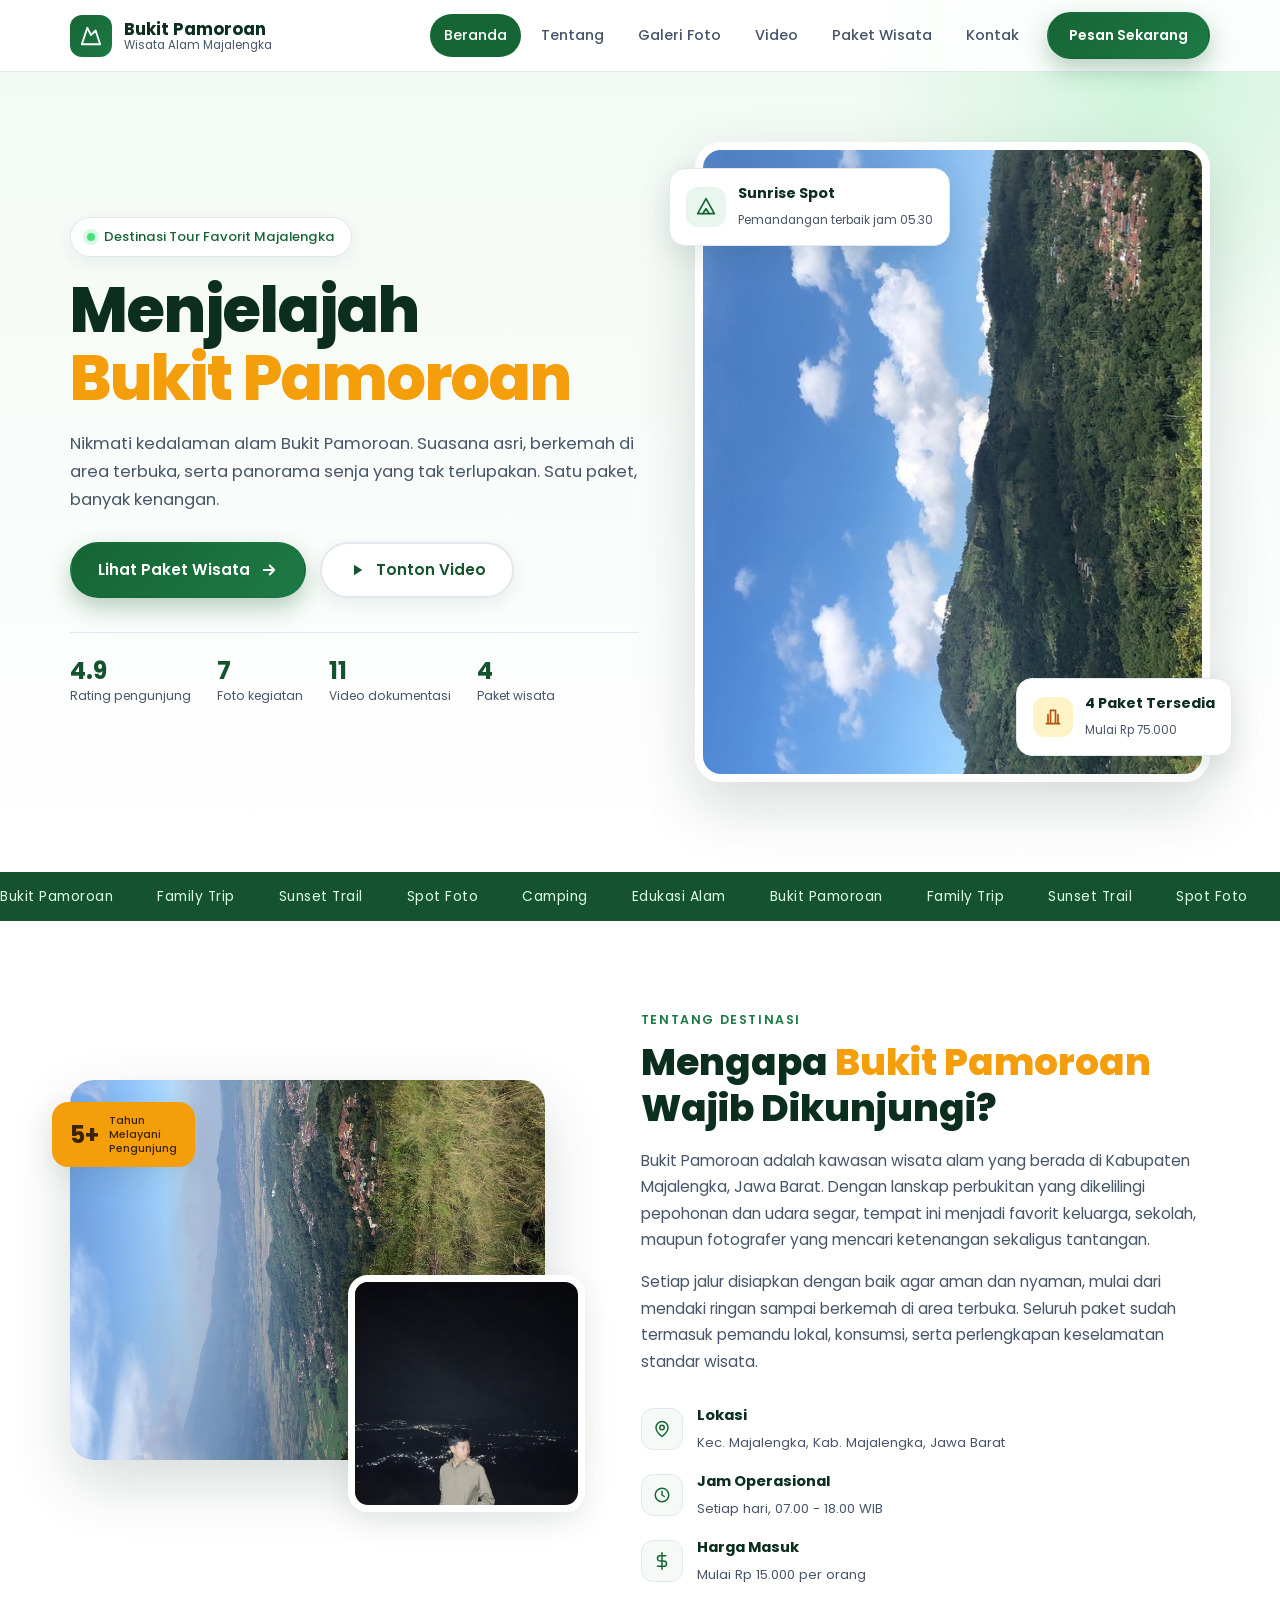
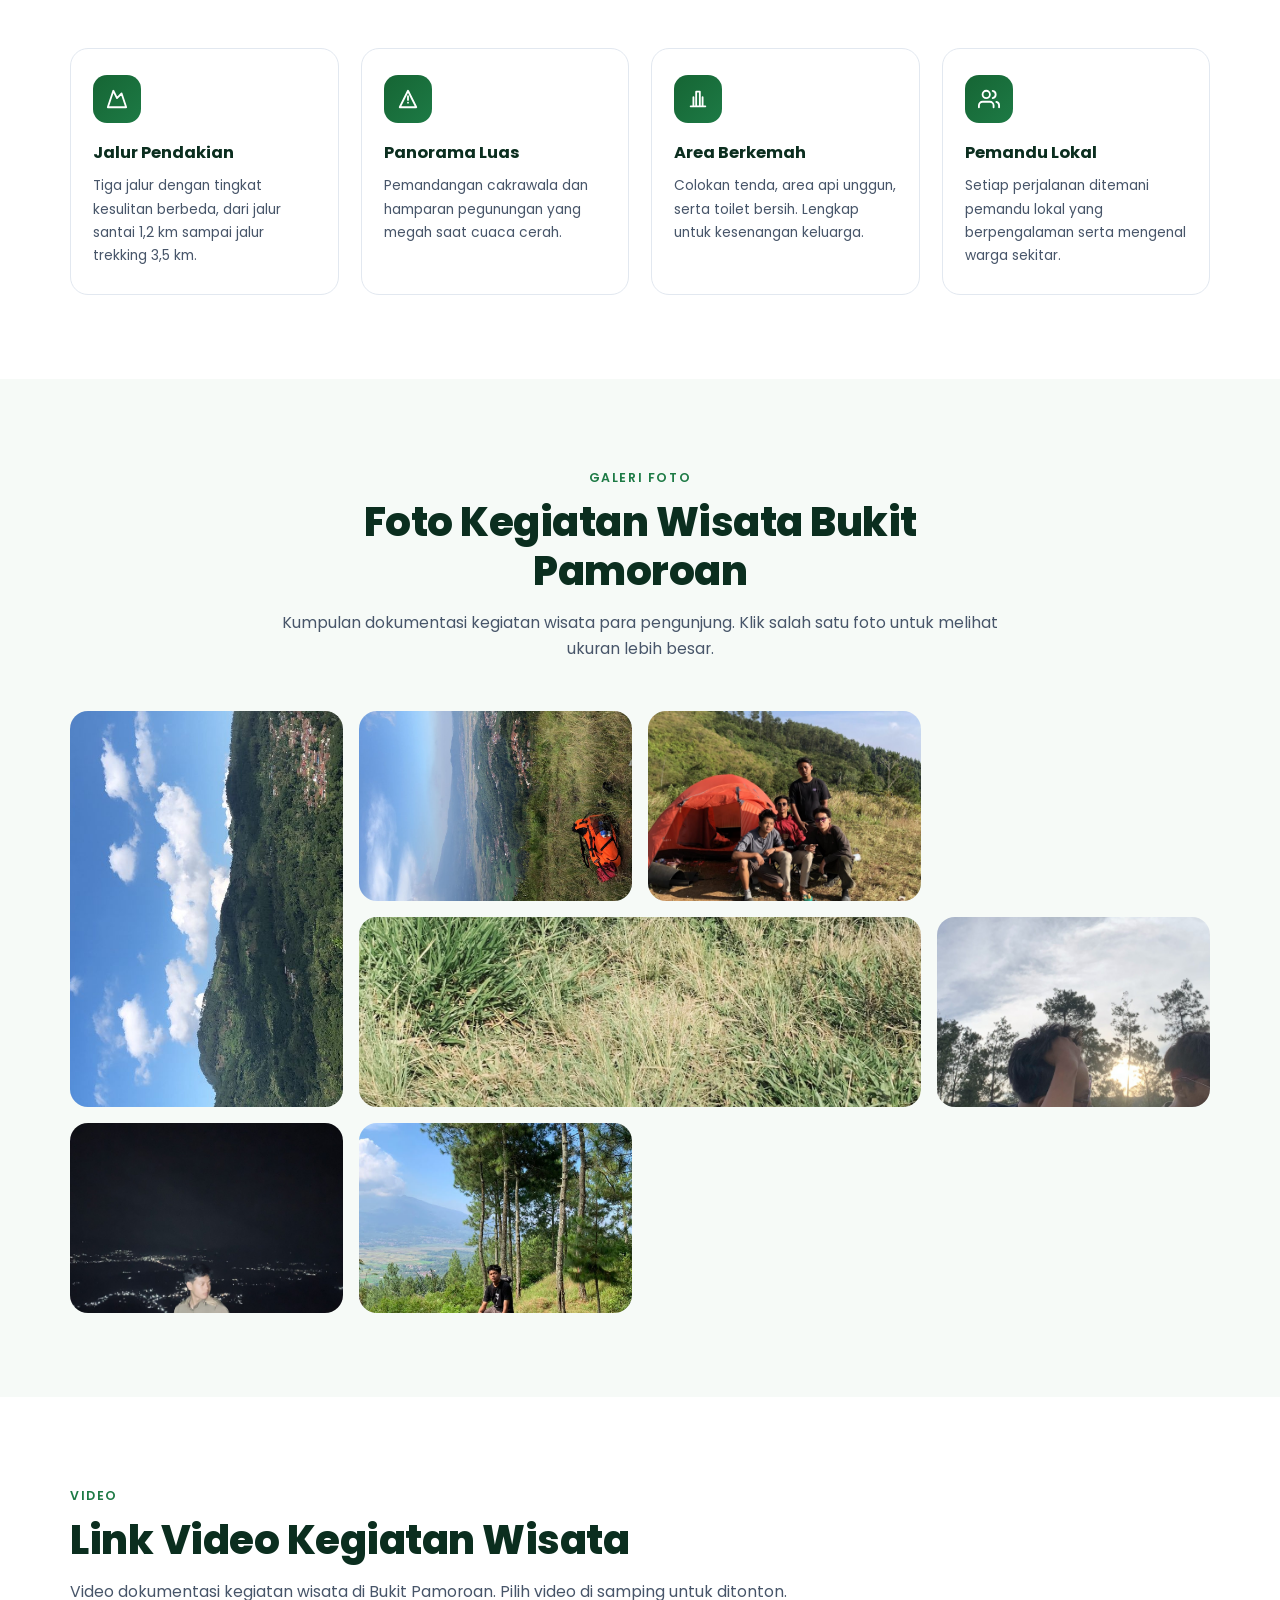
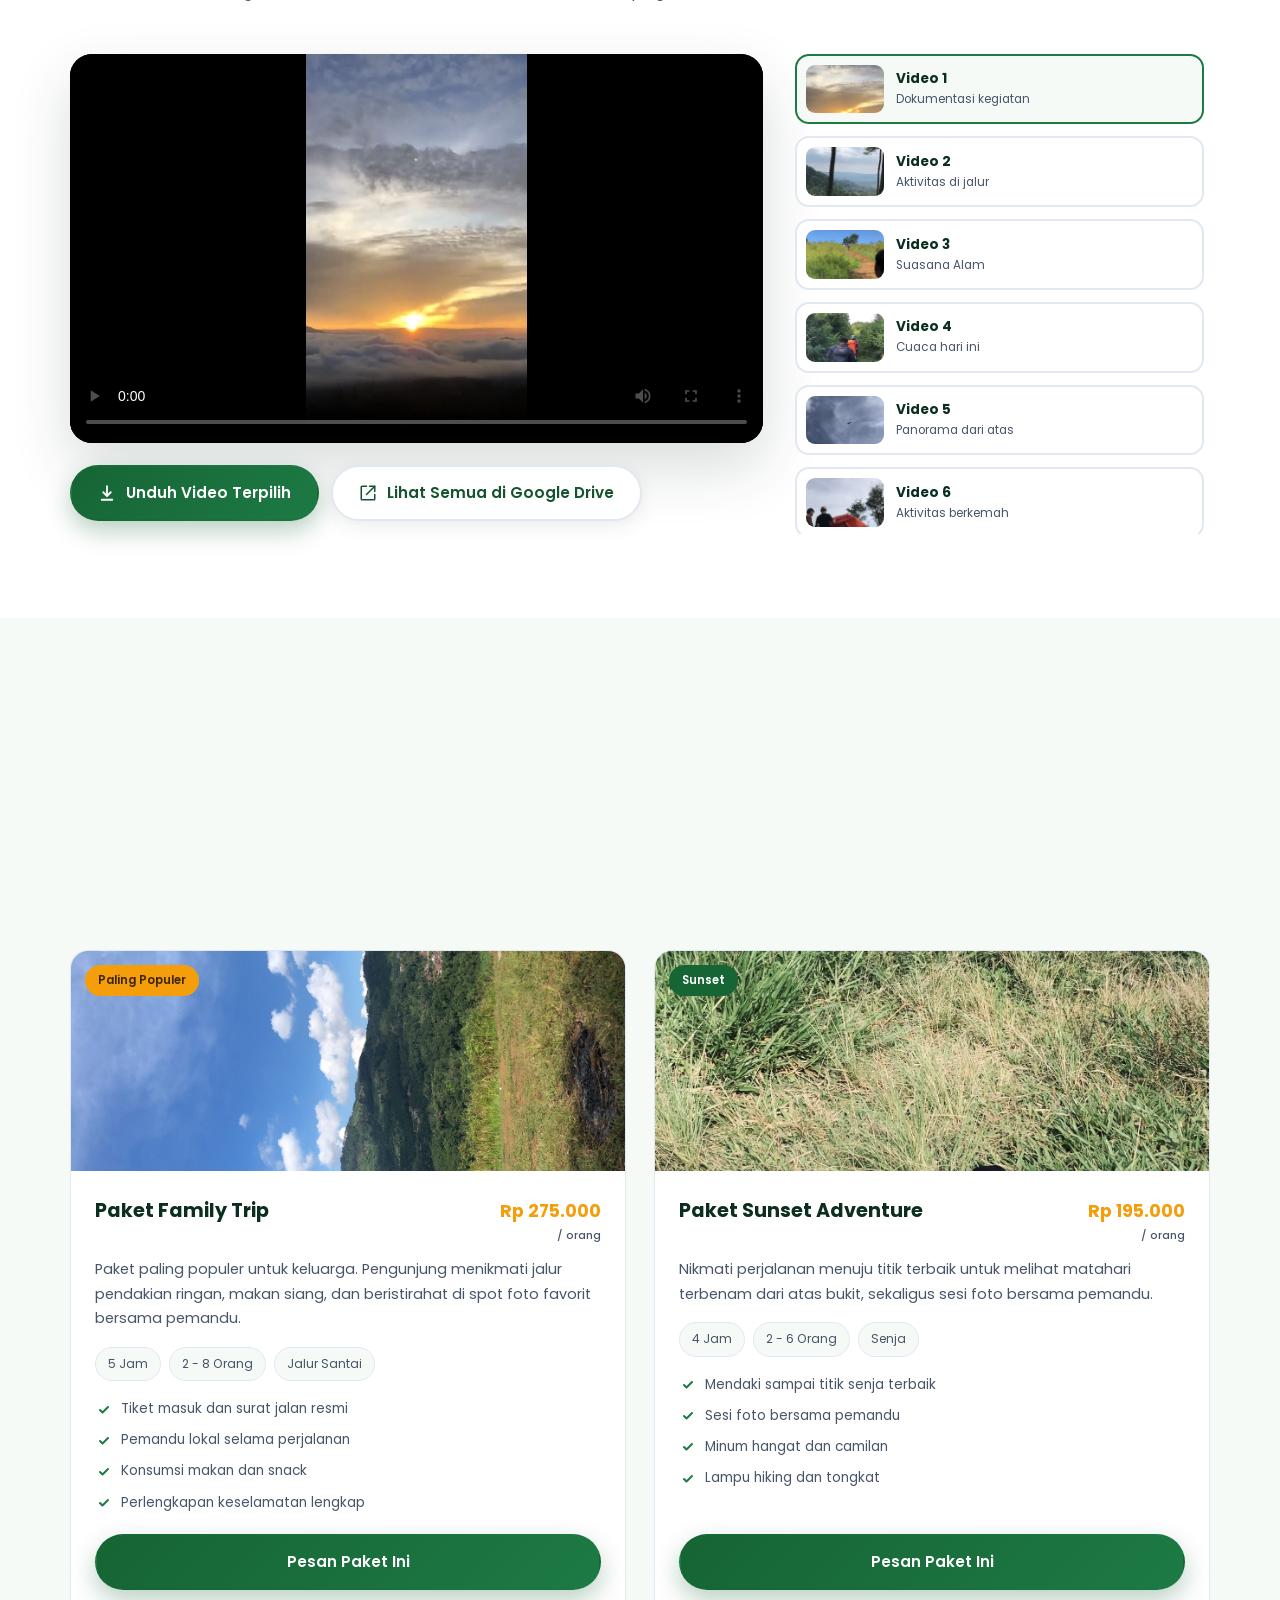
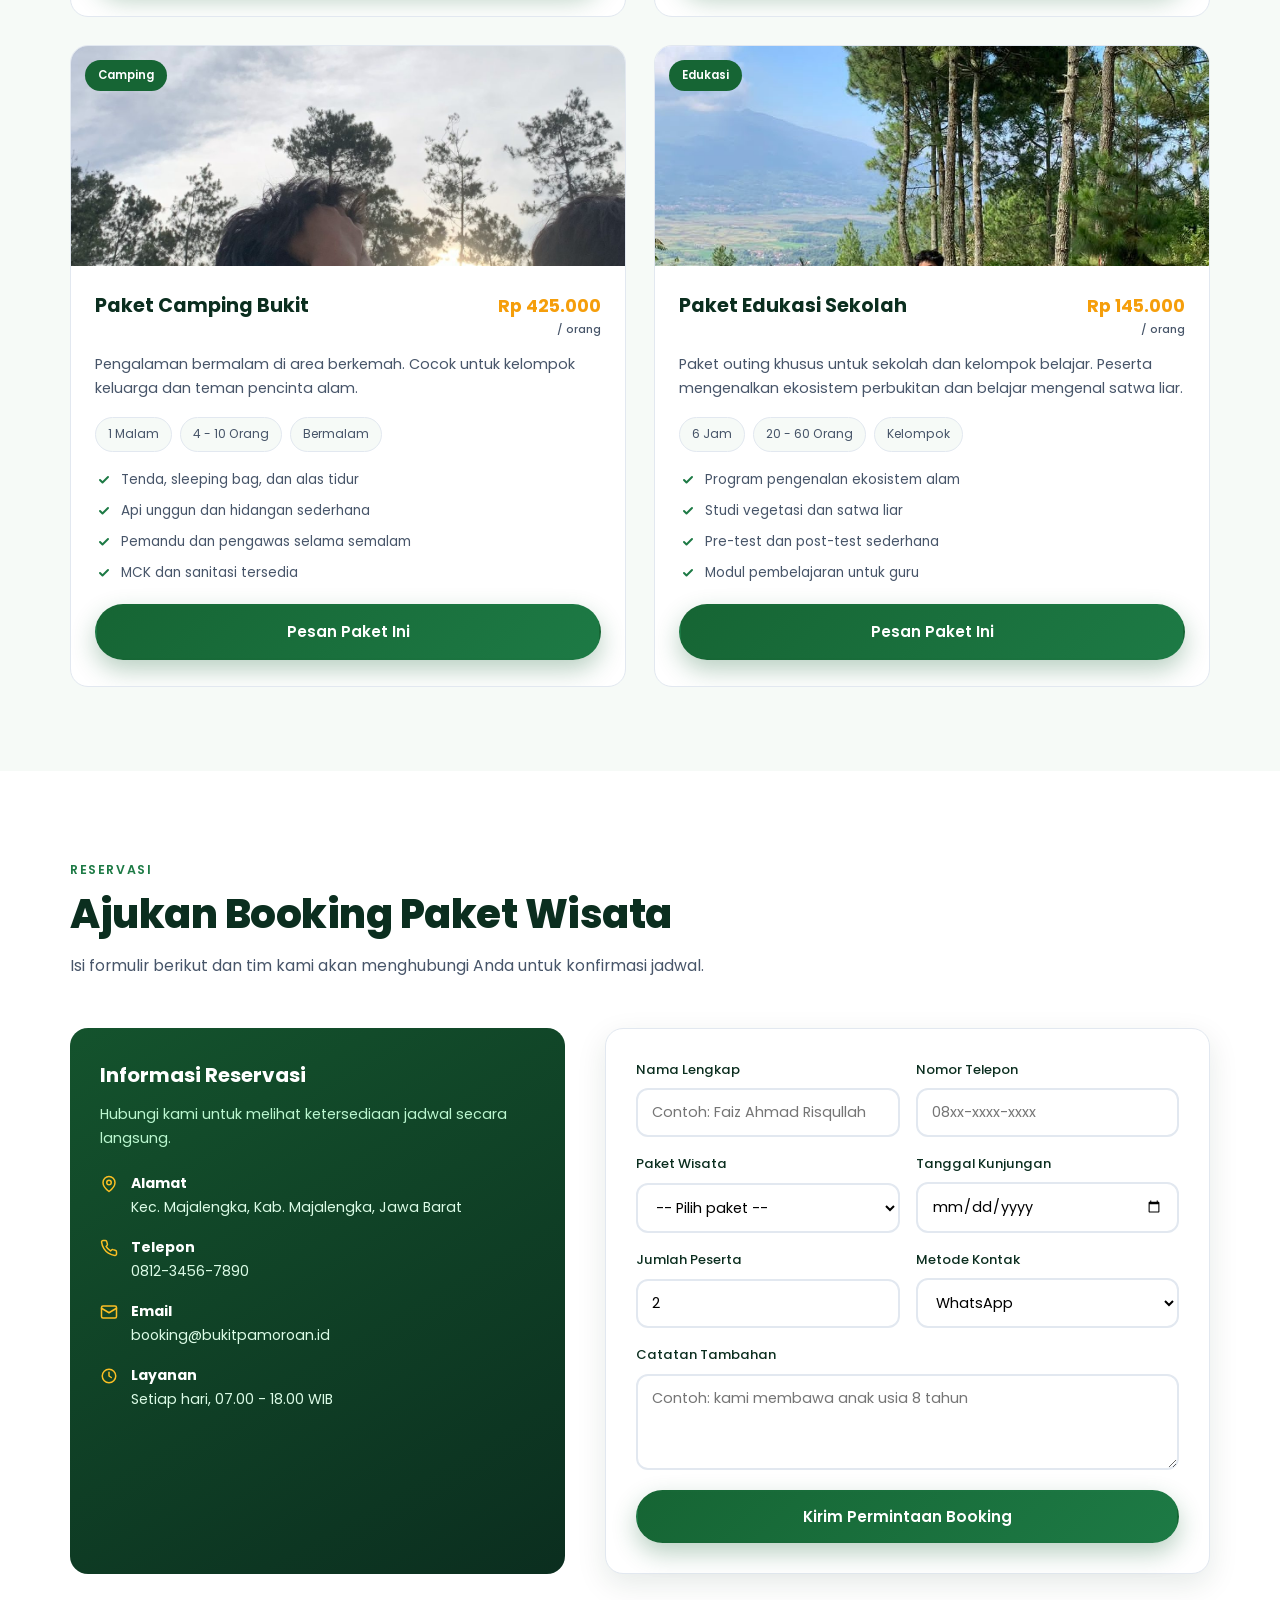
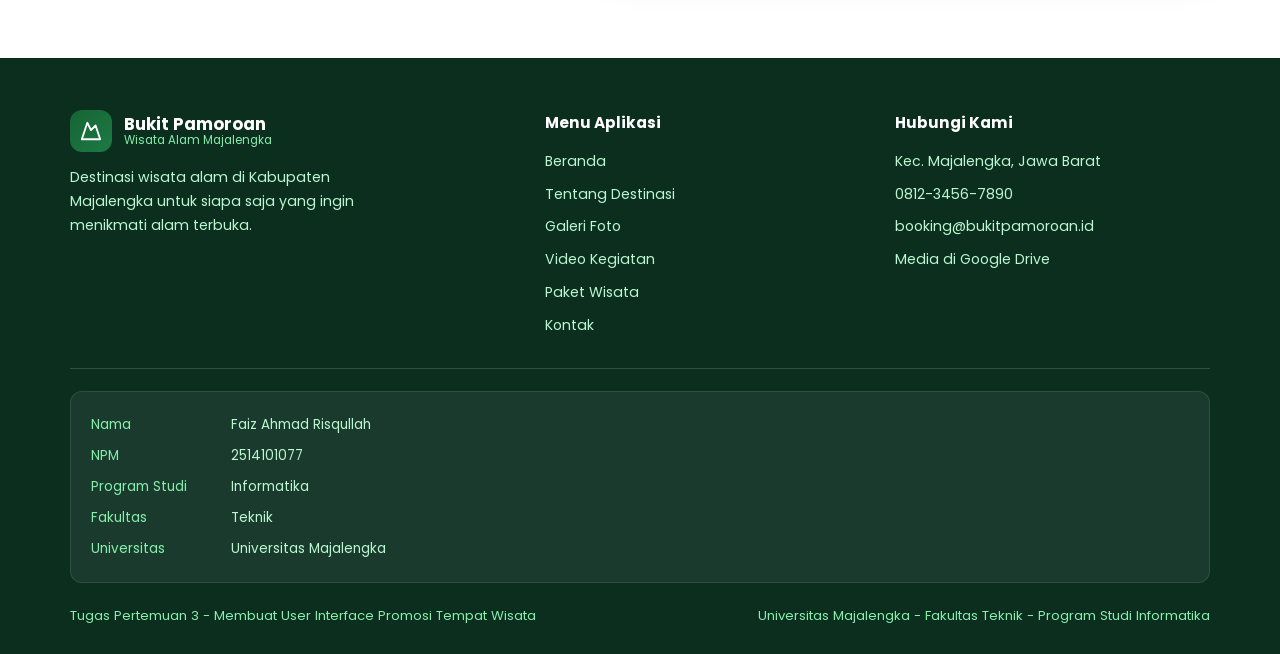
==== tugas pertemuan 3/index.html @ 70e104ed "Tugas Pertemuan 3: Promosi Wisata Bukit Pamoroan (HTML/CSS/JS) - README identitas mahasiswa (Faiz Ah" ====
<!DOCTYPE html>
<html lang="id">
<head>
  <meta charset="UTF-8">
  <meta name="viewport" content="width=device-width, initial-scale=1.0">
  <meta name="description" content="Bukit Pamoroan - destinasi wisata alam di Majalengka. Promo paket wisata, galeri foto kegiatan, dan video dokumentasi.">
  <meta name="author" content="Faiz Ahmad Risqullah - 2514101077">
  <title>Bukit Pamoroan - Promosi Destinasi Wisata Majalengka</title>
  <link rel="preconnect" href="https://fonts.googleapis.com">
  <link rel="preconnect" href="https://fonts.gstatic.com" crossorigin>
  <link href="https://fonts.googleapis.com/css2?family=Poppins:wght@300;400;500;600;700;800&display=swap" rel="stylesheet">
  <link rel="stylesheet" href="style.css">
</head>
<body>

  <!-- ============ MENU APLIKASI / NAVIGASI ============ -->
  <header class="navbar" id="navbar">
    <div class="container nav-inner">
      <a href="#beranda" class="brand">
        <span class="brand-mark" aria-hidden="true">
          <svg viewBox="0 0 24 24" fill="none" stroke="currentColor" stroke-width="2" stroke-linecap="round" stroke-linejoin="round">
            <path d="m8 3 4 8 5-5 5 15H2L8 3z"/>
          </svg>
        </span>
        <span class="brand-text">
          <strong>Bukit Pamoroan</strong>
          <small>Wisata Alam Majalengka</small>
        </span>
      </a>

      <nav class="nav-menu" id="navMenu" aria-label="Menu utama aplikasi">
        <a href="#beranda" class="nav-link active">Beranda</a>
        <a href="#tentang" class="nav-link">Tentang</a>
        <a href="#galeri" class="nav-link">Galeri Foto</a>
        <a href="#video" class="nav-link">Video</a>
        <a href="#paket" class="nav-link">Paket Wisata</a>
        <a href="#kontak" class="nav-link">Kontak</a>
        <a href="#kontak" class="btn btn-primary nav-cta">Pesan Sekarang</a>
      </nav>

      <button class="nav-toggle" id="navToggle" aria-label="Buka menu" aria-expanded="false">
        <span></span><span></span><span></span>
      </button>
    </div>
  </header>

  <!-- ============ HERO / BERANDA ============ -->
  <section class="hero" id="beranda">
    <div class="hero-bg" aria-hidden="true"></div>
    <div class="container hero-inner">
      <div class="hero-text">
        <span class="badge"><span class="dot"></span> Destinasi Tour Favorit Majalengka</span>
        <h1>Menjelajah<br><span class="text-accent">Bukit Pamoroan</span></h1>
        <p class="lead">
          Nikmati kedalaman alam Bukit Pamoroan. Suasana asri, berkemah di area
          terbuka, serta panorama senja yang tak terlupakan. Satu paket, banyak kenangan.
        </p>
        <div class="hero-actions">
          <a href="#paket" class="btn btn-primary">
            Lihat Paket Wisata
            <svg viewBox="0 0 24 24" width="18" height="18" fill="none" stroke="currentColor" stroke-width="2.5" stroke-linecap="round" stroke-linejoin="round"><path d="M5 12h14M13 6l6 6-6 6"/></svg>
          </a>
          <a href="#video" class="btn btn-ghost">
            <svg viewBox="0 0 24 24" width="18" height="18" fill="currentColor"><path d="M8 5v14l11-7z"/></svg>
            Tonton Video
          </a>
        </div>
        <ul class="hero-stats">
          <li><strong>4.9</strong><span>Rating pengunjung</span></li>
          <li><strong>7</strong><span>Foto kegiatan</span></li>
          <li><strong>11</strong><span>Video dokumentasi</span></li>
          <li><strong>4</strong><span>Paket wisata</span></li>
        </ul>
      </div>

      <div class="hero-media">
        <div class="hero-photo">
          <img src="media/foto-1.jpg" alt="Pemandangan Bukit Pamoroan">
        </div>
        <div class="hero-card hero-card-top">
          <span class="icon-pill" aria-hidden="true">
            <svg viewBox="0 0 24 24" width="20" height="20" fill="none" stroke="currentColor" stroke-width="2" stroke-linecap="round" stroke-linejoin="round"><path d="M12 2 2 20h20L12 2z"/><path d="m8 20 4-6 4 6"/></svg>
          </span>
          <div>
            <strong>Sunrise Spot</strong>
            <small>Pemandangan terbaik jam 05.30</small>
          </div>
        </div>
        <div class="hero-card hero-card-bottom">
          <span class="icon-pill amber" aria-hidden="true">
            <svg viewBox="0 0 24 24" width="20" height="20" fill="none" stroke="currentColor" stroke-width="2" stroke-linecap="round" stroke-linejoin="round"><path d="M4 20h16M6 20V9M18 20V9M9 20V4h6v16"/></svg>
          </span>
          <div>
            <strong>4 Paket Tersedia</strong>
            <small>Mulai Rp 75.000</small>
          </div>
        </div>
      </div>
    </div>
  </section>

  <!-- ============ MARQUEE FASILITAS ============ -->
  <div class="marquee-strip" aria-hidden="true">
    <div class="marquee-track">
      <span>Bukit Pamoroan</span><span>Family Trip</span><span>Sunset Trail</span><span>Spot Foto</span><span>Camping</span><span>Edukasi Alam</span>
      <span>Bukit Pamoroan</span><span>Family Trip</span><span>Sunset Trail</span><span>Spot Foto</span><span>Camping</span><span>Edukasi Alam</span>
    </div>
  </div>

  <!-- ============ TENTANG ============ -->
  <section class="section" id="tentang">
    <div class="container">
      <div class="about-grid">
        <div class="about-media reveal">
          <img class="about-main" src="media/foto-2.jpg" alt="Suasana kegiatan wisata di Bukit Pamoroan">
          <img class="about-badge-img" src="media/foto-6.jpg" alt="Detail panorama Bukit Pamoroan">
          <div class="about-stamp">
            <strong>5+</strong>
            <span>Tahun<br>Melayani<br>Pengunjung</span>
          </div>
        </div>

        <div class="about-text reveal">
          <span class="eyebrow">Tentang Destinasi</span>
          <h2>Mengapa <span class="text-accent">Bukit Pamoroan</span> Wajib Dikunjungi?</h2>
          <p>
            Bukit Pamoroan adalah kawasan wisata alam yang berada di Kabupaten
            Majalengka, Jawa Barat. Dengan lanskap perbukitan yang dikelilingi
            pepohonan dan udara segar, tempat ini menjadi favorit keluarga,
            sekolah, maupun fotografer yang mencari ketenangan
            sekaligus tantangan.
          </p>
          <p>
            Setiap jalur disiapkan dengan baik agar aman dan nyaman, mulai dari
            mendaki ringan sampai berkemah di area terbuka. Seluruh paket sudah
            termasuk pemandu lokal, konsumsi, serta perlengkapan keselamatan
            standar wisata.
          </p>

          <ul class="info-list">
            <li>
              <span class="info-icon" aria-hidden="true">
                <svg viewBox="0 0 24 24" width="18" height="18" fill="none" stroke="currentColor" stroke-width="2" stroke-linecap="round" stroke-linejoin="round"><path d="M20 10c0 6-8 12-8 12s-8-6-8-12a8 8 0 0 1 16 0Z"/><circle cx="12" cy="10" r="3"/></svg>
              </span>
              <div><strong>Lokasi</strong><small>Kec. Majalengka, Kab. Majalengka, Jawa Barat</small></div>
            </li>
            <li>
              <span class="info-icon" aria-hidden="true">
                <svg viewBox="0 0 24 24" width="18" height="18" fill="none" stroke="currentColor" stroke-width="2" stroke-linecap="round" stroke-linejoin="round"><circle cx="12" cy="12" r="9"/><path d="M12 7v5l3 2"/></svg>
              </span>
              <div><strong>Jam Operasional</strong><small>Setiap hari, 07.00 - 18.00 WIB</small></div>
            </li>
            <li>
              <span class="info-icon" aria-hidden="true">
                <svg viewBox="0 0 24 24" width="18" height="18" fill="none" stroke="currentColor" stroke-width="2" stroke-linecap="round" stroke-linejoin="round"><path d="M12 1v22M17 5H9.5a3.5 3.5 0 0 0 0 7h5a3.5 3.5 0 0 1 0 7H6"/></svg>
              </span>
              <div><strong>Harga Masuk</strong><small>Mulai Rp 15.000 per orang</small></div>
            </li>
          </ul>
        </div>
      </div>

      <div class="feature-grid">
        <article class="feature-card reveal">
          <span class="feature-icon" aria-hidden="true">
            <svg viewBox="0 0 24 24" width="22" height="22" fill="none" stroke="currentColor" stroke-width="2" stroke-linecap="round" stroke-linejoin="round"><path d="m8 3 4 8 5-5 5 15H2L8 3z"/></svg>
          </span>
          <h3>Jalur Pendakian</h3>
          <p>Tiga jalur dengan tingkat kesulitan berbeda, dari jalur santai 1,2 km sampai jalur trekking 3,5 km.</p>
        </article>
        <article class="feature-card reveal">
          <span class="feature-icon" aria-hidden="true">
            <svg viewBox="0 0 24 24" width="22" height="22" fill="none" stroke="currentColor" stroke-width="2" stroke-linecap="round" stroke-linejoin="round"><path d="M12 3l9 18H3L12 3z"/><path d="M12 9v4M12 16h.01"/></svg>
          </span>
          <h3>Panorama Luas</h3>
          <p>Pemandangan cakrawala dan hamparan pegunungan yang megah saat cuaca cerah.</p>
        </article>
        <article class="feature-card reveal">
          <span class="feature-icon" aria-hidden="true">
            <svg viewBox="0 0 24 24" width="22" height="22" fill="none" stroke="currentColor" stroke-width="2" stroke-linecap="round" stroke-linejoin="round"><path d="M4 20h16M7 20V10M17 20V10M10 20V4h4v16"/></svg>
          </span>
          <h3>Area Berkemah</h3>
          <p>Colokan tenda, area api unggun, serta toilet bersih. Lengkap untuk kesenangan keluarga.</p>
        </article>
        <article class="feature-card reveal">
          <span class="feature-icon" aria-hidden="true">
            <svg viewBox="0 0 24 24" width="22" height="22" fill="none" stroke="currentColor" stroke-width="2" stroke-linecap="round" stroke-linejoin="round"><path d="M17 21v-2a4 4 0 0 0-4-4H5a4 4 0 0 0-4 4v2"/><circle cx="9" cy="7" r="4"/><path d="M23 21v-2a4 4 0 0 0-3-3.87M16 3.13A4 4 0 0 1 16 11"/></svg>
          </span>
          <h3>Pemandu Lokal</h3>
          <p>Setiap perjalanan ditemani pemandu lokal yang berpengalaman serta mengenal warga sekitar.</p>
        </article>
      </div>
    </div>
  </section>

  <!-- ============ GALERI FOTO KEGIATAN WISATA ============ -->
  <section class="section section-alt" id="galeri">
    <div class="container">
      <div class="section-head center reveal">
        <span class="eyebrow">Galeri Foto</span>
        <h2>Foto Kegiatan Wisata Bukit Pamoroan</h2>
        <p>Kumpulan dokumentasi kegiatan wisata para pengunjung. Klik salah satu foto untuk melihat ukuran lebih besar.</p>
      </div>

      <div class="gallery-grid">
        <figure class="gallery-item tall reveal">
          <img src="media/foto-1.jpg" alt="Panorama Bukit Pamoroan" data-caption="Panorama Bukit Pamoroan dari jalur utama">
          <figcaption>Panorama Bukit Pamoroan</figcaption>
        </figure>
        <figure class="gallery-item reveal">
          <img src="media/foto-2.jpg" alt="Suasana kegiatan wisata" data-caption="Suasana kegiatan wisata di area tengah">
          <figcaption>Suasana Kegiatan</figcaption>
        </figure>
        <figure class="gallery-item reveal">
          <img src="media/foto-3.jpg" alt="Dokumentasi pengunjung" data-caption="Dokumentasi aktivitas pengunjung">
          <figcaption>Dokumentasi Pengunjung</figcaption>
        </figure>
        <figure class="gallery-item wide reveal">
          <img src="media/foto-4.jpg" alt="Pemandangan lebar Bukit Pamoroan" data-caption="Pemandangan luas area bukit">
          <figcaption>Pemandangan Luas</figcaption>
        </figure>
        <figure class="gallery-item reveal">
          <img src="media/foto-5.jpg" alt="Aktivitas mendaki" data-caption="Aktivitas mendaki menuju puncak">
          <figcaption>Aktivitas Mendaki</figcaption>
        </figure>
        <figure class="gallery-item reveal">
          <img src="media/foto-6.jpg" alt="Detail suasana alam" data-caption="Detail suasana alam yang asri">
          <figcaption>Suasana Alam</figcaption>
        </figure>
        <figure class="gallery-item reveal">
          <img src="media/foto-7.jpg" alt="Spot foto favorit" data-caption="Salah satu spot foto favorit">
          <figcaption>Spot Foto Favorit</figcaption>
        </figure>
      </div>
    </div>
  </section>

  <!-- ============ VIDEO KEGIATAN WISATA ============ -->
  <section class="section" id="video">
    <div class="container">
      <div class="section-head reveal">
        <span class="eyebrow">Video</span>
        <h2>Link Video Kegiatan Wisata</h2>
        <p>Video dokumentasi kegiatan wisata di Bukit Pamoroan. Pilih video di samping untuk ditonton.</p>
      </div>

      <div class="video-layout">
        <div class="reveal">
          <div class="video-stage">
            <video id="mainVideo" controls preload="metadata" poster="media/video-1-poster.jpg" playsinline>
              <source src="media/video-1.mp4" type="video/mp4">
              Browser Anda tidak mendukung elemen video.
            </video>
          </div>
          <div class="video-actions">
            <a class="btn btn-primary" href="media/video-1.mp4" download>
              <svg viewBox="0 0 24 24" width="18" height="18" fill="none" stroke="currentColor" stroke-width="2.5" stroke-linecap="round" stroke-linejoin="round"><path d="M12 3v12"/><path d="m7 11 5 5 5-5"/><path d="M5 21h14"/></svg>
              Unduh Video Terpilih
            </a>
            <a class="btn btn-ghost" href="https://drive.google.com/drive/folders/13Qx3kg8sOEAPA_JXUP_Ra0YuYjFK_Zze" target="_blank" rel="noopener">
              <svg viewBox="0 0 24 24" width="18" height="18" fill="none" stroke="currentColor" stroke-width="2" stroke-linecap="round" stroke-linejoin="round"><path d="M14 3h7v7"/><path d="M10 14 21 3"/><path d="M21 14v6a1 1 0 0 1-1 1H4a1 1 0 0 1-1-1V4a1 1 0 0 1 1-1h6"/></svg>
              Lihat Semua di Google Drive
            </a>
          </div>
        </div>

        <div class="video-side reveal" id="videoList">
          <button class="video-thumb active" type="button" data-src="media/video-1.mp4" data-poster="media/video-1-poster.jpg">
            <img src="media/video-1-poster.jpg" alt="Thumbnail video 1">
            <span><strong>Video 1</strong><small>Dokumentasi kegiatan</small></span>
          </button>
          <button class="video-thumb" type="button" data-src="media/video-2.mp4" data-poster="media/video-2-poster.jpg">
            <img src="media/video-2-poster.jpg" alt="Thumbnail video 2">
            <span><strong>Video 2</strong><small>Aktivitas di jalur</small></span>
          </button>
          <button class="video-thumb" type="button" data-src="media/video-3.mp4" data-poster="media/video-3-poster.jpg">
            <img src="media/video-3-poster.jpg" alt="Thumbnail video 3">
            <span><strong>Video 3</strong><small>Suasana Alam</small></span>
          </button>
          <button class="video-thumb" type="button" data-src="media/video-4.mp4" data-poster="media/video-4-poster.jpg">
            <img src="media/video-4-poster.jpg" alt="Thumbnail video 4">
            <span><strong>Video 4</strong><small>Cuaca hari ini</small></span>
          </button>
          <button class="video-thumb" type="button" data-src="media/video-5.mp4" data-poster="media/video-5-poster.jpg">
            <img src="media/video-5-poster.jpg" alt="Thumbnail video 5">
            <span><strong>Video 5</strong><small>Panorama dari atas</small></span>
          </button>
          <button class="video-thumb" type="button" data-src="media/video-6.mp4" data-poster="media/video-6-poster.jpg">
            <img src="media/video-6-poster.jpg" alt="Thumbnail video 6">
            <span><strong>Video 6</strong><small>Aktivitas berkemah</small></span>
          </button>
          <button class="video-thumb" type="button" data-src="media/video-7.mp4" data-poster="media/video-7-poster.jpg">
            <img src="media/video-7-poster.jpg" alt="Thumbnail video 7">
            <span><strong>Video 7</strong><small>Menyusuri jalur</small></span>
          </button>
          <button class="video-thumb" type="button" data-src="media/video-8.mp4" data-poster="media/video-8-poster.jpg">
            <img src="media/video-8-poster.jpg" alt="Thumbnail video 8">
            <span><strong>Video 8</strong><small>Istirahat di pos</small></span>
          </button>
          <button class="video-thumb" type="button" data-src="media/video-9.mp4" data-poster="media/video-9-poster.jpg">
            <img src="media/video-9-poster.jpg" alt="Thumbnail video 9">
            <span><strong>Video 9</strong><small>Titik favorit</small></span>
          </button>
          <button class="video-thumb" type="button" data-src="media/video-10.mp4" data-poster="media/video-10-poster.jpg">
            <img src="media/video-10-poster.jpg" alt="Thumbnail video 10">
            <span><strong>Video 10</strong><small>Suasana sore</small></span>
          </button>
          <button class="video-thumb" type="button" data-src="media/video-11.mp4" data-poster="media/video-11-poster.jpg">
            <img src="media/video-11-poster.jpg" alt="Thumbnail video 11">
            <span><strong>Video 11</strong><small>Dokumentasi lengkap</small></span>
          </button>
        </div>
      </div>
    </div>
  </section>

  <!-- ============ DAFTAR PAKET WISATA ============ -->
  <section class="section section-alt" id="paket">
    <div class="container">
      <div class="section-head center reveal">
        <span class="eyebrow">Paket Wisata</span>
        <h2>Daftar Paket Wisata Bukit Pamoroan</h2>
        <p>Pilih paket yang paling sesuai dengan rencana bersama keluarga, teman, atau sekolah Anda.</p>
      </div>

      <div class="paket-grid">
        <!-- Paket 1 -->
        <article class="paket-card reveal">
          <div class="paket-media">
            <img src="media/foto-1.jpg" alt="Bukit Pamoroan untuk paket Family Trip">
            <span class="paket-tag">Paling Populer</span>
          </div>
          <div class="paket-body">
            <div class="paket-head">
              <h3>Paket Family Trip</h3>
              <div class="paket-price">Rp 275.000<small>/ orang</small></div>
            </div>
            <p class="paket-desc">
              Paket paling populer untuk keluarga. Pengunjung menikmati jalur pendakian
              ringan, makan siang, dan beristirahat di spot foto favorit bersama pemandu.
              </p>
            <div class="paket-meta">
              <span>5 Jam</span>
              <span>2 - 8 Orang</span>
              <span>Jalur Santai</span>
            </div>
            <ul class="paket-fitur">
              <li>Tiket masuk dan surat jalan resmi</li>
              <li>Pemandu lokal selama perjalanan</li>
              <li>Konsumsi makan dan snack</li>
              <li>Perlengkapan keselamatan lengkap</li>
            </ul>
            <a class="btn btn-primary" href="#kontak">Pesan Paket Ini</a>
          </div>
        </article>

        <!-- Paket 2 -->
        <article class="paket-card reveal">
          <div class="paket-media">
            <img src="media/foto-4.jpg" alt="Paket Sunset Adventure">
            <span class="paket-tag green">Sunset</span>
          </div>
          <div class="paket-body">
            <div class="paket-head">
              <h3>Paket Sunset Adventure</h3>
              <div class="paket-price">Rp 195.000<small>/ orang</small></div>
            </div>
            <p class="paket-desc">
              Nikmati perjalanan menuju titik terbaik untuk melihat matahari terbenam dari
              atas bukit, sekaligus sesi foto bersama pemandu.
              </p>
            <div class="paket-meta">
              <span>4 Jam</span>
              <span>2 - 6 Orang</span>
              <span>Senja</span>
            </div>
            <ul class="paket-fitur">
              <li>Mendaki sampai titik senja terbaik</li>
              <li>Sesi foto bersama pemandu</li>
              <li>Minum hangat dan camilan</li>
              <li>Lampu hiking dan tongkat</li>
            </ul>
            <a class="btn btn-primary" href="#kontak">Pesan Paket Ini</a>
          </div>
        </article>

        <!-- Paket 3 -->
        <article class="paket-card reveal">
          <div class="paket-media">
            <img src="media/foto-5.jpg" alt="Paket Camping Bukit">
            <span class="paket-tag green">Camping</span>
          </div>
          <div class="paket-body">
            <div class="paket-head">
              <h3>Paket Camping Bukit</h3>
              <div class="paket-price">Rp 425.000<small>/ orang</small></div>
            </div>
            <p class="paket-desc">
              Pengalaman bermalam di area berkemah. Cocok untuk
              kelompok keluarga dan teman pencinta alam.
              </p>
            <div class="paket-meta">
              <span>1 Malam</span>
              <span>4 - 10 Orang</span>
              <span>Bermalam</span>
            </div>
            <ul class="paket-fitur">
              <li>Tenda, sleeping bag, dan alas tidur</li>
              <li>Api unggun dan hidangan sederhana</li>
              <li>Pemandu dan pengawas selama semalam</li>
              <li>MCK dan sanitasi tersedia</li>
            </ul>
            <a class="btn btn-primary" href="#kontak">Pesan Paket Ini</a>
          </div>
        </article>

        <!-- Paket 4 -->
        <article class="paket-card reveal">
          <div class="paket-media">
            <img src="media/foto-7.jpg" alt="Paket Edukasi Sekolah">
            <span class="paket-tag green">Edukasi</span>
          </div>
          <div class="paket-body">
            <div class="paket-head">
              <h3>Paket Edukasi Sekolah</h3>
              <div class="paket-price">Rp 145.000<small>/ orang</small></div>
            </div>
            <p class="paket-desc">
              Paket outing khusus untuk sekolah dan kelompok belajar.
              Peserta mengenalkan ekosistem perbukitan dan belajar mengenal satwa liar.
              </p>
            <div class="paket-meta">
              <span>6 Jam</span>
              <span>20 - 60 Orang</span>
              <span>Kelompok</span>
            </div>
            <ul class="paket-fitur">
              <li>Program pengenalan ekosistem alam</li>
              <li>Studi vegetasi dan satwa liar</li>
              <li>Pre-test dan post-test sederhana</li>
              <li>Modul pembelajaran untuk guru</li>
            </ul>
            <a class="btn btn-primary" href="#kontak">Pesan Paket Ini</a>
          </div>
        </article>
      </div>
    </div>
  </section>

  <!-- ============ KONTAK / PEMESANAN ============ -->
  <section class="section" id="kontak">
    <div class="container">
      <div class="section-head reveal">
        <span class="eyebrow">Reservasi</span>
        <h2>Ajukan Booking Paket Wisata</h2>
        <p>Isi formulir berikut dan tim kami akan menghubungi Anda untuk konfirmasi jadwal.</p>
      </div>

      <div class="kontak-grid">
        <div class="kontak-info reveal">
          <h3>Informasi Reservasi</h3>
          <p>Hubungi kami untuk melihat ketersediaan jadwal secara langsung.</p>
          <ul>
            <li>
              <svg viewBox="0 0 24 24" width="18" height="18" fill="none" stroke="currentColor" stroke-width="2" stroke-linecap="round" stroke-linejoin="round"><path d="M20 10c0 6-8 12-8 12s-8-6-8-12a8 8 0 0 1 16 0Z"/><circle cx="12" cy="10" r="3"/></svg>
              <div><strong>Alamat</strong>Kec. Majalengka, Kab. Majalengka, Jawa Barat</div>
            </li>
            <li>
              <svg viewBox="0 0 24 24" width="18" height="18" fill="none" stroke="currentColor" stroke-width="2" stroke-linecap="round" stroke-linejoin="round"><path d="M22 16.9v3a2 2 0 0 1-2.2 2 19.8 19.8 0 0 1-8.6-3.1 19.5 19.5 0 0 1-6-6A19.8 19.8 0 0 1 2.1 4.2 2 2 0 0 1 4.1 2h3a2 2 0 0 1 2 1.7c.1 1 .4 1.9.7 2.8a2 2 0 0 1-.5 2.1L8.1 9.9a16 16 0 0 0 6 6l1.3-1.3a2 2 0 0 1 2.1-.4c.9.3 1.8.6 2.8.7a2 2 0 0 1 1.7 2Z"/></svg>
              <div><strong>Telepon</strong>0812-3456-7890</div>
            </li>
            <li>
              <svg viewBox="0 0 24 24" width="18" height="18" fill="none" stroke="currentColor" stroke-width="2" stroke-linecap="round" stroke-linejoin="round"><rect x="2" y="4" width="20" height="16" rx="2"/><path d="m22 7-10 6L2 7"/></svg>
              <div><strong>Email</strong>booking@bukitpamoroan.id</div>
            </li>
            <li>
              <svg viewBox="0 0 24 24" width="18" height="18" fill="none" stroke="currentColor" stroke-width="2" stroke-linecap="round" stroke-linejoin="round"><circle cx="12" cy="12" r="9"/><path d="M12 7v5l3 2"/></svg>
              <div><strong>Layanan</strong>Setiap hari, 07.00 - 18.00 WIB</div>
            </li>
          </ul>
        </div>

        <form class="form-card reveal" id="bookingForm" novalidate>
          <div class="form-grid">
            <div class="field">
              <label for="nama">Nama Lengkap</label>
              <input type="text" id="nama" name="nama" placeholder="Contoh: Faiz Ahmad Risqullah" required>
            </div>
            <div class="field">
              <label for="telepon">Nomor Telepon</label>
              <input type="tel" id="telepon" name="telepon" placeholder="08xx-xxxx-xxxx" required>
            </div>
            <div class="field">
              <label for="paketWisata">Paket Wisata</label>
              <select id="paketWisata" name="paket" required>
                <option value="">-- Pilih paket --</option>
                <option>Paket Family Trip - Rp 275.000</option>
                <option>Paket Sunset Adventure - Rp 195.000</option>
                <option>Paket Camping Bukit - Rp 425.000</option>
                <option>Paket Edukasi Sekolah - Rp 145.000</option>
              </select>
            </div>
            <div class="field">
              <label for="tanggal">Tanggal Kunjungan</label>
              <input type="date" id="tanggal" name="tanggal" required>
            </div>
            <div class="field">
              <label for="jumlah">Jumlah Peserta</label>
              <input type="number" id="jumlah" name="jumlah" min="1" max="60" value="2" required>
            </div>
            <div class="field">
              <label for="metodeKontak">Metode Kontak</label>
              <select id="metodeKontak" name="metodeKontak">
                <option>WhatsApp</option>
                <option>Telepon</option>
                <option>Email</option>
              </select>
            </div>
            <div class="field full">
              <label for="pesan">Catatan Tambahan</label>
              <textarea id="pesan" name="pesan" placeholder="Contoh: kami membawa anak usia 8 tahun"></textarea>
            </div>
          </div>

          <div class="form-note" id="formNote" role="status">
            Terima kasih! Permintaan booking Anda sudah kami terima. Tim kami akan menghubungi Anda segera.
          </div>

          <button class="btn btn-primary" type="submit">Kirim Permintaan Booking</button>
        </form>
      </div>
    </div>
  </section>

  <!-- ============ FOOTER ============ -->
  <footer class="footer">
    <div class="container">
      <div class="footer-grid">
        <div>
          <div class="brand">
            <span class="brand-mark" aria-hidden="true">
              <svg viewBox="0 0 24 24" fill="none" stroke="currentColor" stroke-width="2" stroke-linecap="round" stroke-linejoin="round"><path d="m8 3 4 8 5-5 5 15H2L8 3z"/></svg>
            </span>
            <span class="brand-text">
              <strong>Bukit Pamoroan</strong>
              <small>Wisata Alam Majalengka</small>
            </span>
          </div>
          <p style="margin-top:14px; max-width:38ch;">
            Destinasi wisata alam di Kabupaten Majalengka untuk siapa saja
            yang ingin menikmati alam terbuka.
          </p>
        </div>

        <div>
          <h4>Menu Aplikasi</h4>
          <div class="footer-links">
            <a href="#beranda">Beranda</a>
            <a href="#tentang">Tentang Destinasi</a>
            <a href="#galeri">Galeri Foto</a>
            <a href="#video">Video Kegiatan</a>
            <a href="#paket">Paket Wisata</a>
            <a href="#kontak">Kontak</a>
          </div>
        </div>

        <div>
          <h4>Hubungi Kami</h4>
          <div class="footer-links">
            <span>Kec. Majalengka, Jawa Barat</span>
            <span>0812-3456-7890</span>
            <span>booking@bukitpamoroan.id</span>
            <a href="https://drive.google.com/drive/folders/13Qx3kg8sOEAPA_JXUP_Ra0YuYjFK_Zze" target="_blank" rel="noopener">Media di Google Drive</a>
          </div>
        </div>
      </div>

      <div class="footer-identity">
        <table>
          <tr><td>Nama</td><td>Faiz Ahmad Risqullah</td></tr>
          <tr><td>NPM</td><td>2514101077</td></tr>
          <tr><td>Program Studi</td><td>Informatika</td></tr>
          <tr><td>Fakultas</td><td>Teknik</td></tr>
          <tr><td>Universitas</td><td>Universitas Majalengka</td></tr>
        </table>
      </div>

      <div class="footer-bottom">
        <span>Tugas Pertemuan 3 - Membuat User Interface Promosi Tempat Wisata</span>
        <span>Universitas Majalengka - Fakultas Teknik - Program Studi Informatika</span>
      </div>
    </div>
  </footer>

  <!-- ============ LIGHTBOX GALERI ============ -->
  <div class="lightbox" id="lightbox" role="dialog" aria-modal="true" aria-label="Pratinjau foto">
    <button class="lightbox-close" id="lightboxClose" aria-label="Tutup">&times;</button>
    <button class="lightbox-nav prev" id="lightboxPrev" aria-label="Foto sebelumnya">&#10094;</button>
    <button class="lightbox-nav next" id="lightboxNext" aria-label="Foto berikutnya">&#10095;</button>
    <figure>
      <img id="lightboxImg" src="" alt="">
      <figcaption id="lightboxCaption"></figcaption>
    </figure>
  </div>

  <button class="to-top" id="toTop" aria-label="Kembali ke atas">&#8593;</button>

  <script src="script.js"></script>
</body>
</html>
---- tugas pertemuan 3/style.css ----
/* =========================================================
   Bukit Pamoroan - Promosi Wisata (Tugas Pertemuan 3)
   Nama  : Faiz Ahmad Risqullah
   NPM   : 2514101077
   Prodi : Informatika - Fakultas Teknik, Universitas Majalengka
   ========================================================= */

:root {
  --green-900: #0b2e1f;
  --green-800: #14532d;
  --green-700: #166534;
  --green-600: #1d7a45;
  --green-400: #4ade80;
  --amber-500: #f59e0b;
  --amber-400: #fbbf24;
  --ink: #0f172a;
  --ink-soft: #475569;
  --line: #e2e8f0;
  --bg: #ffffff;
  --bg-alt: #f6faf7;
  --radius: 18px;
  --radius-sm: 12px;
  --shadow: 0 10px 30px rgba(11, 46, 31, 0.10);
  --shadow-lg: 0 24px 60px rgba(11, 46, 31, 0.16);
  --container: 1180px;
  --nav-h: 72px;
}

* { margin: 0; padding: 0; box-sizing: border-box; }

html { scroll-behavior: smooth; scroll-padding-top: var(--nav-h); }

body {
  font-family: "Poppins", "Segoe UI", system-ui, -apple-system, Arial, sans-serif;
  color: var(--ink);
  background: var(--bg);
  line-height: 1.7;
  overflow-x: hidden;
  -webkit-font-smoothing: antialiased;
}

img { display: block; max-width: 100%; height: auto; }
a { text-decoration: none; color: inherit; }
ul { list-style: none; }
button { font-family: inherit; }

.container {
  width: 100%;
  max-width: var(--container);
  margin-inline: auto;
  padding-inline: 20px;
}

.section { padding: 84px 0; }
.section-alt { background: var(--bg-alt); }

.text-accent { color: var(--amber-500); }

/* ===================== BUTTON ===================== */
.btn {
  display: inline-flex;
  align-items: center;
  gap: 10px;
  padding: 13px 26px;
  border-radius: 999px;
  font-weight: 600;
  font-size: 0.95rem;
  border: 2px solid transparent;
  cursor: pointer;
  transition: transform 0.2s ease, box-shadow 0.2s ease, background 0.2s ease;
}
.btn:hover { transform: translateY(-2px); }
.btn-primary {
  background: linear-gradient(135deg, var(--green-700), var(--green-600));
  color: #fff;
  box-shadow: 0 10px 24px rgba(22, 101, 52, 0.30);
}
.btn-primary:hover { box-shadow: 0 14px 32px rgba(22, 101, 52, 0.40); }
.btn-ghost {
  background: #fff;
  color: var(--green-800);
  border-color: var(--line);
  box-shadow: 0 6px 18px rgba(11, 46, 31, 0.08);
}
.btn-amber {
  background: linear-gradient(135deg, var(--amber-500), var(--amber-400));
  color: #3b2500;
  box-shadow: 0 10px 24px rgba(245, 158, 11, 0.32);
}

/* ===================== NAVBAR ===================== */
.navbar {
  position: fixed;
  inset: 0 0 auto 0;
  height: var(--nav-h);
  background: rgba(255, 255, 255, 0.88);
  backdrop-filter: blur(14px);
  border-bottom: 1px solid var(--line);
  z-index: 100;
  transition: box-shadow 0.3s ease, background 0.3s ease;
}
.navbar.scrolled { box-shadow: 0 8px 28px rgba(11, 46, 31, 0.10); }

.nav-inner {
  height: 100%;
  display: flex;
  align-items: center;
  justify-content: space-between;
  gap: 20px;
}

.brand { display: flex; align-items: center; gap: 12px; }
.brand-mark {
  width: 42px;
  height: 42px;
  display: grid;
  place-items: center;
  border-radius: 12px;
  background: linear-gradient(135deg, var(--green-700), var(--green-600));
  color: #fff;
  flex-shrink: 0;
}
.brand-mark svg { width: 22px; height: 22px; }
.brand-text { display: flex; flex-direction: column; line-height: 1.2; }
.brand-text strong { font-size: 1.05rem; color: var(--green-900); }
.brand-text small { font-size: 0.72rem; color: var(--ink-soft); }

.nav-menu { display: flex; align-items: center; gap: 6px; }
.nav-link {
  padding: 9px 14px;
  border-radius: 999px;
  font-size: 0.9rem;
  font-weight: 500;
  color: var(--ink-soft);
  transition: color 0.2s ease, background 0.2s ease;
}
.nav-link:hover { color: var(--green-700); background: var(--bg-alt); }
.nav-link.active { color: #fff; background: var(--green-700); }
.nav-cta { margin-left: 8px; padding: 10px 20px; font-size: 0.88rem; }

.nav-toggle {
  display: none;
  width: 44px;
  height: 44px;
  border: 0;
  background: var(--bg-alt);
  border-radius: 12px;
  cursor: pointer;
  padding: 12px 11px;
}
.nav-toggle span {
  display: block;
  height: 2px;
  background: var(--green-800);
  border-radius: 2px;
  transition: transform 0.25s ease, opacity 0.2s ease;
}
.nav-toggle span + span { margin-top: 5px; }
.nav-toggle.open span:nth-child(1) { transform: translateY(7px) rotate(45deg); }
.nav-toggle.open span:nth-child(2) { opacity: 0; }
.nav-toggle.open span:nth-child(3) { transform: translateY(-7px) rotate(-45deg); }

/* ===================== HERO ===================== */
.hero {
  position: relative;
  padding: calc(var(--nav-h) + 70px) 0 90px;
  background: linear-gradient(180deg, #f2f9f4 0%, #ffffff 100%);
  overflow: hidden;
}
.hero-bg {
  position: absolute;
  top: -220px;
  right: -180px;
  width: 620px;
  height: 620px;
  border-radius: 50%;
  background: radial-gradient(circle, rgba(74, 222, 128, 0.22), transparent 68%);
  pointer-events: none;
}
.hero-inner {
  position: relative;
  display: grid;
  grid-template-columns: 1.05fr 0.95fr;
  gap: 56px;
  align-items: center;
}

.badge {
  display: inline-flex;
  align-items: center;
  gap: 9px;
  padding: 8px 16px;
  border-radius: 999px;
  background: #fff;
  border: 1px solid var(--line);
  color: var(--green-700);
  font-size: 0.82rem;
  font-weight: 500;
  box-shadow: 0 6px 18px rgba(11, 46, 31, 0.06);
}
.badge .dot {
  width: 8px;
  height: 8px;
  border-radius: 50%;
  background: var(--green-400);
  box-shadow: 0 0 0 4px rgba(74, 222, 128, 0.22);
}

.hero-text h1 {
  margin: 20px 0 18px;
  font-size: clamp(2.3rem, 5.2vw, 3.9rem);
  line-height: 1.08;
  font-weight: 800;
  color: var(--green-900);
  letter-spacing: -1px;
}
.lead {
  font-size: 1.03rem;
  color: var(--ink-soft);
  max-width: 52ch;
}

.hero-actions { display: flex; flex-wrap: wrap; gap: 14px; margin: 28px 0 34px; }

.hero-stats {
  display: grid;
  grid-template-columns: repeat(4, auto);
  gap: 26px;
  justify-content: start;
  padding-top: 24px;
  border-top: 1px solid var(--line);
}
.hero-stats li { display: flex; flex-direction: column; }
.hero-stats strong { font-size: 1.5rem; color: var(--green-800); line-height: 1.2; }
.hero-stats span { font-size: 0.76rem; color: var(--ink-soft); }

.hero-media { position: relative; }
.hero-photo {
  border-radius: 26px;
  overflow: hidden;
  box-shadow: var(--shadow-lg);
  border: 8px solid #fff;
}
.hero-photo img { width: 100%; aspect-ratio: 4 / 5; object-fit: cover; }

.hero-card {
  position: absolute;
  display: flex;
  align-items: center;
  gap: 12px;
  padding: 12px 16px;
  background: #fff;
  border-radius: 16px;
  box-shadow: var(--shadow);
  border: 1px solid var(--line);
}
.hero-card strong { display: block; font-size: 0.9rem; color: var(--green-900); }
.hero-card small { font-size: 0.74rem; color: var(--ink-soft); }
.hero-card-top { top: 26px; left: -26px; }
.hero-card-bottom { bottom: 26px; right: -22px; }

.icon-pill {
  width: 40px;
  height: 40px;
  display: grid;
  place-items: center;
  border-radius: 12px;
  background: #e8f6ee;
  color: var(--green-700);
  flex-shrink: 0;
}
.icon-pill.amber { background: #fef3c7; color: #b45309; }

/* ===================== MARQUEE ===================== */
.marquee-strip {
  background: var(--green-800);
  color: #dcfce7;
  padding: 13px 0;
  overflow: hidden;
}
.marquee-track {
  display: flex;
  gap: 44px;
  white-space: nowrap;
  width: max-content;
  animation: slide 26s linear infinite;
  font-size: 0.86rem;
  letter-spacing: 0.5px;
}
@keyframes slide {
  from { transform: translateX(0); }
  to { transform: translateX(-50%); }
}

/* ===================== SECTION HEAD ===================== */
.section-head { max-width: 720px; margin-bottom: 48px; }
.section-head.center { margin-inline: auto; text-align: center; }
.eyebrow {
  display: inline-block;
  font-size: 0.78rem;
  font-weight: 600;
  letter-spacing: 1.6px;
  text-transform: uppercase;
  color: var(--green-600);
  margin-bottom: 10px;
}
.section-head h2 {
  font-size: clamp(1.7rem, 3.6vw, 2.5rem);
  line-height: 1.22;
  font-weight: 800;
  color: var(--green-900);
  letter-spacing: -0.5px;
}
.section-head p { margin-top: 14px; color: var(--ink-soft); font-size: 0.98rem; }

/* ===================== ABOUT ===================== */
.about-grid {
  display: grid;
  grid-template-columns: 0.95fr 1.05fr;
  gap: 56px;
  align-items: center;
}
.about-media { position: relative; padding-bottom: 52px; padding-right: 40px; }
.about-main {
  width: 100%;
  aspect-ratio: 4 / 3.2;
  object-fit: cover;
  border-radius: 24px;
  box-shadow: var(--shadow-lg);
}
.about-badge-img {
  position: absolute;
  right: 0;
  bottom: 0;
  width: 46%;
  aspect-ratio: 1 / 1;
  object-fit: cover;
  border-radius: 20px;
  border: 7px solid #fff;
  box-shadow: var(--shadow);
}
.about-stamp {
  position: absolute;
  top: 22px;
  left: -18px;
  display: flex;
  align-items: center;
  gap: 10px;
  padding: 12px 18px;
  background: var(--amber-500);
  color: #3b2500;
  border-radius: 16px;
  box-shadow: var(--shadow);
}
.about-stamp strong { font-size: 1.5rem; line-height: 1; }
.about-stamp span { font-size: 0.68rem; line-height: 1.25; font-weight: 500; }

.about-text h2 { font-size: clamp(1.7rem, 3.4vw, 2.35rem); color: var(--green-900); font-weight: 800; line-height: 1.22; }
.about-text > p { margin-top: 16px; color: var(--ink-soft); font-size: 0.97rem; }

.info-list { display: grid; gap: 14px; margin-top: 28px; }
.info-list li { display: flex; align-items: center; gap: 14px; }
.info-icon {
  width: 42px;
  height: 42px;
  display: grid;
  place-items: center;
  border-radius: 12px;
  background: var(--bg-alt);
  color: var(--green-700);
  border: 1px solid var(--line);
  flex-shrink: 0;
}
.info-list strong { display: block; font-size: 0.92rem; color: var(--green-900); }
.info-list small { font-size: 0.82rem; color: var(--ink-soft); }

.feature-grid {
  display: grid;
  grid-template-columns: repeat(4, 1fr);
  gap: 22px;
  margin-top: 60px;
}
.feature-card {
  padding: 26px 22px;
  background: #fff;
  border: 1px solid var(--line);
  border-radius: var(--radius);
  transition: transform 0.25s ease, box-shadow 0.25s ease, border-color 0.25s ease;
}
.feature-card:hover { transform: translateY(-6px); box-shadow: var(--shadow); border-color: #cfe6d8; }
.feature-icon {
  width: 48px;
  height: 48px;
  display: grid;
  place-items: center;
  border-radius: 14px;
  background: linear-gradient(135deg, var(--green-700), var(--green-600));
  color: #fff;
  margin-bottom: 16px;
}
.feature-card h3 { font-size: 1.02rem; color: var(--green-900); margin-bottom: 8px; }
.feature-card p { font-size: 0.86rem; color: var(--ink-soft); }

/* ===================== GALERI ===================== */
.gallery-grid {
  display: grid;
  grid-template-columns: repeat(4, 1fr);
  grid-auto-rows: 190px;
  gap: 16px;
}
.gallery-item {
  position: relative;
  border-radius: var(--radius);
  overflow: hidden;
  cursor: zoom-in;
  border: 0;
  padding: 0;
  background: #e2e8f0;
  display: block;
}
.gallery-item.tall { grid-row: span 2; }
.gallery-item.wide { grid-column: span 2; }
.gallery-item img {
  width: 100%;
  height: 100%;
  object-fit: cover;
  transition: transform 0.4s ease;
}
.gallery-item:hover img { transform: scale(1.07); }
.gallery-item figcaption {
  position: absolute;
  inset: auto 0 0 0;
  padding: 22px 16px 13px;
  background: linear-gradient(180deg, transparent, rgba(11, 46, 31, 0.85));
  color: #fff;
  font-size: 0.82rem;
  text-align: left;
  opacity: 0;
  transition: opacity 0.28s ease;
}
.gallery-item:hover figcaption { opacity: 1; }

/* ===================== VIDEO ===================== */
.video-layout {
  display: grid;
  grid-template-columns: 1.25fr 0.75fr;
  gap: 32px;
  align-items: start;
}
.video-stage {
  background: #000;
  border-radius: 22px;
  overflow: hidden;
  box-shadow: var(--shadow-lg);
}
.video-stage video { width: 100%; display: block; aspect-ratio: 16 / 9; background: #000; }

.video-side { display: grid; gap: 12px; max-height: 480px; overflow-y: auto; padding-right: 6px; }
.video-side::-webkit-scrollbar { width: 6px; }
.video-side::-webkit-scrollbar-thumb { background: #cbd5e1; border-radius: 6px; }

.video-thumb {
  display: flex;
  align-items: center;
  gap: 12px;
  padding: 9px;
  background: #fff;
  border: 2px solid var(--line);
  border-radius: 14px;
  cursor: pointer;
  text-align: left;
  transition: border-color 0.2s ease, background 0.2s ease, transform 0.2s ease;
}
.video-thumb:hover { transform: translateX(3px); border-color: #bcdcc6; }
.video-thumb.active { border-color: var(--green-600); background: var(--bg-alt); }
.video-thumb img {
  width: 78px;
  aspect-ratio: 16 / 10;
  object-fit: cover;
  border-radius: 9px;
  flex-shrink: 0;
}
.video-thumb strong { display: block; font-size: 0.85rem; color: var(--green-900); }
.video-thumb small { font-size: 0.74rem; color: var(--ink-soft); }

.video-actions { margin-top: 22px; display: flex; flex-wrap: wrap; gap: 12px; }

/* ===================== PAKET ===================== */
.paket-grid {
  display: grid;
  grid-template-columns: repeat(2, 1fr);
  gap: 28px;
}
.paket-card {
  display: flex;
  flex-direction: column;
  background: #fff;
  border: 1px solid var(--line);
  border-radius: var(--radius);
  overflow: hidden;
  transition: transform 0.28s ease, box-shadow 0.28s ease;
}
.paket-card:hover { transform: translateY(-7px); box-shadow: var(--shadow-lg); }

.paket-media { position: relative; height: 220px; overflow: hidden; }
.paket-media img { width: 100%; height: 100%; object-fit: cover; transition: transform 0.45s ease; }
.paket-card:hover .paket-media img { transform: scale(1.06); }

.paket-tag {
  position: absolute;
  top: 14px;
  left: 14px;
  padding: 6px 13px;
  border-radius: 999px;
  font-size: 0.72rem;
  font-weight: 600;
  background: var(--amber-500);
  color: #3b2500;
}
.paket-tag.green { background: var(--green-700); color: #fff; }

.paket-body { padding: 24px 24px 26px; display: flex; flex-direction: column; flex: 1; }
.paket-head { display: flex; align-items: baseline; justify-content: space-between; gap: 14px; }
.paket-head h3 { font-size: 1.2rem; color: var(--green-900); }
.paket-price { font-size: 1.1rem; font-weight: 700; color: var(--amber-500); white-space: nowrap; }
.paket-price small { display: block; font-size: 0.68rem; font-weight: 500; color: var(--ink-soft); text-align: right; }

.paket-desc { margin: 12px 0 16px; font-size: 0.9rem; color: var(--ink-soft); }

.paket-meta {
  display: flex;
  flex-wrap: wrap;
  gap: 8px;
  margin-bottom: 16px;
}
.paket-meta span {
  display: inline-flex;
  align-items: center;
  gap: 6px;
  padding: 6px 12px;
  background: var(--bg-alt);
  border: 1px solid var(--line);
  border-radius: 999px;
  font-size: 0.76rem;
  color: var(--ink-soft);
}

.paket-fitur { display: grid; gap: 8px; margin-bottom: 20px; }
.paket-fitur li {
  display: flex;
  align-items: flex-start;
  gap: 9px;
  font-size: 0.85rem;
  color: var(--ink-soft);
}
.paket-fitur li::before {
  content: "";
  width: 17px;
  height: 17px;
  flex-shrink: 0;
  margin-top: 4px;
  border-radius: 50%;
  background: var(--green-600);
  -webkit-mask: url("data:image/svg+xml;charset=utf-8,%3Csvg xmlns='http://www.w3.org/2000/svg' viewBox='0 0 24 24' fill='none' stroke='black' stroke-width='4' stroke-linecap='round' stroke-linejoin='round'%3E%3Cpath d='M20 6 9 17l-5-5'/%3E%3C/svg%3E") center/12px no-repeat;
  mask: url("data:image/svg+xml;charset=utf-8,%3Csvg xmlns='http://www.w3.org/2000/svg' viewBox='0 0 24 24' fill='none' stroke='black' stroke-width='4' stroke-linecap='round' stroke-linejoin='round'%3E%3Cpath d='M20 6 9 17l-5-5'/%3E%3C/svg%3E") center/12px no-repeat;
}

.paket-body .btn { margin-top: auto; justify-content: center; }

/* ===================== KONTAK ===================== */
.kontak-grid {
  display: grid;
  grid-template-columns: 0.9fr 1.1fr;
  gap: 40px;
}
.kontak-info {
  padding: 30px;
  background: linear-gradient(150deg, var(--green-800), var(--green-900));
  color: #dcfce7;
  border-radius: var(--radius);
}
.kontak-info h3 { font-size: 1.25rem; color: #fff; margin-bottom: 10px; }
.kontak-info > p { font-size: 0.9rem; color: #bbf7d0; margin-bottom: 22px; }
.kontak-info li { display: flex; gap: 13px; align-items: flex-start; margin-bottom: 16px; font-size: 0.88rem; }
.kontak-info li svg { flex-shrink: 0; margin-top: 3px; color: var(--amber-400); }
.kontak-info strong { display: block; color: #fff; }

.form-card {
  padding: 30px;
  background: #fff;
  border: 1px solid var(--line);
  border-radius: var(--radius);
  box-shadow: var(--shadow);
}
.form-grid { display: grid; grid-template-columns: 1fr 1fr; gap: 16px; }
.field { display: grid; gap: 7px; }
.field.full { grid-column: 1 / -1; }
.field label { font-size: 0.82rem; font-weight: 500; color: var(--green-900); }
.field input, .field select, .field textarea {
  width: 100%;
  padding: 12px 14px;
  border: 2px solid var(--line);
  border-radius: var(--radius-sm);
  font-family: inherit;
  font-size: 0.9rem;
  background: #fff;
  transition: border-color 0.2s ease;
}
.field textarea { resize: vertical; min-height: 96px; }
.field input:focus, .field select:focus, .field textarea:focus {
  outline: none;
  border-color: var(--green-600);
}
.form-note {
  margin-top: 16px;
  padding: 12px 16px;
  border-radius: var(--radius-sm);
  background: #ecfdf5;
  border: 1px solid #a7f3d0;
  color: #065f46;
  font-size: 0.85rem;
  display: none;
}
.form-note.show { display: block; }
.form-card .btn { margin-top: 20px; width: 100%; justify-content: center; }

/* ===================== FOOTER ===================== */
.footer { background: var(--green-900); color: #bbf7d0; padding: 52px 0 26px; }
.footer-grid {
  display: grid;
  grid-template-columns: 1.4fr 1fr 1fr;
  gap: 34px;
  padding-bottom: 30px;
  border-bottom: 1px solid rgba(187, 247, 208, 0.18);
}
.footer .brand-text strong { color: #fff; }
.footer .brand-text small { color: #86efac; }
.footer h4 { font-size: 0.95rem; color: #fff; margin-bottom: 14px; }
.footer p { font-size: 0.88rem; }
.footer-links { display: grid; gap: 9px; font-size: 0.88rem; }
.footer-links a:hover { color: #fff; text-decoration: underline; }

.footer-identity {
  margin-top: 22px;
  padding: 18px 20px;
  background: rgba(255, 255, 255, 0.06);
  border-radius: var(--radius-sm);
  border: 1px solid rgba(255, 255, 255, 0.10);
}
.footer-identity table { width: 100%; font-size: 0.84rem; border-collapse: collapse; }
.footer-identity td { padding: 4px 0; }
.footer-identity td:first-child { color: #86efac; width: 140px; }

.footer-bottom {
  padding-top: 22px;
  display: flex;
  flex-wrap: wrap;
  gap: 12px;
  justify-content: space-between;
  font-size: 0.82rem;
  color: #86efac;
}

/* ===================== LIGHTBOX ===================== */
.lightbox {
  position: fixed;
  inset: 0;
  background: rgba(2, 20, 12, 0.92);
  display: none;
  place-items: center;
  z-index: 200;
  padding: 24px;
}
.lightbox.show { display: grid; }
.lightbox figure { max-width: min(1000px, 92vw); text-align: center; }
.lightbox img {
  max-width: 100%;
  max-height: 76vh;
  border-radius: 14px;
  box-shadow: 0 20px 60px rgba(0, 0, 0, 0.5);
}
.lightbox figcaption { color: #dcfce7; margin-top: 14px; font-size: 0.9rem; }

.lightbox-close {
  position: absolute;
  top: 22px;
  right: 22px;
  width: 46px;
  height: 46px;
  border: 0;
  border-radius: 50%;
  background: rgba(255, 255, 255, 0.14);
  color: #fff;
  font-size: 1.6rem;
  cursor: pointer;
  transition: background 0.2s ease;
}
.lightbox-close:hover { background: rgba(255, 255, 255, 0.26); }

.lightbox-nav {
  position: absolute;
  top: 50%;
  transform: translateY(-50%);
  width: 48px;
  height: 48px;
  border: 0;
  border-radius: 50%;
  background: rgba(255, 255, 255, 0.14);
  color: #fff;
  font-size: 1.5rem;
  cursor: pointer;
}
.lightbox-nav:hover { background: rgba(255, 255, 255, 0.26); }
.lightbox-nav.prev { left: 20px; }
.lightbox-nav.next { right: 20px; }

/* ===================== TO TOP ===================== */
.to-top {
  position: fixed;
  right: 22px;
  bottom: 22px;
  width: 48px;
  height: 48px;
  border: 0;
  border-radius: 50%;
  background: var(--green-700);
  color: #fff;
  font-size: 1.2rem;
  cursor: pointer;
  box-shadow: var(--shadow);
  opacity: 0;
  visibility: hidden;
  transform: translateY(12px);
  transition: opacity 0.25s ease, transform 0.25s ease, visibility 0.25s;
  z-index: 90;
}
.to-top.show { opacity: 1; visibility: visible; transform: translateY(0); }

/* ===================== REVEAL ===================== */
.reveal { opacity: 0; transform: translateY(26px); transition: opacity 0.6s ease, transform 0.6s ease; }
.reveal.visible { opacity: 1; transform: translateY(0); }

/* ===================== RESPONSIF ===================== */
@media (max-width: 1024px) {
  .hero-inner { grid-template-columns: 1fr; gap: 46px; }
  .hero-media { max-width: 520px; }
  .about-grid { grid-template-columns: 1fr; gap: 40px; }
  .about-media { max-width: 560px; }
  .feature-grid { grid-template-columns: repeat(2, 1fr); }
  .video-layout { grid-template-columns: 1fr; }
  .video-side { max-height: 300px; }
  .kontak-grid { grid-template-columns: 1fr; }
  .footer-grid { grid-template-columns: 1fr 1fr; }
}

@media (max-width: 860px) {
  .nav-toggle { display: block; }
  .nav-menu {
    position: fixed;
    top: var(--nav-h);
    left: 0;
    right: 0;
    flex-direction: column;
    align-items: stretch;
    gap: 4px;
    padding: 16px 20px 24px;
    background: #fff;
    border-bottom: 1px solid var(--line);
    box-shadow: var(--shadow);
    transform: translateY(-140%);
    opacity: 0;
    visibility: hidden;
    transition: transform 0.3s ease, opacity 0.3s ease, visibility 0.3s;
  }
  .nav-menu.open { transform: translateY(0); opacity: 1; visibility: visible; }
  .nav-link { padding: 12px 14px; border-radius: var(--radius-sm); }
  .nav-cta { margin: 8px 0 0; justify-content: center; }

  .paket-grid { grid-template-columns: 1fr; }
  .gallery-grid { grid-template-columns: repeat(2, 1fr); grid-auto-rows: 165px; }
  .gallery-item.wide { grid-column: span 2; }
  .hero-card-top { left: -10px; }
  .hero-card-bottom { right: -6px; }
}

@media (max-width: 560px) {
  .section { padding: 60px 0; }
  .hero { padding: calc(var(--nav-h) + 44px) 0 64px; }
  .hero-stats { grid-template-columns: repeat(2, 1fr); gap: 18px; }
  .hero-actions .btn { width: 100%; justify-content: center; }
  .feature-grid { grid-template-columns: 1fr; }
  .form-grid { grid-template-columns: 1fr; }
  .footer-grid { grid-template-columns: 1fr; }
  .footer-identity td:first-child { width: 110px; }
  .about-media { padding-right: 0; padding-bottom: 44px; }
  .about-stamp { left: 10px; }
  .lightbox-nav { width: 40px; height: 40px; }
  .lightbox-nav.prev { left: 6px; }
  .lightbox-nav.next { right: 6px; }
}

/* ===================== AKSESIBILITAS ===================== */
:focus-visible { outline: 3px solid var(--amber-500); outline-offset: 2px; }

@media (prefers-reduced-motion: reduce) {
  html { scroll-behavior: auto; }
  .marquee-track { animation: none; }
  .reveal { opacity: 1; transform: none; transition: none; }
  .btn:hover, .feature-card:hover, .paket-card:hover { transform: none; }
}
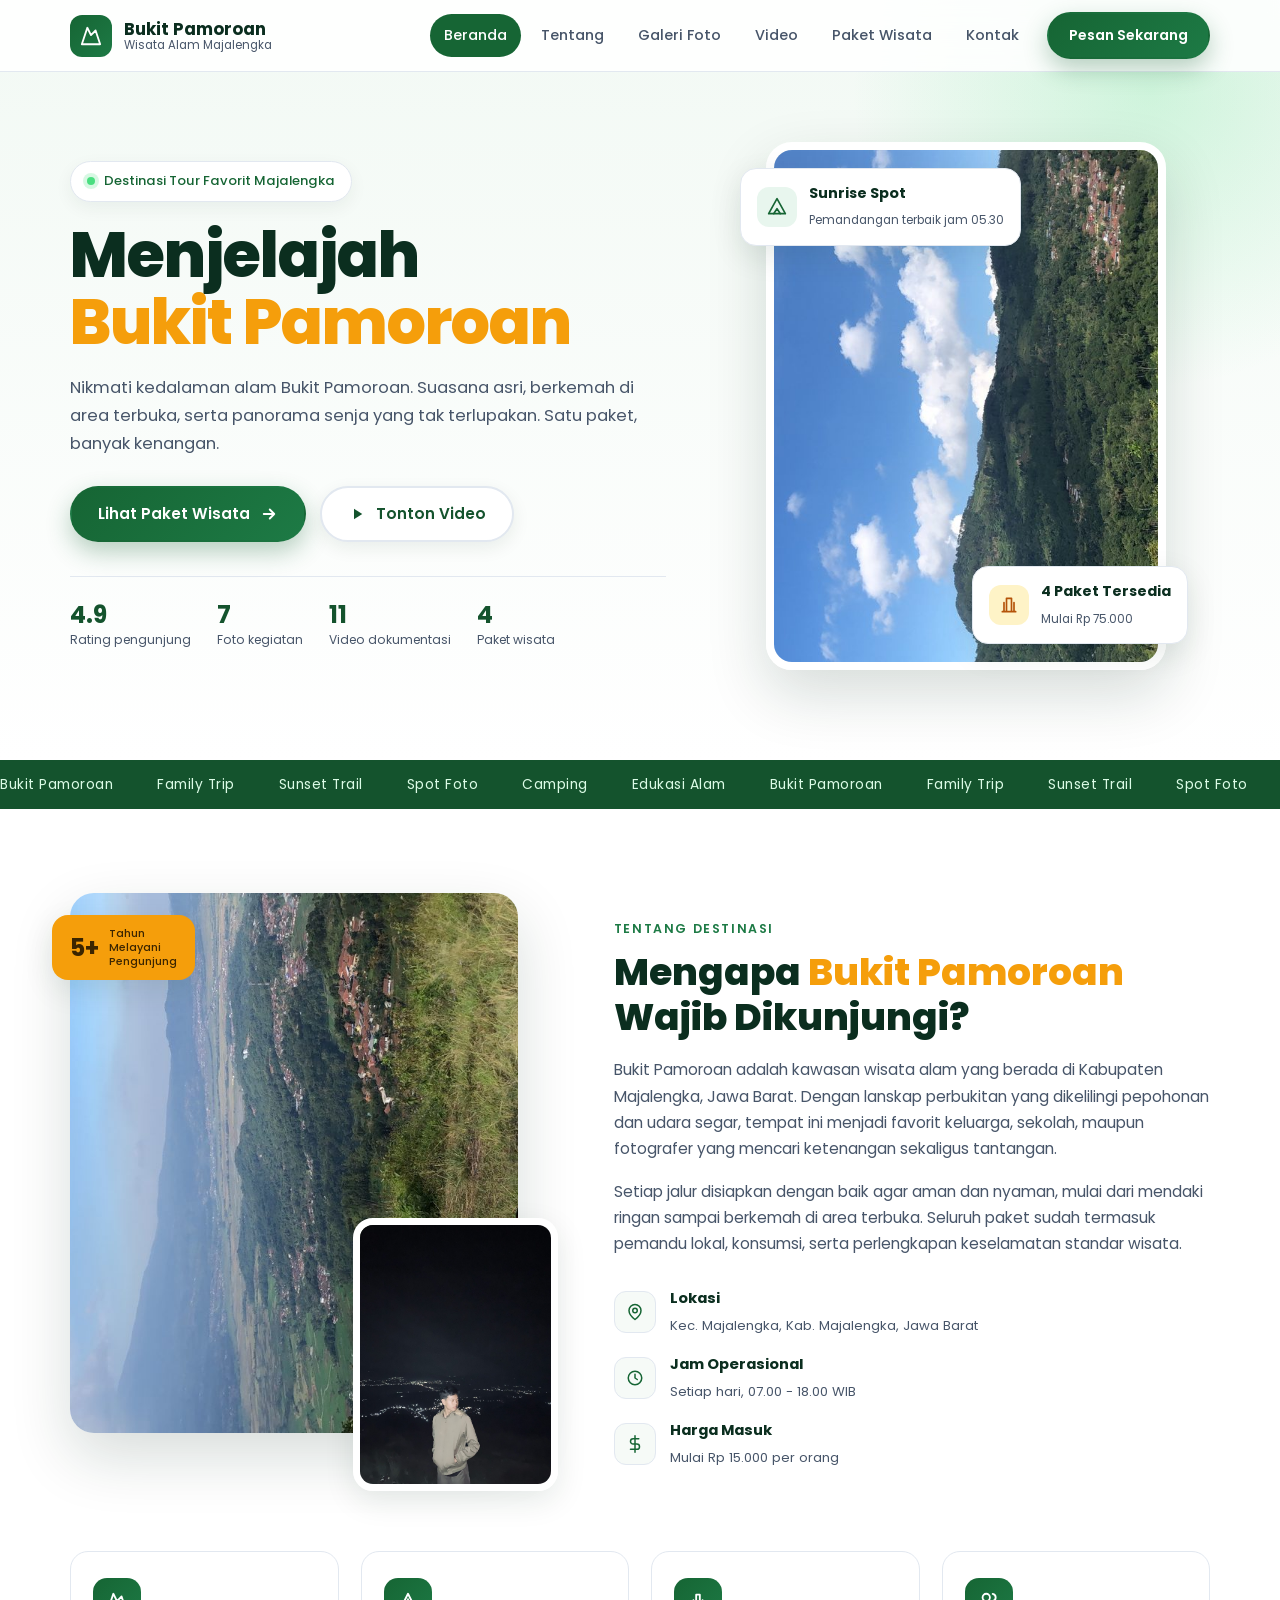
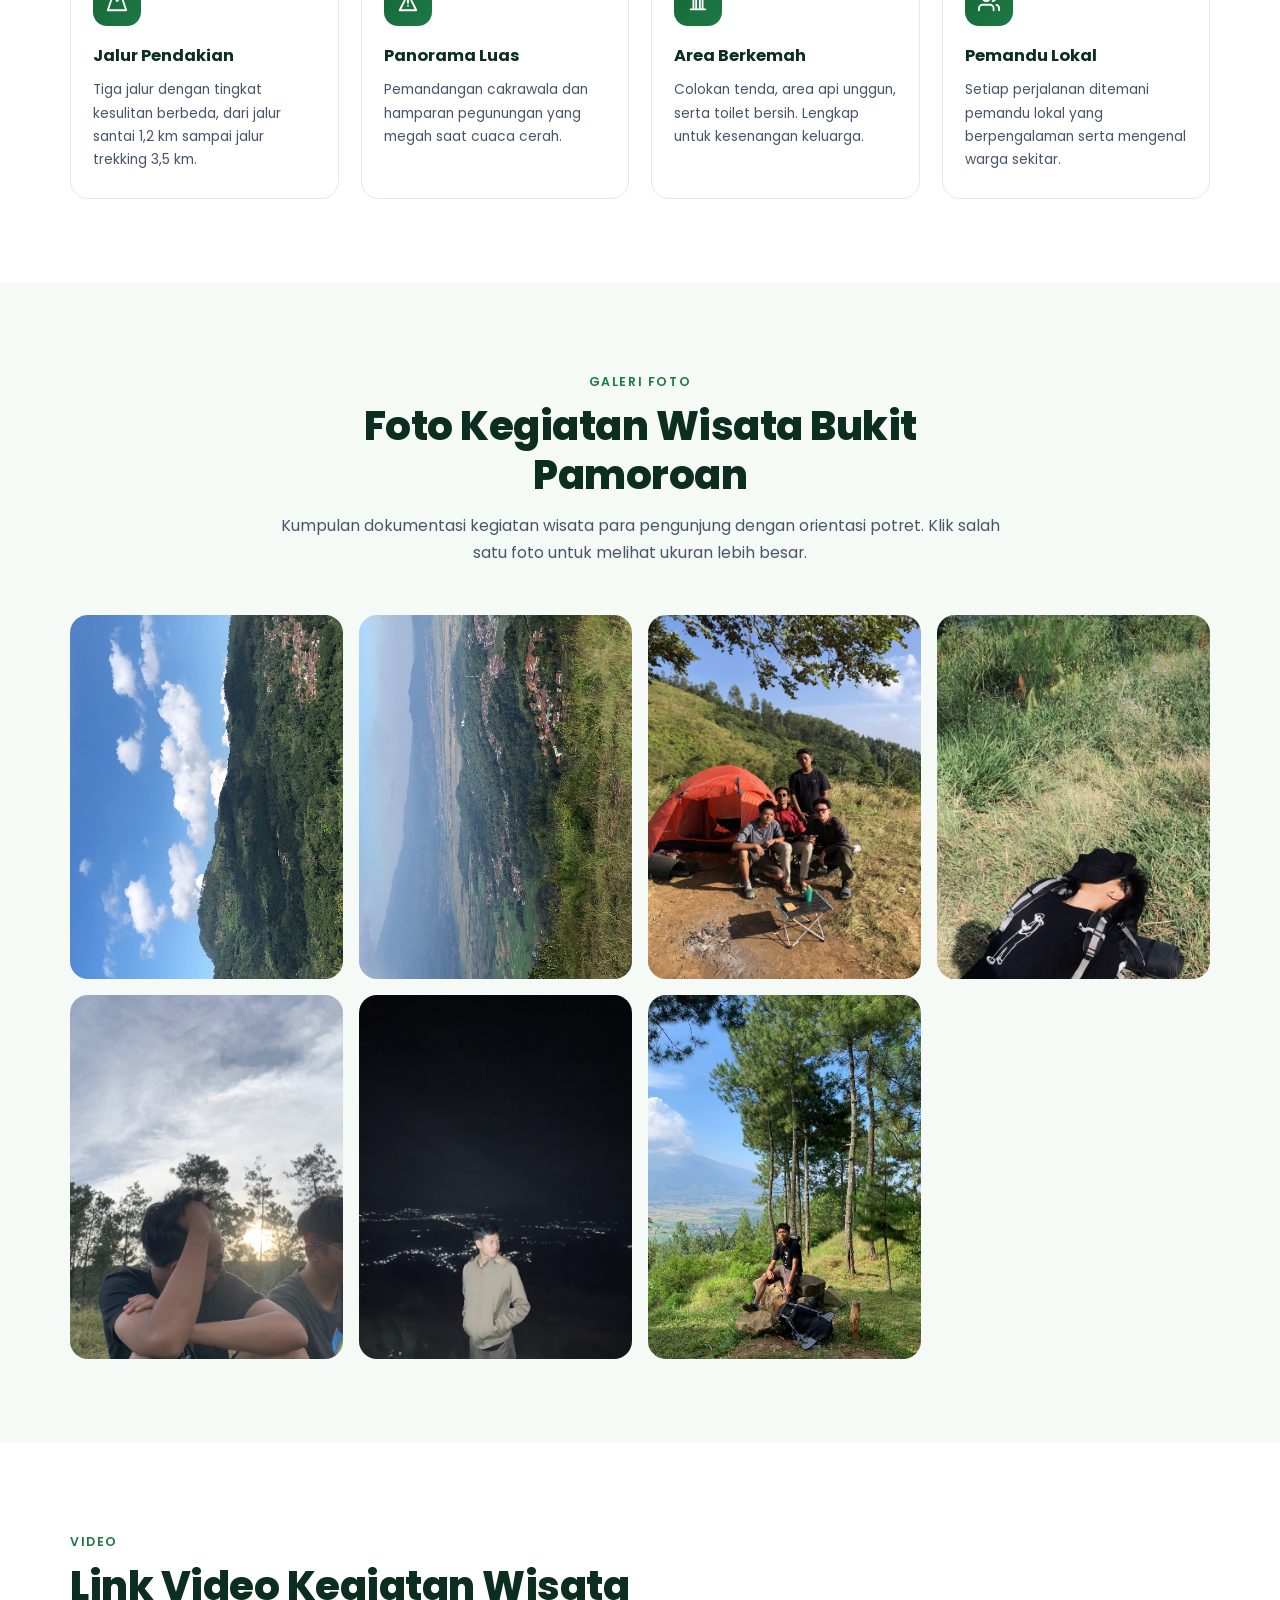
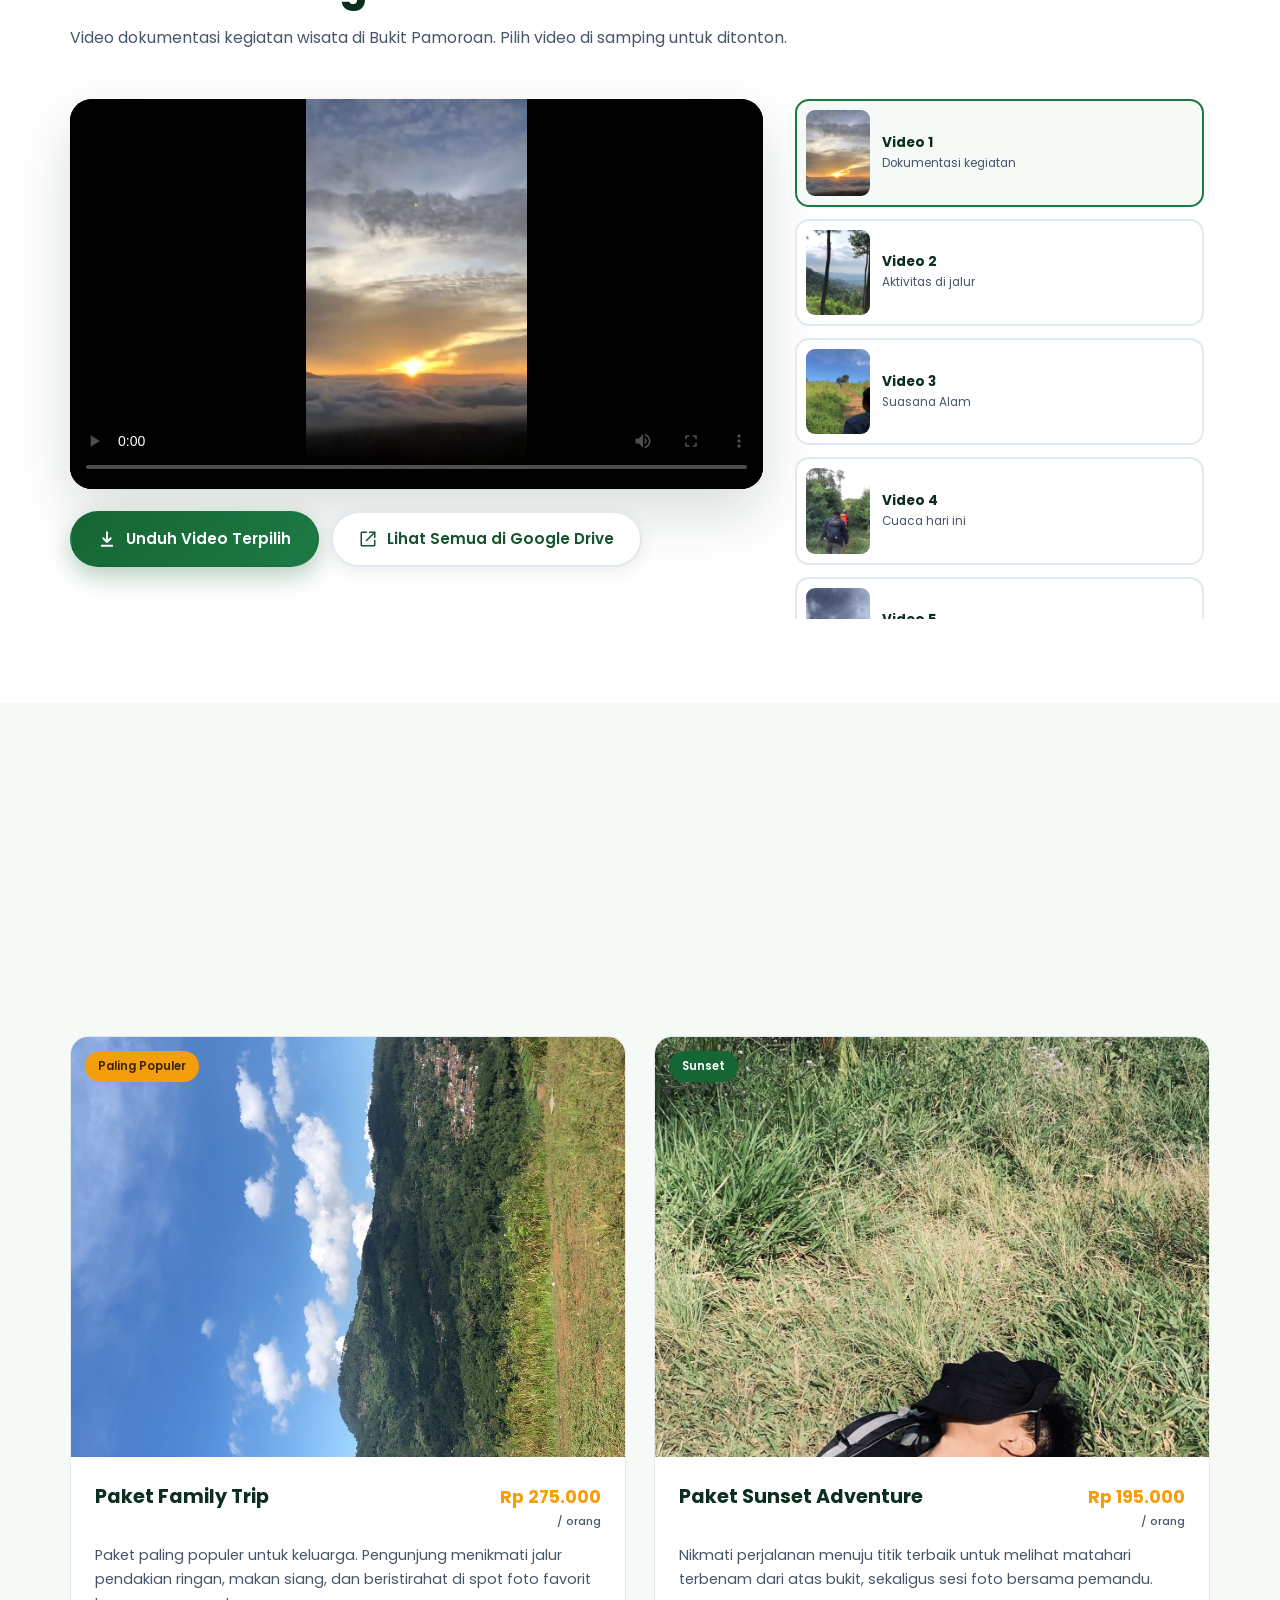
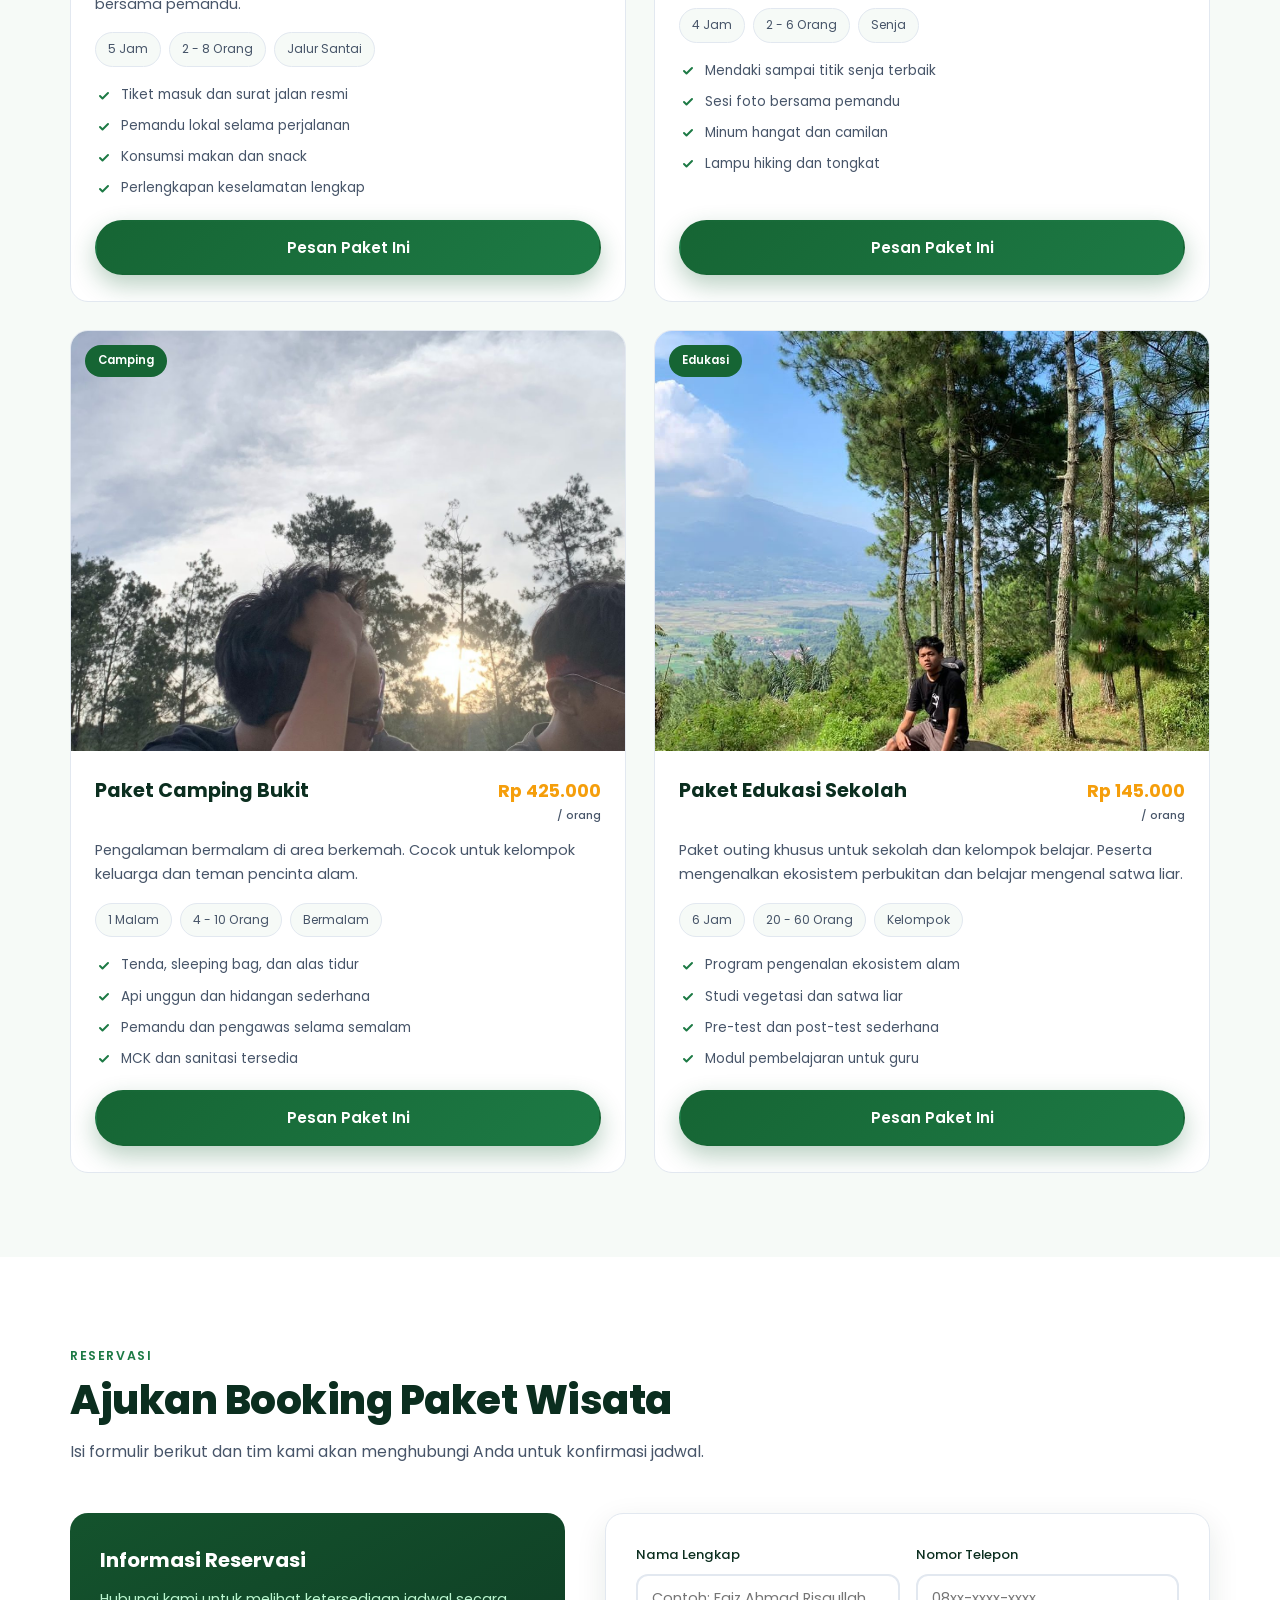
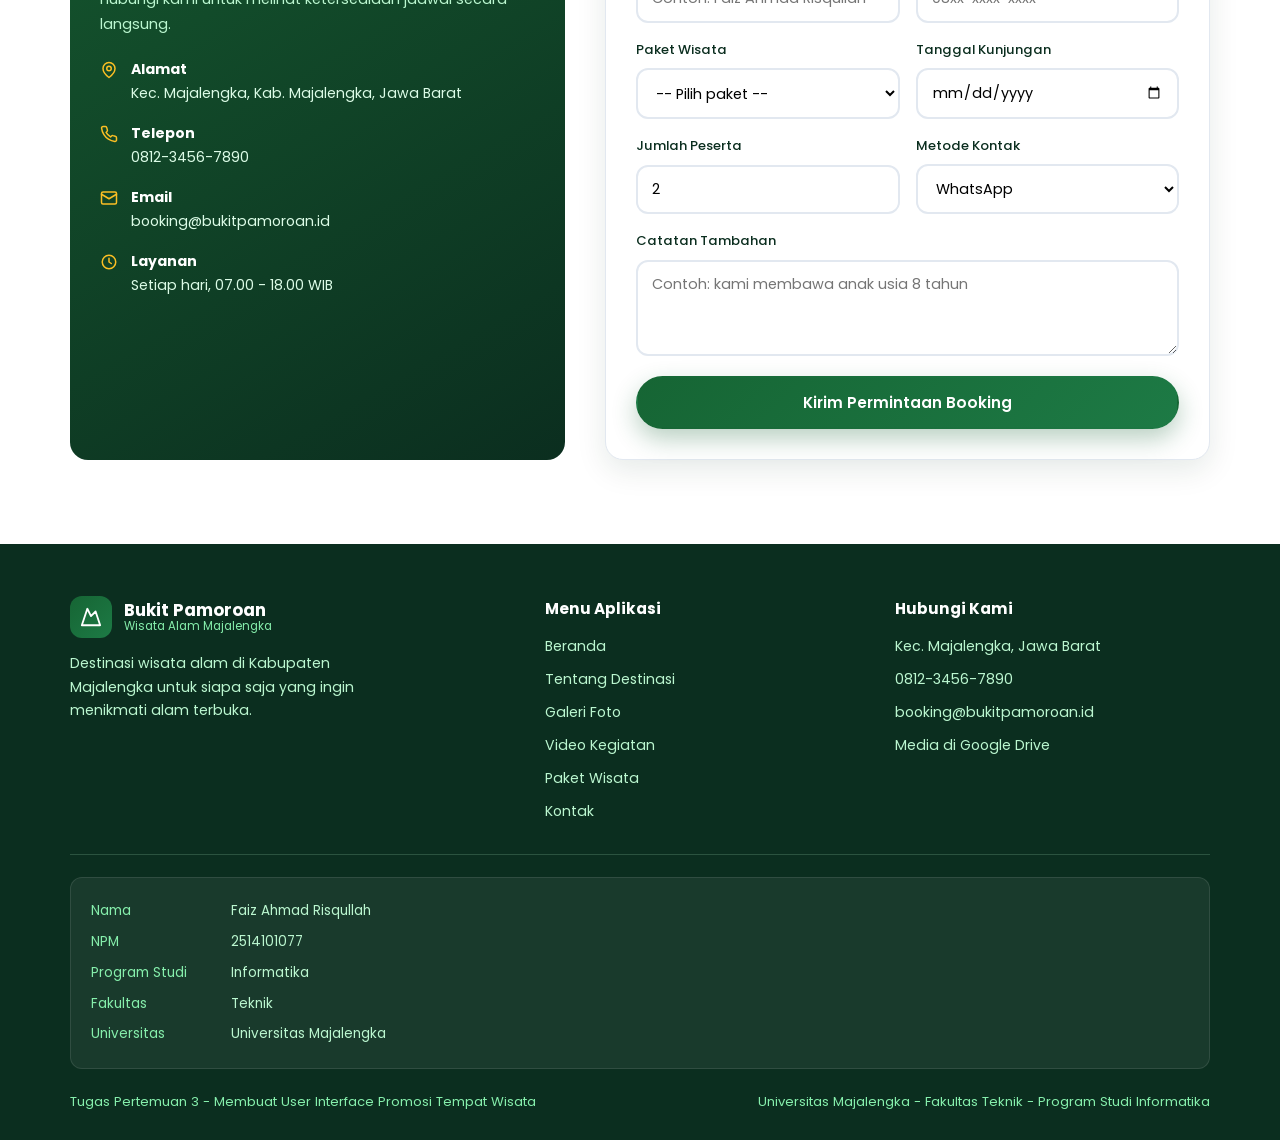
==== commit 2219018f: "Gabungkan CSS/JS ke satu index.html dan seluruh foto orientasi potret - CSS dan JavaScript dipindahk" ====
--- a/tugas pertemuan 3/index.html
+++ b/tugas pertemuan 3/index.html
@@ -9,7 +9,825 @@
   <link rel="preconnect" href="https://fonts.googleapis.com">
   <link rel="preconnect" href="https://fonts.gstatic.com" crossorigin>
   <link href="https://fonts.googleapis.com/css2?family=Poppins:wght@300;400;500;600;700;800&display=swap" rel="stylesheet">
-  <link rel="stylesheet" href="style.css">
+
+  <!-- =========================================================
+       CSS internal (satu file HTML)
+       Bukit Pamoroan - Promosi Wisata (Tugas Pertemuan 3)
+       Nama  : Faiz Ahmad Risqullah
+       NPM   : 2514101077
+       Prodi : Informatika - Fakultas Teknik, Universitas Majalengka
+       Catatan: semua foto ditampilkan dengan orientasi POTRET
+                (aspect-ratio 3:4 + object-fit: cover)
+       ========================================================= -->
+  <style>
+    :root {
+      --green-900: #0b2e1f;
+      --green-800: #14532d;
+      --green-700: #166534;
+      --green-600: #1d7a45;
+      --green-400: #4ade80;
+      --amber-500: #f59e0b;
+      --amber-400: #fbbf24;
+      --ink: #0f172a;
+      --ink-soft: #475569;
+      --line: #e2e8f0;
+      --bg: #ffffff;
+      --bg-alt: #f6faf7;
+      --radius: 18px;
+      --radius-sm: 12px;
+      --shadow: 0 10px 30px rgba(11, 46, 31, 0.10);
+      --shadow-lg: 0 24px 60px rgba(11, 46, 31, 0.16);
+      --container: 1180px;
+      --nav-h: 72px;
+      /* rasio potret untuk semua foto */
+      --potret: 3 / 4;
+    }
+
+    * { margin: 0; padding: 0; box-sizing: border-box; }
+
+    html { scroll-behavior: smooth; scroll-padding-top: var(--nav-h); }
+
+    body {
+      font-family: "Poppins", "Segoe UI", system-ui, -apple-system, Arial, sans-serif;
+      color: var(--ink);
+      background: var(--bg);
+      line-height: 1.7;
+      overflow-x: hidden;
+      -webkit-font-smoothing: antialiased;
+    }
+
+    img { display: block; max-width: 100%; height: auto; }
+    a { text-decoration: none; color: inherit; }
+    ul { list-style: none; }
+    button { font-family: inherit; }
+
+    .container {
+      width: 100%;
+      max-width: var(--container);
+      margin-inline: auto;
+      padding-inline: 20px;
+    }
+
+    .section { padding: 84px 0; }
+    .section-alt { background: var(--bg-alt); }
+
+    .text-accent { color: var(--amber-500); }
+
+    /* ===================== BUTTON ===================== */
+    .btn {
+      display: inline-flex;
+      align-items: center;
+      gap: 10px;
+      padding: 13px 26px;
+      border-radius: 999px;
+      font-weight: 600;
+      font-size: 0.95rem;
+      border: 2px solid transparent;
+      cursor: pointer;
+      transition: transform 0.2s ease, box-shadow 0.2s ease, background 0.2s ease;
+    }
+    .btn:hover { transform: translateY(-2px); }
+    .btn-primary {
+      background: linear-gradient(135deg, var(--green-700), var(--green-600));
+      color: #fff;
+      box-shadow: 0 10px 24px rgba(22, 101, 52, 0.30);
+    }
+    .btn-primary:hover { box-shadow: 0 14px 32px rgba(22, 101, 52, 0.40); }
+    .btn-ghost {
+      background: #fff;
+      color: var(--green-800);
+      border-color: var(--line);
+      box-shadow: 0 6px 18px rgba(11, 46, 31, 0.08);
+    }
+
+    /* ===================== NAVBAR ===================== */
+    .navbar {
+      position: fixed;
+      inset: 0 0 auto 0;
+      height: var(--nav-h);
+      background: rgba(255, 255, 255, 0.88);
+      backdrop-filter: blur(14px);
+      border-bottom: 1px solid var(--line);
+      z-index: 100;
+      transition: box-shadow 0.3s ease, background 0.3s ease;
+    }
+    .navbar.scrolled { box-shadow: 0 8px 28px rgba(11, 46, 31, 0.10); }
+
+    .nav-inner {
+      height: 100%;
+      display: flex;
+      align-items: center;
+      justify-content: space-between;
+      gap: 20px;
+    }
+
+    .brand { display: flex; align-items: center; gap: 12px; }
+    .brand-mark {
+      width: 42px;
+      height: 42px;
+      display: grid;
+      place-items: center;
+      border-radius: 12px;
+      background: linear-gradient(135deg, var(--green-700), var(--green-600));
+      color: #fff;
+      flex-shrink: 0;
+    }
+    .brand-mark svg { width: 22px; height: 22px; }
+    .brand-text { display: flex; flex-direction: column; line-height: 1.2; }
+    .brand-text strong { font-size: 1.05rem; color: var(--green-900); }
+    .brand-text small { font-size: 0.72rem; color: var(--ink-soft); }
+
+    .nav-menu { display: flex; align-items: center; gap: 6px; }
+    .nav-link {
+      padding: 9px 14px;
+      border-radius: 999px;
+      font-size: 0.9rem;
+      font-weight: 500;
+      color: var(--ink-soft);
+      transition: color 0.2s ease, background 0.2s ease;
+    }
+    .nav-link:hover { color: var(--green-700); background: var(--bg-alt); }
+    .nav-link.active { color: #fff; background: var(--green-700); }
+    .nav-cta { margin-left: 8px; padding: 10px 20px; font-size: 0.88rem; }
+
+    .nav-toggle {
+      display: none;
+      width: 44px;
+      height: 44px;
+      border: 0;
+      background: var(--bg-alt);
+      border-radius: 12px;
+      cursor: pointer;
+      padding: 12px 11px;
+    }
+    .nav-toggle span {
+      display: block;
+      height: 2px;
+      background: var(--green-800);
+      border-radius: 2px;
+      transition: transform 0.25s ease, opacity 0.2s ease;
+    }
+    .nav-toggle span + span { margin-top: 5px; }
+    .nav-toggle.open span:nth-child(1) { transform: translateY(7px) rotate(45deg); }
+    .nav-toggle.open span:nth-child(2) { opacity: 0; }
+    .nav-toggle.open span:nth-child(3) { transform: translateY(-7px) rotate(-45deg); }
+
+    /* ===================== HERO / BERANDA ===================== */
+    .hero {
+      position: relative;
+      padding: calc(var(--nav-h) + 70px) 0 90px;
+      background: linear-gradient(180deg, #f2f9f4 0%, #ffffff 100%);
+      overflow: hidden;
+    }
+    .hero-bg {
+      position: absolute;
+      top: -220px;
+      right: -180px;
+      width: 620px;
+      height: 620px;
+      border-radius: 50%;
+      background: radial-gradient(circle, rgba(74, 222, 128, 0.22), transparent 68%);
+      pointer-events: none;
+    }
+    .hero-inner {
+      position: relative;
+      display: grid;
+      grid-template-columns: 1.1fr 0.9fr;
+      gap: 56px;
+      align-items: center;
+    }
+
+    .badge {
+      display: inline-flex;
+      align-items: center;
+      gap: 9px;
+      padding: 8px 16px;
+      border-radius: 999px;
+      background: #fff;
+      border: 1px solid var(--line);
+      color: var(--green-700);
+      font-size: 0.82rem;
+      font-weight: 500;
+      box-shadow: 0 6px 18px rgba(11, 46, 31, 0.06);
+    }
+    .badge .dot {
+      width: 8px;
+      height: 8px;
+      border-radius: 50%;
+      background: var(--green-400);
+      box-shadow: 0 0 0 4px rgba(74, 222, 128, 0.22);
+    }
+
+    .hero-text h1 {
+      margin: 20px 0 18px;
+      font-size: clamp(2.3rem, 5.2vw, 3.9rem);
+      line-height: 1.08;
+      font-weight: 800;
+      color: var(--green-900);
+      letter-spacing: -1px;
+    }
+    .lead {
+      font-size: 1.03rem;
+      color: var(--ink-soft);
+      max-width: 52ch;
+    }
+
+    .hero-actions { display: flex; flex-wrap: wrap; gap: 14px; margin: 28px 0 34px; }
+
+    .hero-stats {
+      display: grid;
+      grid-template-columns: repeat(4, auto);
+      gap: 26px;
+      justify-content: start;
+      padding-top: 24px;
+      border-top: 1px solid var(--line);
+    }
+    .hero-stats li { display: flex; flex-direction: column; }
+    .hero-stats strong { font-size: 1.5rem; color: var(--green-800); line-height: 1.2; }
+    .hero-stats span { font-size: 0.76rem; color: var(--ink-soft); }
+
+    /* foto hero orientasi potret */
+    .hero-media { position: relative; width: 100%; max-width: 400px; margin-inline: auto; }
+    .hero-photo {
+      border-radius: 26px;
+      overflow: hidden;
+      box-shadow: var(--shadow-lg);
+      border: 8px solid #fff;
+    }
+    .hero-photo img { width: 100%; aspect-ratio: var(--potret); object-fit: cover; }
+
+    .hero-card {
+      position: absolute;
+      display: flex;
+      align-items: center;
+      gap: 12px;
+      padding: 12px 16px;
+      background: #fff;
+      border-radius: 16px;
+      box-shadow: var(--shadow);
+      border: 1px solid var(--line);
+    }
+    .hero-card strong { display: block; font-size: 0.9rem; color: var(--green-900); }
+    .hero-card small { font-size: 0.74rem; color: var(--ink-soft); }
+    .hero-card-top { top: 26px; left: -26px; }
+    .hero-card-bottom { bottom: 26px; right: -22px; }
+
+    .icon-pill {
+      width: 40px;
+      height: 40px;
+      display: grid;
+      place-items: center;
+      border-radius: 12px;
+      background: #e8f6ee;
+      color: var(--green-700);
+      flex-shrink: 0;
+    }
+    .icon-pill.amber { background: #fef3c7; color: #b45309; }
+
+    /* ===================== MARQUEE ===================== */
+    .marquee-strip {
+      background: var(--green-800);
+      color: #dcfce7;
+      padding: 13px 0;
+      overflow: hidden;
+    }
+    .marquee-track {
+      display: flex;
+      gap: 44px;
+      white-space: nowrap;
+      width: max-content;
+      animation: slide 26s linear infinite;
+      font-size: 0.86rem;
+      letter-spacing: 0.5px;
+    }
+    @keyframes slide {
+      from { transform: translateX(0); }
+      to { transform: translateX(-50%); }
+    }
+
+    /* ===================== SECTION HEAD ===================== */
+    .section-head { max-width: 720px; margin-bottom: 48px; }
+    .section-head.center { margin-inline: auto; text-align: center; }
+    .eyebrow {
+      display: inline-block;
+      font-size: 0.78rem;
+      font-weight: 600;
+      letter-spacing: 1.6px;
+      text-transform: uppercase;
+      color: var(--green-600);
+      margin-bottom: 10px;
+    }
+    .section-head h2 {
+      font-size: clamp(1.7rem, 3.6vw, 2.5rem);
+      line-height: 1.22;
+      font-weight: 800;
+      color: var(--green-900);
+      letter-spacing: -0.5px;
+    }
+    .section-head p { margin-top: 14px; color: var(--ink-soft); font-size: 0.98rem; }
+
+    /* ===================== TENTANG ===================== */
+    .about-grid {
+      display: grid;
+      grid-template-columns: 0.9fr 1.1fr;
+      gap: 56px;
+      align-items: center;
+    }
+    .about-media { position: relative; padding-bottom: 58px; padding-right: 40px; }
+    .about-main {
+      width: 100%;
+      aspect-ratio: var(--potret);
+      max-height: 540px;
+      object-fit: cover;
+      border-radius: 24px;
+      box-shadow: var(--shadow-lg);
+    }
+    .about-badge-img {
+      position: absolute;
+      right: 0;
+      bottom: 0;
+      width: 42%;
+      aspect-ratio: var(--potret);
+      object-fit: cover;
+      border-radius: 20px;
+      border: 7px solid #fff;
+      box-shadow: var(--shadow);
+    }
+    .about-stamp {
+      position: absolute;
+      top: 22px;
+      left: -18px;
+      display: flex;
+      align-items: center;
+      gap: 10px;
+      padding: 12px 18px;
+      background: var(--amber-500);
+      color: #3b2500;
+      border-radius: 16px;
+      box-shadow: var(--shadow);
+    }
+    .about-stamp strong { font-size: 1.5rem; line-height: 1; }
+    .about-stamp span { font-size: 0.68rem; line-height: 1.25; font-weight: 500; }
+
+    .about-text h2 { font-size: clamp(1.7rem, 3.4vw, 2.35rem); color: var(--green-900); font-weight: 800; line-height: 1.22; }
+    .about-text > p { margin-top: 16px; color: var(--ink-soft); font-size: 0.97rem; }
+
+    .info-list { display: grid; gap: 14px; margin-top: 28px; }
+    .info-list li { display: flex; align-items: center; gap: 14px; }
+    .info-icon {
+      width: 42px;
+      height: 42px;
+      display: grid;
+      place-items: center;
+      border-radius: 12px;
+      background: var(--bg-alt);
+      color: var(--green-700);
+      border: 1px solid var(--line);
+      flex-shrink: 0;
+    }
+    .info-list strong { display: block; font-size: 0.92rem; color: var(--green-900); }
+    .info-list small { font-size: 0.82rem; color: var(--ink-soft); }
+
+    .feature-grid {
+      display: grid;
+      grid-template-columns: repeat(4, 1fr);
+      gap: 22px;
+      margin-top: 60px;
+    }
+    .feature-card {
+      padding: 26px 22px;
+      background: #fff;
+      border: 1px solid var(--line);
+      border-radius: var(--radius);
+      transition: transform 0.25s ease, box-shadow 0.25s ease, border-color 0.25s ease;
+    }
+    .feature-card:hover { transform: translateY(-6px); box-shadow: var(--shadow); border-color: #cfe6d8; }
+    .feature-icon {
+      width: 48px;
+      height: 48px;
+      display: grid;
+      place-items: center;
+      border-radius: 14px;
+      background: linear-gradient(135deg, var(--green-700), var(--green-600));
+      color: #fff;
+      margin-bottom: 16px;
+    }
+    .feature-card h3 { font-size: 1.02rem; color: var(--green-900); margin-bottom: 8px; }
+    .feature-card p { font-size: 0.86rem; color: var(--ink-soft); }
+
+    /* ===================== GALERI (SEMUA FOTO POTRET) ===================== */
+    .gallery-grid {
+      display: grid;
+      grid-template-columns: repeat(auto-fit, minmax(230px, 1fr));
+      gap: 16px;
+    }
+    .gallery-item {
+      position: relative;
+      aspect-ratio: var(--potret);
+      border-radius: var(--radius);
+      overflow: hidden;
+      cursor: zoom-in;
+      border: 0;
+      padding: 0;
+      background: #e2e8f0;
+      display: block;
+    }
+    .gallery-item img {
+      width: 100%;
+      height: 100%;
+      aspect-ratio: var(--potret);
+      object-fit: cover;
+      transition: transform 0.4s ease;
+    }
+    .gallery-item:hover img { transform: scale(1.07); }
+    .gallery-item figcaption {
+      position: absolute;
+      inset: auto 0 0 0;
+      padding: 22px 16px 13px;
+      background: linear-gradient(180deg, transparent, rgba(11, 46, 31, 0.85));
+      color: #fff;
+      font-size: 0.82rem;
+      text-align: left;
+      opacity: 0;
+      transition: opacity 0.28s ease;
+    }
+    .gallery-item:hover figcaption, .gallery-item:focus-visible figcaption { opacity: 1; }
+
+    /* ===================== VIDEO ===================== */
+    .video-layout {
+      display: grid;
+      grid-template-columns: 1.25fr 0.75fr;
+      gap: 32px;
+      align-items: start;
+    }
+    .video-stage {
+      background: #000;
+      border-radius: 22px;
+      overflow: hidden;
+      box-shadow: var(--shadow-lg);
+    }
+    .video-stage video { width: 100%; display: block; aspect-ratio: 16 / 9; background: #000; }
+
+    .video-side { display: grid; gap: 12px; max-height: 520px; overflow-y: auto; padding-right: 6px; }
+    .video-side::-webkit-scrollbar { width: 6px; }
+    .video-side::-webkit-scrollbar-thumb { background: #cbd5e1; border-radius: 6px; }
+
+    .video-thumb {
+      display: flex;
+      align-items: center;
+      gap: 12px;
+      padding: 9px;
+      background: #fff;
+      border: 2px solid var(--line);
+      border-radius: 14px;
+      cursor: pointer;
+      text-align: left;
+      transition: border-color 0.2s ease, background 0.2s ease, transform 0.2s ease;
+    }
+    .video-thumb:hover { transform: translateX(3px); border-color: #bcdcc6; }
+    .video-thumb.active { border-color: var(--green-600); background: var(--bg-alt); }
+    /* thumbnail potret */
+    .video-thumb img {
+      width: 64px;
+      aspect-ratio: var(--potret);
+      object-fit: cover;
+      border-radius: 9px;
+      flex-shrink: 0;
+    }
+    .video-thumb strong { display: block; font-size: 0.85rem; color: var(--green-900); }
+    .video-thumb small { font-size: 0.74rem; color: var(--ink-soft); }
+
+    .video-actions { margin-top: 22px; display: flex; flex-wrap: wrap; gap: 12px; }
+
+    /* ===================== PAKET ===================== */
+    .paket-grid {
+      display: grid;
+      grid-template-columns: repeat(2, 1fr);
+      gap: 28px;
+    }
+    .paket-card {
+      display: flex;
+      flex-direction: column;
+      background: #fff;
+      border: 1px solid var(--line);
+      border-radius: var(--radius);
+      overflow: hidden;
+      transition: transform 0.28s ease, box-shadow 0.28s ease;
+    }
+    .paket-card:hover { transform: translateY(-7px); box-shadow: var(--shadow-lg); }
+
+    /* foto paket orientasi potret */
+    .paket-media { position: relative; aspect-ratio: var(--potret); max-height: 420px; overflow: hidden; }
+    .paket-media img { width: 100%; height: 100%; object-fit: cover; transition: transform 0.45s ease; }
+    .paket-card:hover .paket-media img { transform: scale(1.06); }
+
+    .paket-tag {
+      position: absolute;
+      top: 14px;
+      left: 14px;
+      padding: 6px 13px;
+      border-radius: 999px;
+      font-size: 0.72rem;
+      font-weight: 600;
+      background: var(--amber-500);
+      color: #3b2500;
+    }
+    .paket-tag.green { background: var(--green-700); color: #fff; }
+
+    .paket-body { padding: 24px 24px 26px; display: flex; flex-direction: column; flex: 1; }
+    .paket-head { display: flex; align-items: baseline; justify-content: space-between; gap: 14px; }
+    .paket-head h3 { font-size: 1.2rem; color: var(--green-900); }
+    .paket-price { font-size: 1.1rem; font-weight: 700; color: var(--amber-500); white-space: nowrap; }
+    .paket-price small { display: block; font-size: 0.68rem; font-weight: 500; color: var(--ink-soft); text-align: right; }
+
+    .paket-desc { margin: 12px 0 16px; font-size: 0.9rem; color: var(--ink-soft); }
+
+    .paket-meta {
+      display: flex;
+      flex-wrap: wrap;
+      gap: 8px;
+      margin-bottom: 16px;
+    }
+    .paket-meta span {
+      display: inline-flex;
+      align-items: center;
+      gap: 6px;
+      padding: 6px 12px;
+      background: var(--bg-alt);
+      border: 1px solid var(--line);
+      border-radius: 999px;
+      font-size: 0.76rem;
+      color: var(--ink-soft);
+    }
+
+    .paket-fitur { display: grid; gap: 8px; margin-bottom: 20px; }
+    .paket-fitur li {
+      display: flex;
+      align-items: flex-start;
+      gap: 9px;
+      font-size: 0.85rem;
+      color: var(--ink-soft);
+    }
+    .paket-fitur li::before {
+      content: "";
+      width: 17px;
+      height: 17px;
+      flex-shrink: 0;
+      margin-top: 4px;
+      border-radius: 50%;
+      background: var(--green-600);
+      -webkit-mask: url("data:image/svg+xml;charset=utf-8,%3Csvg xmlns='http://www.w3.org/2000/svg' viewBox='0 0 24 24' fill='none' stroke='black' stroke-width='4' stroke-linecap='round' stroke-linejoin='round'%3E%3Cpath d='M20 6 9 17l-5-5'/%3E%3C/svg%3E") center/12px no-repeat;
+      mask: url("data:image/svg+xml;charset=utf-8,%3Csvg xmlns='http://www.w3.org/2000/svg' viewBox='0 0 24 24' fill='none' stroke='black' stroke-width='4' stroke-linecap='round' stroke-linejoin='round'%3E%3Cpath d='M20 6 9 17l-5-5'/%3E%3C/svg%3E") center/12px no-repeat;
+    }
+
+    .paket-body .btn { margin-top: auto; justify-content: center; }
+
+    /* ===================== KONTAK ===================== */
+    .kontak-grid {
+      display: grid;
+      grid-template-columns: 0.9fr 1.1fr;
+      gap: 40px;
+    }
+    .kontak-info {
+      padding: 30px;
+      background: linear-gradient(150deg, var(--green-800), var(--green-900));
+      color: #dcfce7;
+      border-radius: var(--radius);
+    }
+    .kontak-info h3 { font-size: 1.25rem; color: #fff; margin-bottom: 10px; }
+    .kontak-info > p { font-size: 0.9rem; color: #bbf7d0; margin-bottom: 22px; }
+    .kontak-info li { display: flex; gap: 13px; align-items: flex-start; margin-bottom: 16px; font-size: 0.88rem; }
+    .kontak-info li svg { flex-shrink: 0; margin-top: 3px; color: var(--amber-400); }
+    .kontak-info strong { display: block; color: #fff; }
+
+    .form-card {
+      padding: 30px;
+      background: #fff;
+      border: 1px solid var(--line);
+      border-radius: var(--radius);
+      box-shadow: var(--shadow);
+    }
+    .form-grid { display: grid; grid-template-columns: 1fr 1fr; gap: 16px; }
+    .field { display: grid; gap: 7px; }
+    .field.full { grid-column: 1 / -1; }
+    .field label { font-size: 0.82rem; font-weight: 500; color: var(--green-900); }
+    .field input, .field select, .field textarea {
+      width: 100%;
+      padding: 12px 14px;
+      border: 2px solid var(--line);
+      border-radius: var(--radius-sm);
+      font-family: inherit;
+      font-size: 0.9rem;
+      background: #fff;
+      transition: border-color 0.2s ease;
+    }
+    .field textarea { resize: vertical; min-height: 96px; }
+    .field input:focus, .field select:focus, .field textarea:focus {
+      outline: none;
+      border-color: var(--green-600);
+    }
+    .form-note {
+      margin-top: 16px;
+      padding: 12px 16px;
+      border-radius: var(--radius-sm);
+      background: #ecfdf5;
+      border: 1px solid #a7f3d0;
+      color: #065f46;
+      font-size: 0.85rem;
+      display: none;
+    }
+    .form-note.show { display: block; }
+    .form-card .btn { margin-top: 20px; width: 100%; justify-content: center; }
+
+    /* ===================== FOOTER ===================== */
+    .footer { background: var(--green-900); color: #bbf7d0; padding: 52px 0 26px; }
+    .footer-grid {
+      display: grid;
+      grid-template-columns: 1.4fr 1fr 1fr;
+      gap: 34px;
+      padding-bottom: 30px;
+      border-bottom: 1px solid rgba(187, 247, 208, 0.18);
+    }
+    .footer .brand-text strong { color: #fff; }
+    .footer .brand-text small { color: #86efac; }
+    .footer h4 { font-size: 0.95rem; color: #fff; margin-bottom: 14px; }
+    .footer p { font-size: 0.88rem; }
+    .footer-links { display: grid; gap: 9px; font-size: 0.88rem; }
+    .footer-links a:hover { color: #fff; text-decoration: underline; }
+
+    .footer-identity {
+      margin-top: 22px;
+      padding: 18px 20px;
+      background: rgba(255, 255, 255, 0.06);
+      border-radius: var(--radius-sm);
+      border: 1px solid rgba(255, 255, 255, 0.10);
+    }
+    .footer-identity table { width: 100%; font-size: 0.84rem; border-collapse: collapse; }
+    .footer-identity td { padding: 4px 0; }
+    .footer-identity td:first-child { color: #86efac; width: 140px; }
+
+    .footer-bottom {
+      padding-top: 22px;
+      display: flex;
+      flex-wrap: wrap;
+      gap: 12px;
+      justify-content: space-between;
+      font-size: 0.82rem;
+      color: #86efac;
+    }
+
+    /* ===================== LIGHTBOX ===================== */
+    .lightbox {
+      position: fixed;
+      inset: 0;
+      background: rgba(2, 20, 12, 0.92);
+      display: none;
+      place-items: center;
+      z-index: 200;
+      padding: 24px;
+    }
+    .lightbox.show { display: grid; }
+    .lightbox figure { max-width: min(1000px, 92vw); text-align: center; }
+    /* pratinjau foto tetap potret */
+    .lightbox img {
+      max-width: 100%;
+      max-height: 76vh;
+      aspect-ratio: var(--potret);
+      object-fit: contain;
+      border-radius: 14px;
+      box-shadow: 0 20px 60px rgba(0, 0, 0, 0.5);
+      background: rgba(255, 255, 255, 0.06);
+    }
+    .lightbox figcaption { color: #dcfce7; margin-top: 14px; font-size: 0.9rem; }
+
+    .lightbox-close {
+      position: absolute;
+      top: 22px;
+      right: 22px;
+      width: 46px;
+      height: 46px;
+      border: 0;
+      border-radius: 50%;
+      background: rgba(255, 255, 255, 0.14);
+      color: #fff;
+      font-size: 1.6rem;
+      cursor: pointer;
+      transition: background 0.2s ease;
+    }
+    .lightbox-close:hover { background: rgba(255, 255, 255, 0.26); }
+
+    .lightbox-nav {
+      position: absolute;
+      top: 50%;
+      transform: translateY(-50%);
+      width: 48px;
+      height: 48px;
+      border: 0;
+      border-radius: 50%;
+      background: rgba(255, 255, 255, 0.14);
+      color: #fff;
+      font-size: 1.5rem;
+      cursor: pointer;
+    }
+    .lightbox-nav:hover { background: rgba(255, 255, 255, 0.26); }
+    .lightbox-nav.prev { left: 20px; }
+    .lightbox-nav.next { right: 20px; }
+
+    /* ===================== TO TOP ===================== */
+    .to-top {
+      position: fixed;
+      right: 22px;
+      bottom: 22px;
+      width: 48px;
+      height: 48px;
+      border: 0;
+      border-radius: 50%;
+      background: var(--green-700);
+      color: #fff;
+      font-size: 1.2rem;
+      cursor: pointer;
+      box-shadow: var(--shadow);
+      opacity: 0;
+      visibility: hidden;
+      transform: translateY(12px);
+      transition: opacity 0.25s ease, transform 0.25s ease, visibility 0.25s;
+      z-index: 90;
+    }
+    .to-top.show { opacity: 1; visibility: visible; transform: translateY(0); }
+
+    /* ===================== REVEAL ===================== */
+    .reveal { opacity: 0; transform: translateY(26px); transition: opacity 0.6s ease, transform 0.6s ease; }
+    .reveal.visible { opacity: 1; transform: translateY(0); }
+
+    /* ===================== RESPONSIF ===================== */
+    @media (max-width: 1024px) {
+      .hero-inner { grid-template-columns: 1fr; gap: 46px; }
+      .hero-media { max-width: 380px; }
+      .about-grid { grid-template-columns: 1fr; gap: 40px; }
+      .about-media { max-width: 460px; }
+      .feature-grid { grid-template-columns: repeat(2, 1fr); }
+      .video-layout { grid-template-columns: 1fr; }
+      .video-side { max-height: 320px; }
+      .kontak-grid { grid-template-columns: 1fr; }
+      .footer-grid { grid-template-columns: 1fr 1fr; }
+    }
+
+    @media (max-width: 860px) {
+      .nav-toggle { display: block; }
+      .nav-menu {
+        position: fixed;
+        top: var(--nav-h);
+        left: 0;
+        right: 0;
+        flex-direction: column;
+        align-items: stretch;
+        gap: 4px;
+        padding: 16px 20px 24px;
+        background: #fff;
+        border-bottom: 1px solid var(--line);
+        box-shadow: var(--shadow);
+        transform: translateY(-140%);
+        opacity: 0;
+        visibility: hidden;
+        transition: transform 0.3s ease, opacity 0.3s ease, visibility 0.3s;
+      }
+      .nav-menu.open { transform: translateY(0); opacity: 1; visibility: visible; }
+      .nav-link { padding: 12px 14px; border-radius: var(--radius-sm); }
+      .nav-cta { margin: 8px 0 0; justify-content: center; }
+
+      .paket-grid { grid-template-columns: 1fr; }
+      .gallery-grid { grid-template-columns: repeat(3, 1fr); }
+      .hero-card-top { left: -10px; }
+      .hero-card-bottom { right: -6px; }
+    }
+
+    @media (max-width: 560px) {
+      .section { padding: 60px 0; }
+      .hero { padding: calc(var(--nav-h) + 44px) 0 64px; }
+      .hero-stats { grid-template-columns: repeat(2, 1fr); gap: 18px; }
+      .hero-actions .btn { width: 100%; justify-content: center; }
+      .feature-grid { grid-template-columns: 1fr; }
+      .gallery-grid { grid-template-columns: repeat(2, 1fr); }
+      .form-grid { grid-template-columns: 1fr; }
+      .footer-grid { grid-template-columns: 1fr; }
+      .footer-identity td:first-child { width: 110px; }
+      .about-media { padding-right: 0; padding-bottom: 48px; }
+      .about-stamp { left: 10px; }
+      .lightbox-nav { width: 40px; height: 40px; }
+      .lightbox-nav.prev { left: 6px; }
+      .lightbox-nav.next { right: 6px; }
+    }
+
+    /* ===================== AKSESIBILITAS ===================== */
+    :focus-visible { outline: 3px solid var(--amber-500); outline-offset: 2px; }
+
+    @media (prefers-reduced-motion: reduce) {
+      html { scroll-behavior: auto; }
+      .marquee-track { animation: none; }
+      .reveal { opacity: 1; transform: none; transition: none; }
+      .btn:hover, .feature-card:hover, .paket-card:hover { transform: none; }
+    }
+  </style>
 </head>
 <body>
 
@@ -193,17 +1011,17 @@
     </div>
   </section>
 
-  <!-- ============ GALERI FOTO KEGIATAN WISATA ============ -->
+  <!-- ============ GALERI FOTO KEGIATAN WISATA (SEMUA POTRET) ============ -->
   <section class="section section-alt" id="galeri">
     <div class="container">
       <div class="section-head center reveal">
         <span class="eyebrow">Galeri Foto</span>
         <h2>Foto Kegiatan Wisata Bukit Pamoroan</h2>
-        <p>Kumpulan dokumentasi kegiatan wisata para pengunjung. Klik salah satu foto untuk melihat ukuran lebih besar.</p>
+        <p>Kumpulan dokumentasi kegiatan wisata para pengunjung dengan orientasi potret. Klik salah satu foto untuk melihat ukuran lebih besar.</p>
       </div>
 
       <div class="gallery-grid">
-        <figure class="gallery-item tall reveal">
+        <figure class="gallery-item reveal">
           <img src="media/foto-1.jpg" alt="Panorama Bukit Pamoroan" data-caption="Panorama Bukit Pamoroan dari jalur utama">
           <figcaption>Panorama Bukit Pamoroan</figcaption>
         </figure>
@@ -215,8 +1033,8 @@
           <img src="media/foto-3.jpg" alt="Dokumentasi pengunjung" data-caption="Dokumentasi aktivitas pengunjung">
           <figcaption>Dokumentasi Pengunjung</figcaption>
         </figure>
-        <figure class="gallery-item wide reveal">
-          <img src="media/foto-4.jpg" alt="Pemandangan lebar Bukit Pamoroan" data-caption="Pemandangan luas area bukit">
+        <figure class="gallery-item reveal">
+          <img src="media/foto-4.jpg" alt="Pemandangan Bukit Pamoroan" data-caption="Pemandangan luas area bukit">
           <figcaption>Pemandangan Luas</figcaption>
         </figure>
         <figure class="gallery-item reveal">
@@ -338,7 +1156,7 @@
             <p class="paket-desc">
               Paket paling populer untuk keluarga. Pengunjung menikmati jalur pendakian
               ringan, makan siang, dan beristirahat di spot foto favorit bersama pemandu.
-              </p>
+            </p>
             <div class="paket-meta">
               <span>5 Jam</span>
               <span>2 - 8 Orang</span>
@@ -368,7 +1186,7 @@
             <p class="paket-desc">
               Nikmati perjalanan menuju titik terbaik untuk melihat matahari terbenam dari
               atas bukit, sekaligus sesi foto bersama pemandu.
-              </p>
+            </p>
             <div class="paket-meta">
               <span>4 Jam</span>
               <span>2 - 6 Orang</span>
@@ -398,7 +1216,7 @@
             <p class="paket-desc">
               Pengalaman bermalam di area berkemah. Cocok untuk
               kelompok keluarga dan teman pencinta alam.
-              </p>
+            </p>
             <div class="paket-meta">
               <span>1 Malam</span>
               <span>4 - 10 Orang</span>
@@ -428,7 +1246,7 @@
             <p class="paket-desc">
               Paket outing khusus untuk sekolah dan kelompok belajar.
               Peserta mengenalkan ekosistem perbukitan dan belajar mengenal satwa liar.
-              </p>
+            </p>
             <div class="paket-meta">
               <span>6 Jam</span>
               <span>20 - 60 Orang</span>
@@ -605,6 +1423,213 @@
 
   <button class="to-top" id="toTop" aria-label="Kembali ke atas">&#8593;</button>
 
-  <script src="script.js"></script>
+  <!-- =========================================================
+       JavaScript internal (satu file HTML)
+       Bukit Pamoroan - Tugas Pertemuan 3
+       ========================================================= -->
+  <script>
+    (function () {
+      "use strict";
+
+      /* ---------- 1. NAVBAR: solid saat di-scroll ---------- */
+      var navbar = document.getElementById("navbar");
+      var toTop = document.getElementById("toTop");
+
+      function onScroll() {
+        var y = window.scrollY || document.documentElement.scrollTop;
+        if (navbar) navbar.classList.toggle("scrolled", y > 20);
+        if (toTop) toTop.classList.toggle("show", y > 500);
+      }
+      window.addEventListener("scroll", onScroll, { passive: true });
+      onScroll();
+
+      /* ---------- 2. MENU MOBILE ---------- */
+      var navToggle = document.getElementById("navToggle");
+      var navMenu = document.getElementById("navMenu");
+
+      if (navToggle && navMenu) {
+        navToggle.addEventListener("click", function () {
+          var open = navMenu.classList.toggle("open");
+          navToggle.classList.toggle("open", open);
+          navToggle.setAttribute("aria-expanded", open ? "true" : "false");
+        });
+
+        // tutup menu setelah link diklik
+        navMenu.addEventListener("click", function (e) {
+          if (e.target.closest("a")) {
+            navMenu.classList.remove("open");
+            navToggle.classList.remove("open");
+            navToggle.setAttribute("aria-expanded", "false");
+          }
+        });
+
+        // tutup menu saat klik di luar
+        document.addEventListener("click", function (e) {
+          if (!navMenu.contains(e.target) && !navToggle.contains(e.target)) {
+            navMenu.classList.remove("open");
+            navToggle.classList.remove("open");
+          }
+        });
+      }
+
+      /* ---------- 3. SCROLL SPY: tandai menu aktif ---------- */
+      var sections = Array.prototype.slice.call(document.querySelectorAll("section[id]"));
+      var navLinks = Array.prototype.slice.call(document.querySelectorAll(".nav-link"));
+
+      function spy() {
+        var pos = (window.scrollY || document.documentElement.scrollTop) + 120;
+        var current = sections.length ? sections[0].id : "";
+
+        sections.forEach(function (sec) {
+          if (sec.offsetTop <= pos) current = sec.id;
+        });
+
+        navLinks.forEach(function (link) {
+          link.classList.toggle("active", link.getAttribute("href") === "#" + current);
+        });
+      }
+      window.addEventListener("scroll", spy, { passive: true });
+      window.addEventListener("load", spy);
+      spy();
+
+      /* ---------- 4. LIGHTBOX GALERI ---------- */
+      var galleryImgs = Array.prototype.slice.call(document.querySelectorAll(".gallery-item img"));
+      var lb = document.getElementById("lightbox");
+      var lbImg = document.getElementById("lightboxImg");
+      var lbCap = document.getElementById("lightboxCaption");
+      var lbClose = document.getElementById("lightboxClose");
+      var lbPrev = document.getElementById("lightboxPrev");
+      var lbNext = document.getElementById("lightboxNext");
+      var lbIndex = 0;
+
+      function openLightbox(i) {
+        if (!lb || !galleryImgs.length) return;
+        lbIndex = (i + galleryImgs.length) % galleryImgs.length;
+        var img = galleryImgs[lbIndex];
+        lbImg.src = img.getAttribute("src");
+        lbImg.alt = img.getAttribute("alt") || "";
+        lbCap.textContent = img.getAttribute("data-caption") || img.getAttribute("alt") || "";
+        lb.classList.add("show");
+        document.body.style.overflow = "hidden";
+      }
+
+      function closeLightbox() {
+        if (!lb) return;
+        lb.classList.remove("show");
+        document.body.style.overflow = "";
+      }
+
+      galleryImgs.forEach(function (img, i) {
+        var card = img.closest(".gallery-item");
+        if (!card) return;
+        card.style.cursor = "zoom-in";
+        card.addEventListener("click", function () { openLightbox(i); });
+        card.setAttribute("tabindex", "0");
+        card.addEventListener("keydown", function (e) {
+          if (e.key === "Enter" || e.key === " ") {
+            e.preventDefault();
+            openLightbox(i);
+          }
+        });
+      });
+
+      if (lbClose) lbClose.addEventListener("click", closeLightbox);
+      if (lbPrev) lbPrev.addEventListener("click", function () { openLightbox(lbIndex - 1); });
+      if (lbNext) lbNext.addEventListener("click", function () { openLightbox(lbIndex + 1); });
+
+      if (lb) {
+        lb.addEventListener("click", function (e) {
+          if (e.target === lb) closeLightbox();
+        });
+      }
+
+      document.addEventListener("keydown", function (e) {
+        if (!lb || !lb.classList.contains("show")) return;
+        if (e.key === "Escape") closeLightbox();
+        if (e.key === "ArrowLeft") openLightbox(lbIndex - 1);
+        if (e.key === "ArrowRight") openLightbox(lbIndex + 1);
+      });
+
+      /* ---------- 5. PEMILIH VIDEO ---------- */
+      var mainVideo = document.getElementById("mainVideo");
+      var thumbs = Array.prototype.slice.call(document.querySelectorAll(".video-thumb"));
+      var downloadBtn = document.querySelector('a[download][href*="media/video"]');
+
+      thumbs.forEach(function (btn) {
+        btn.addEventListener("click", function () {
+          var src = btn.getAttribute("data-src");
+          var poster = btn.getAttribute("data-poster");
+          if (!src || !mainVideo) return;
+
+          mainVideo.pause();
+          mainVideo.setAttribute("poster", poster);
+          mainVideo.innerHTML = '<source src="' + src + '" type="video/mp4">';
+          mainVideo.load();
+
+          thumbs.forEach(function (b) { b.classList.remove("active"); });
+          btn.classList.add("active");
+
+          if (downloadBtn) downloadBtn.setAttribute("href", src);
+        });
+      });
+
+      /* ---------- 6. REVEAL ON SCROLL ---------- */
+      var revealEls = Array.prototype.slice.call(document.querySelectorAll(".reveal"));
+
+      if ("IntersectionObserver" in window) {
+        var io = new IntersectionObserver(function (entries) {
+          entries.forEach(function (entry) {
+            if (entry.isIntersecting) {
+              entry.target.classList.add("visible");
+              io.unobserve(entry.target);
+            }
+          });
+        }, { threshold: 0.12, rootMargin: "0px 0px -40px 0px" });
+
+        revealEls.forEach(function (el) { io.observe(el); });
+      } else {
+        revealEls.forEach(function (el) { el.classList.add("visible"); });
+      }
+
+      /* ---------- 7. FORM BOOKING ---------- */
+      var form = document.getElementById("bookingForm");
+      var note = document.getElementById("formNote");
+      var dateInput = document.getElementById("tanggal");
+
+      // batas minimum tanggal = hari ini
+      if (dateInput) {
+        var today = new Date();
+        var iso = today.getFullYear() + "-" +
+          String(today.getMonth() + 1).padStart(2, "0") + "-" +
+          String(today.getDate()).padStart(2, "0");
+        dateInput.setAttribute("min", iso);
+      }
+
+      if (form && note) {
+        form.addEventListener("submit", function (e) {
+          e.preventDefault();
+
+          if (!form.checkValidity()) {
+            form.reportValidity();
+            return;
+          }
+
+          var nama = (document.getElementById("nama") || {}).value || "";
+          note.textContent = "Terima kasih, " + nama +
+            "! Permintaan booking Anda sudah kami terima. Tim kami akan menghubungi Anda segera.";
+          note.classList.add("show");
+          form.reset();
+          note.scrollIntoView({ behavior: "smooth", block: "center" });
+        });
+      }
+
+      /* ---------- 8. TOMBOL KEMBALI KE ATAS ---------- */
+      if (toTop) {
+        toTop.addEventListener("click", function () {
+          window.scrollTo({ top: 0, behavior: "smooth" });
+        });
+      }
+    })();
+  </script>
 </body>
 </html>
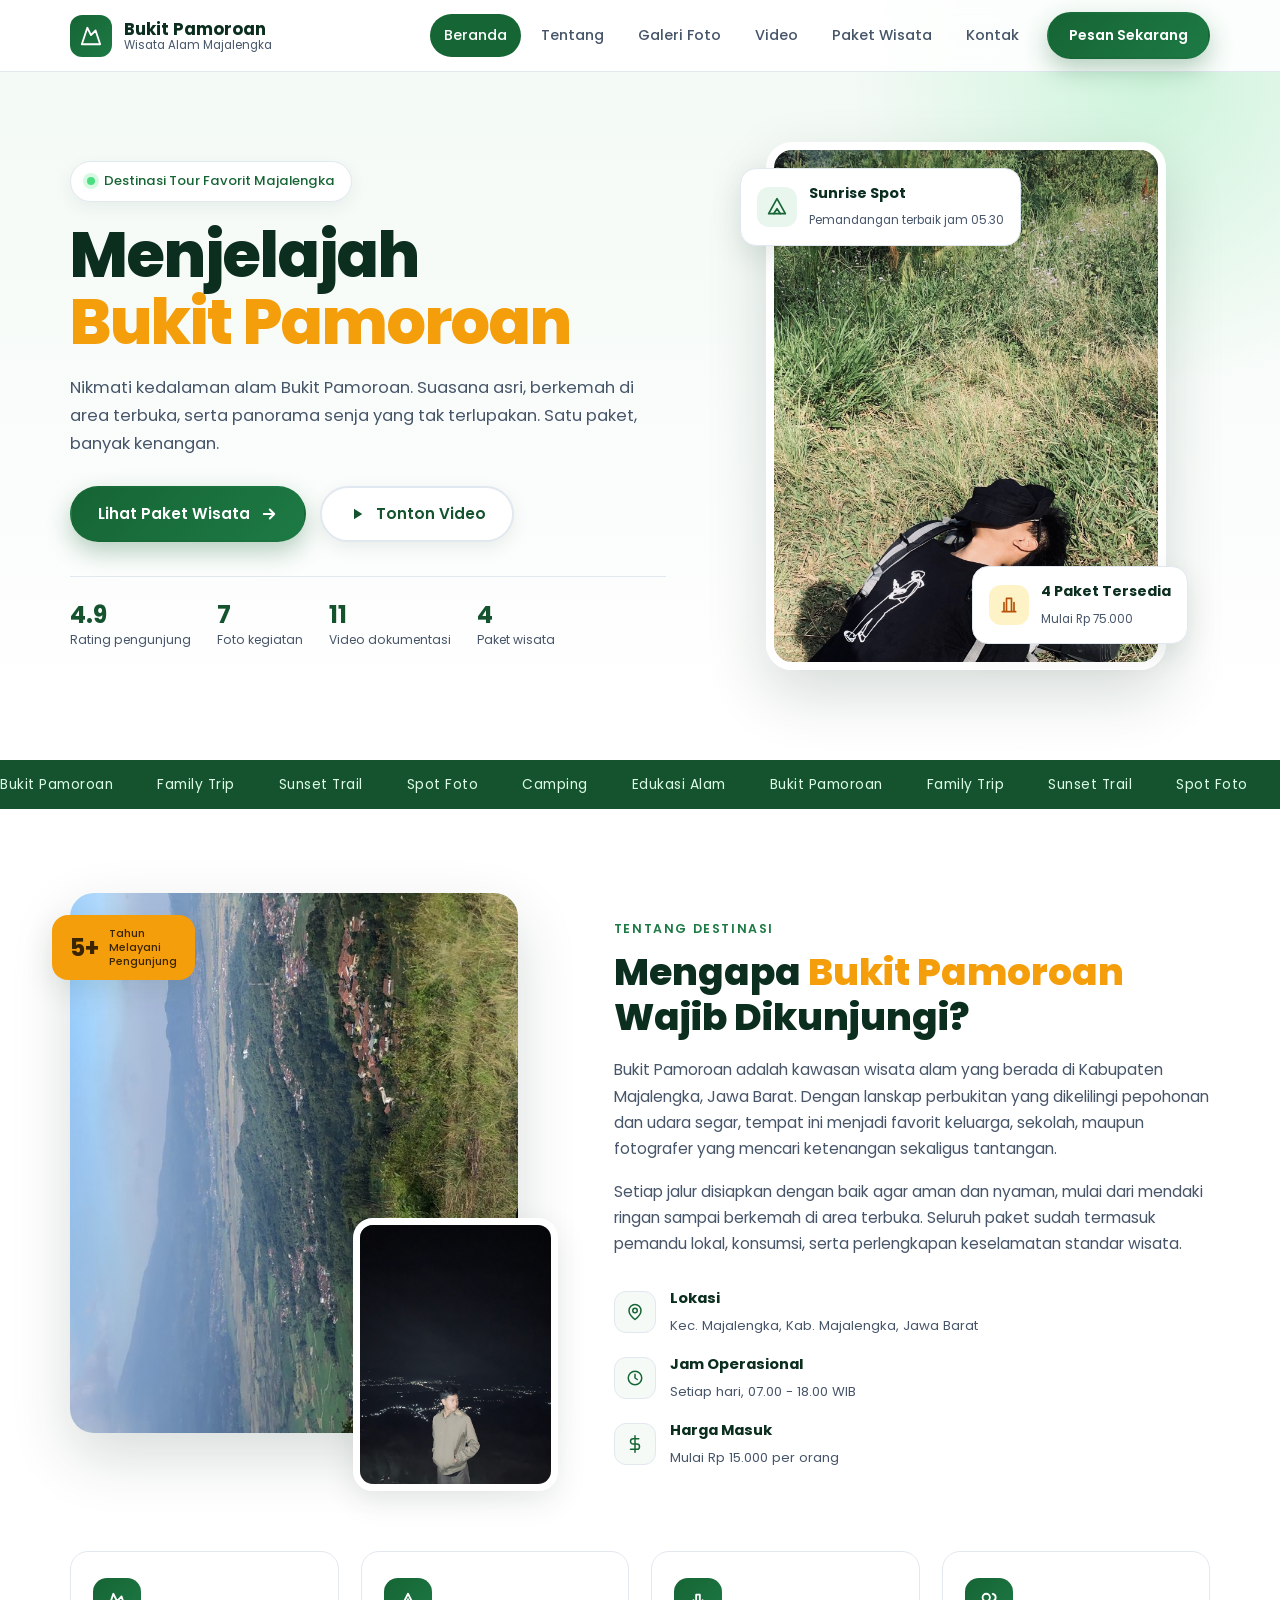
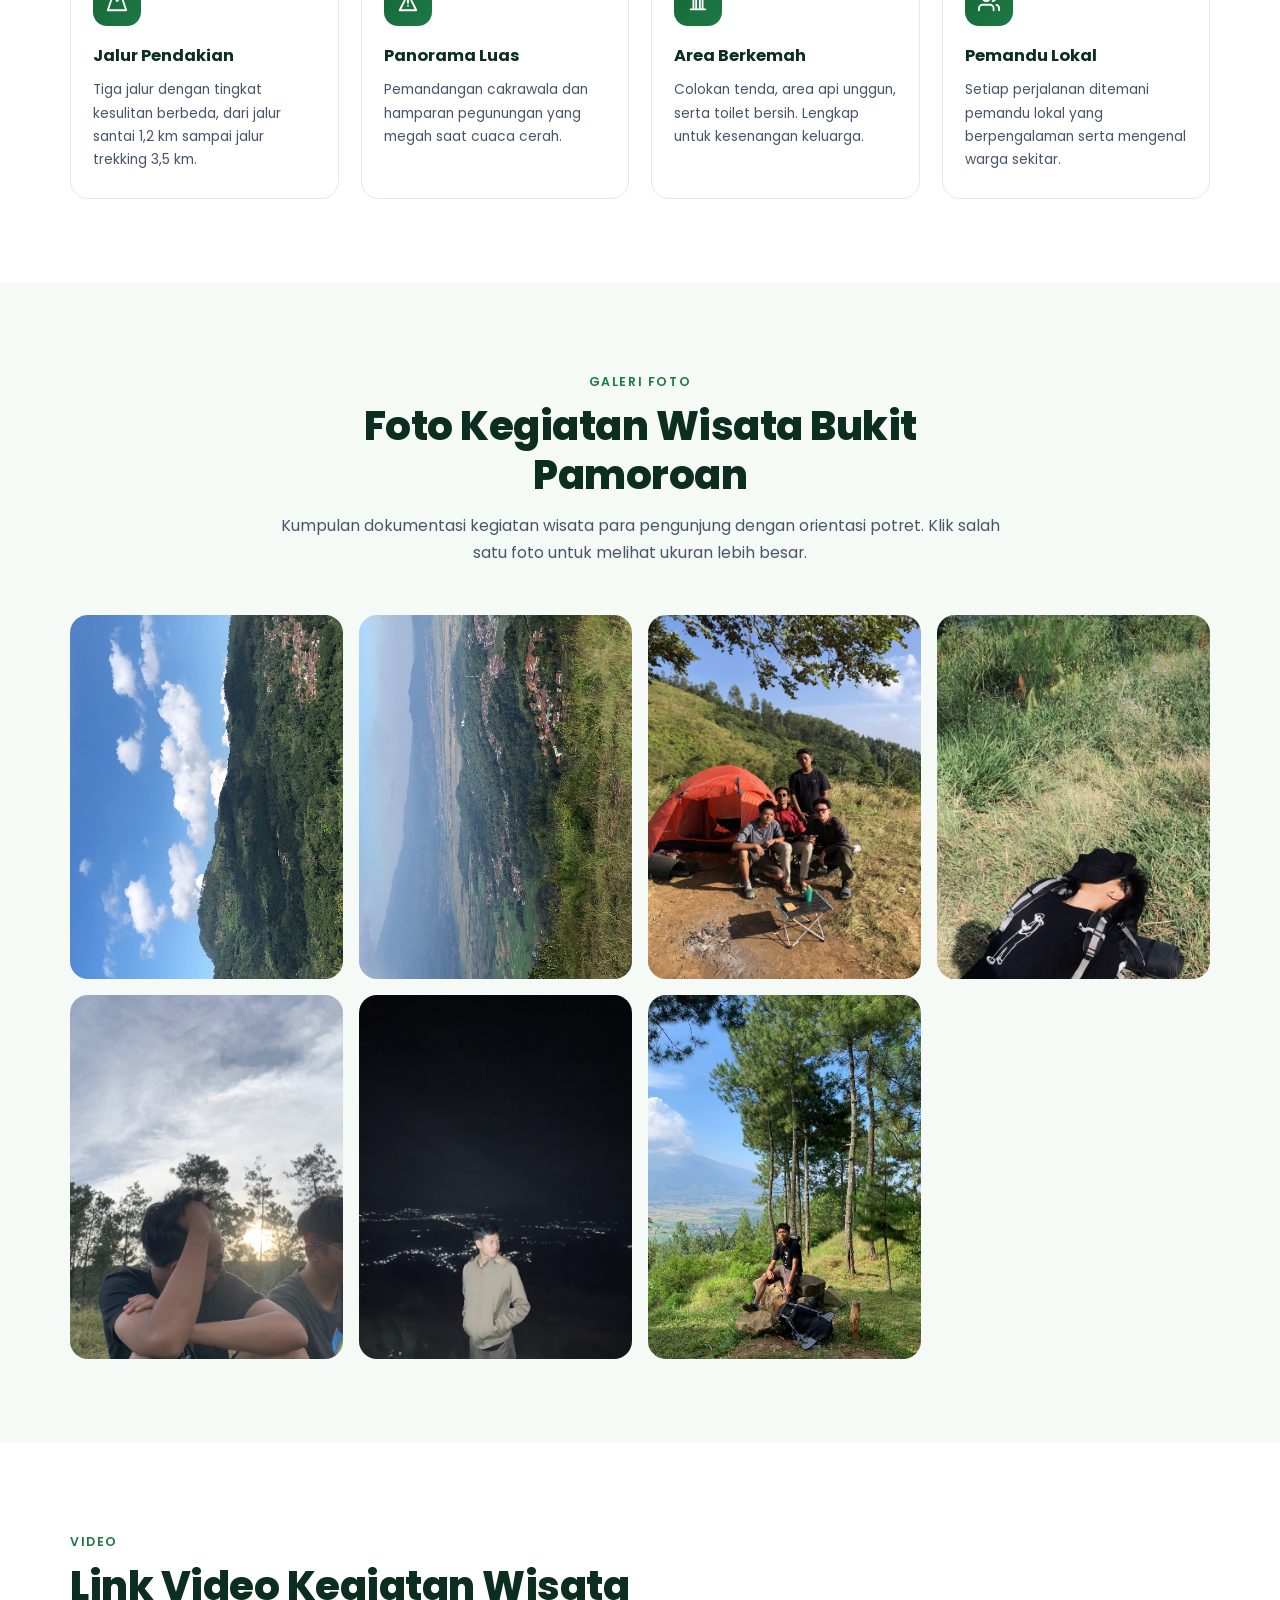
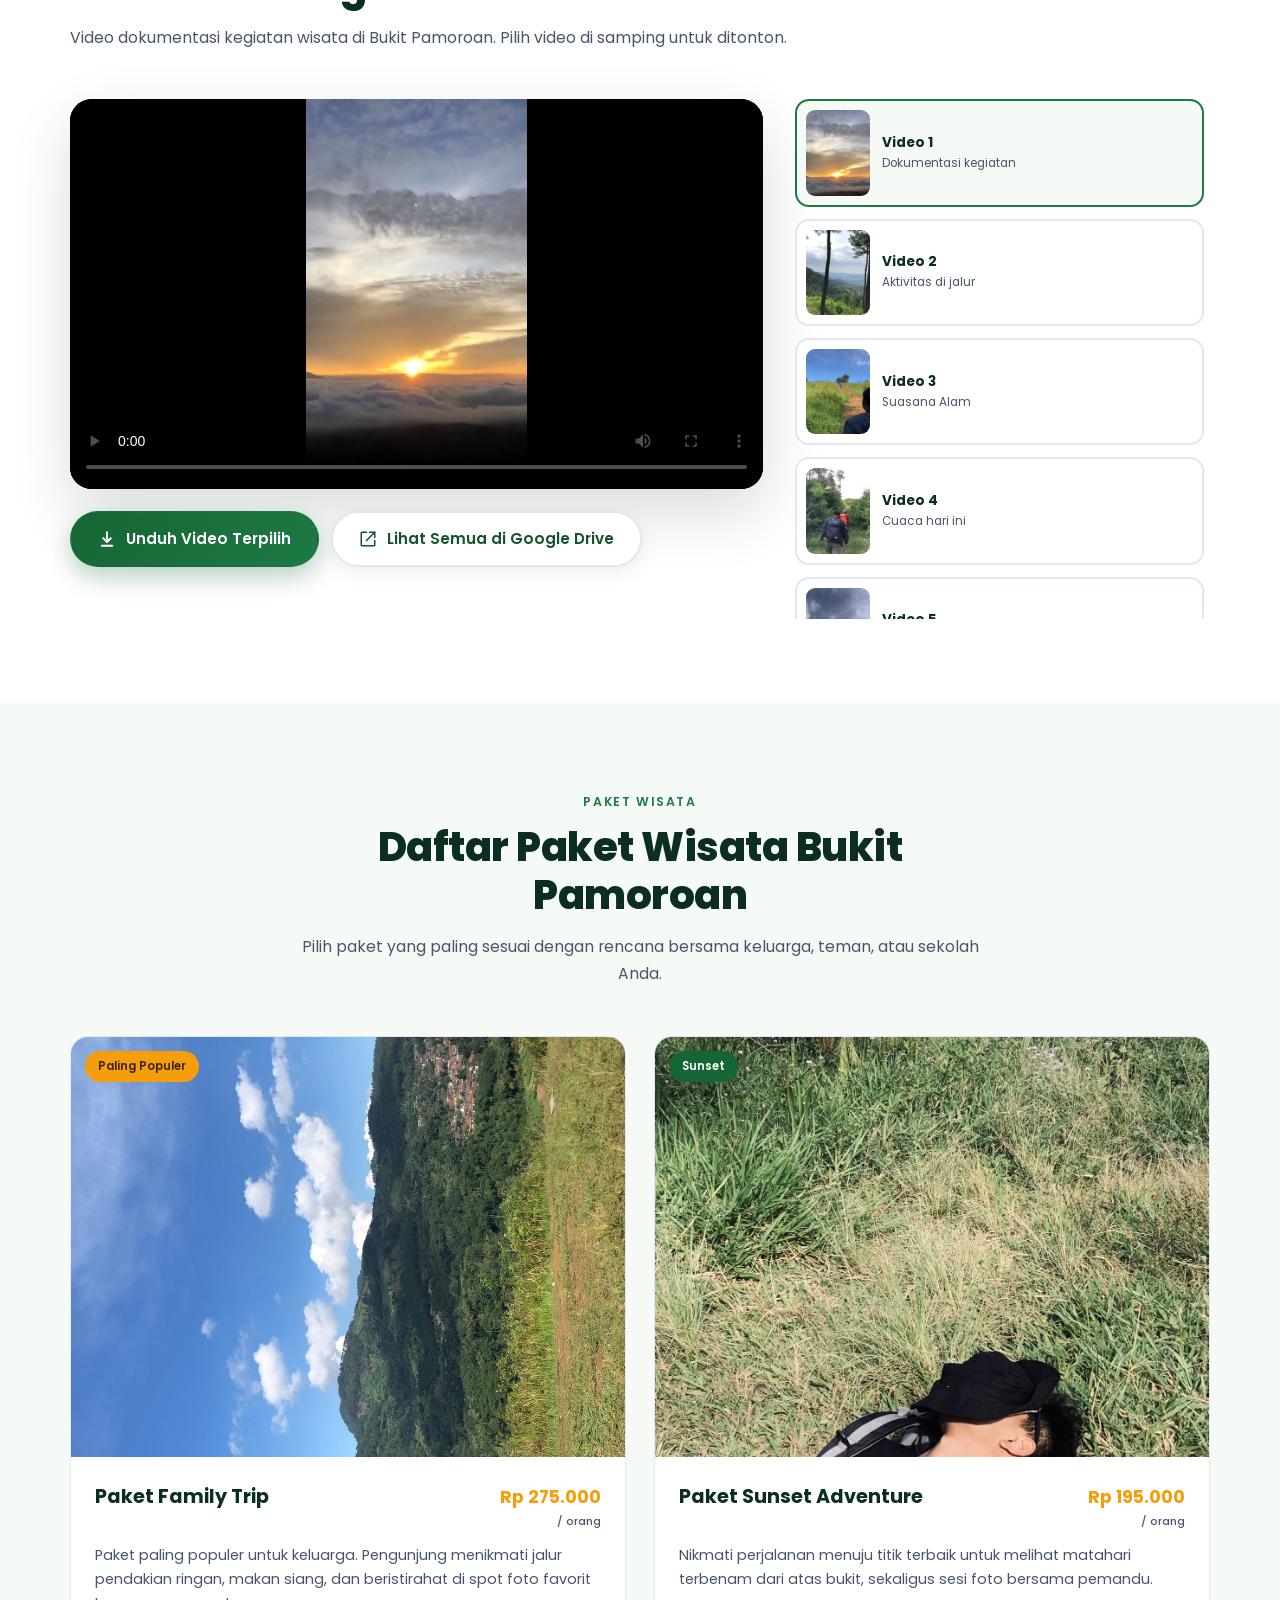
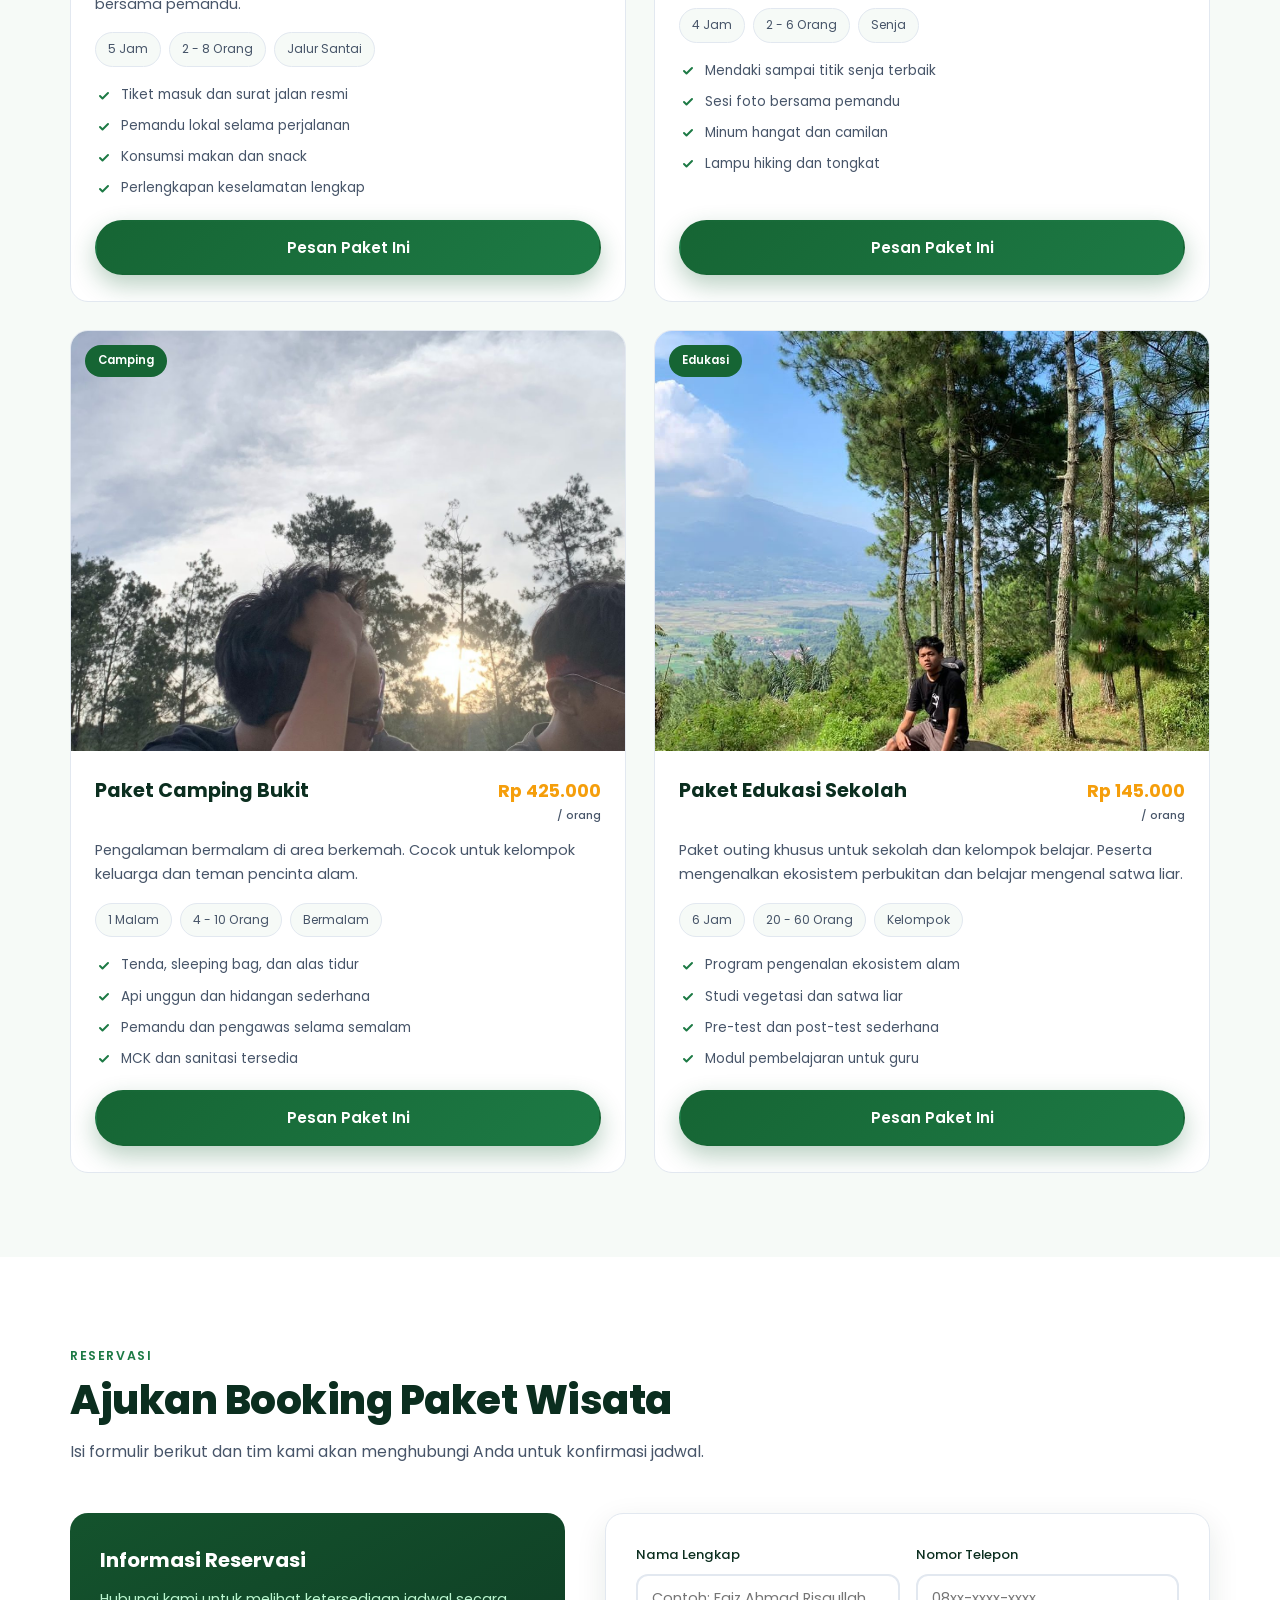
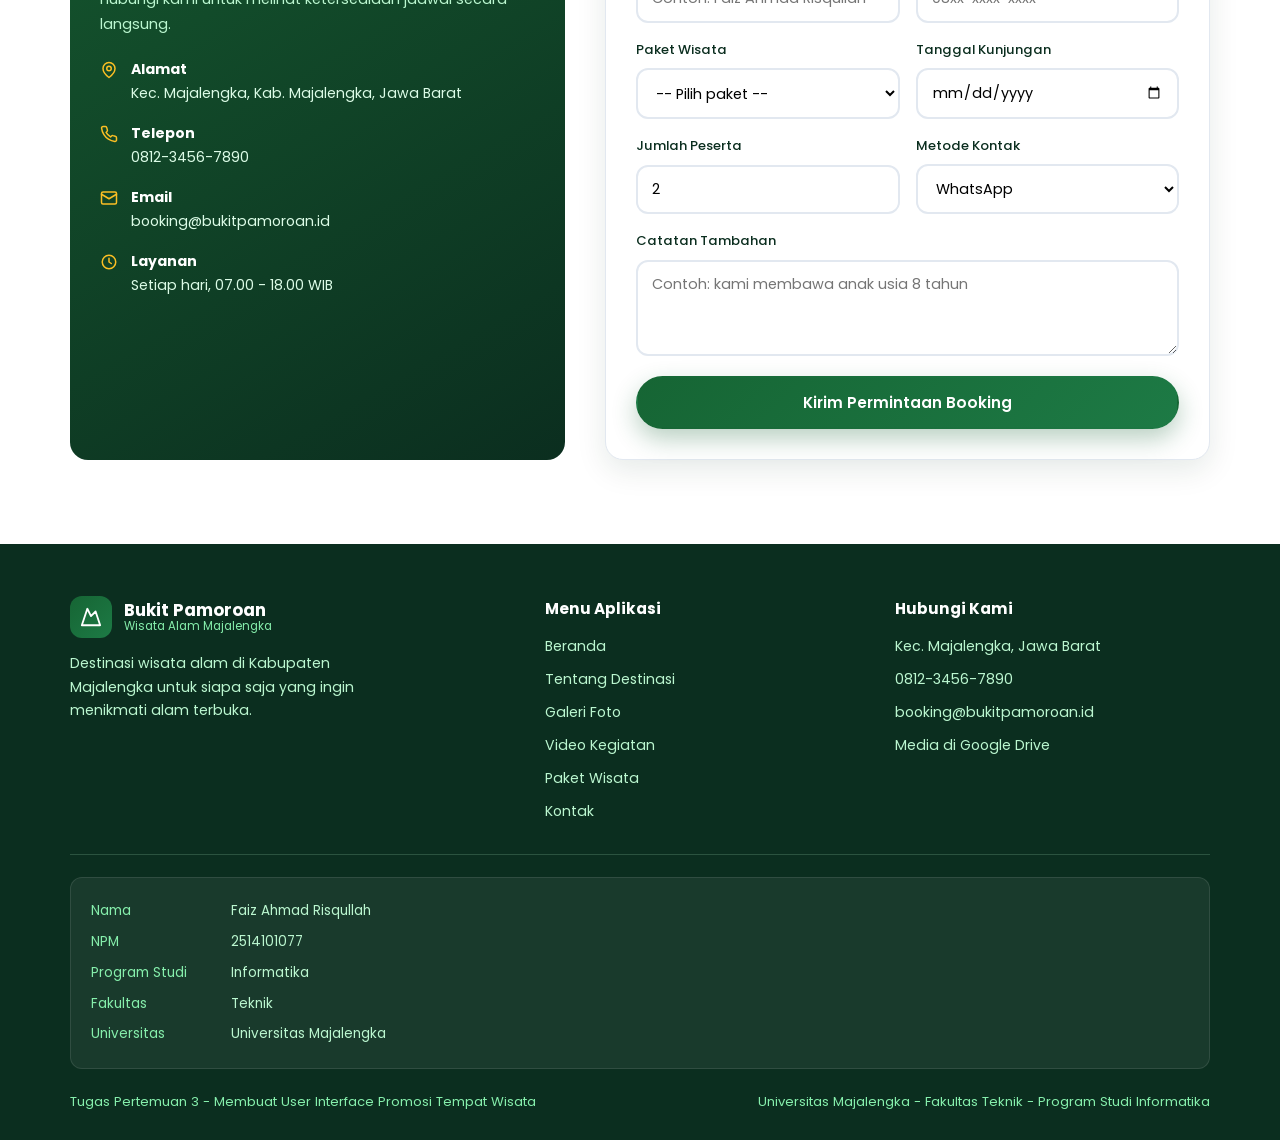
==== commit 5665b706: "Hero: ganti foto-1.jpg (landscape) ke foto-4.jpg yang sudah potret asli (1280x2275)" ====
--- a/tugas pertemuan 3/index.html
+++ b/tugas pertemuan 3/index.html
@@ -893,7 +893,7 @@
 
       <div class="hero-media">
         <div class="hero-photo">
-          <img src="media/foto-1.jpg" alt="Pemandangan Bukit Pamoroan">
+          <img src="media/foto-4.jpg" alt="Pemandangan Bukit Pamoroan dari jalur utama">
         </div>
         <div class="hero-card hero-card-top">
           <span class="icon-pill" aria-hidden="true">
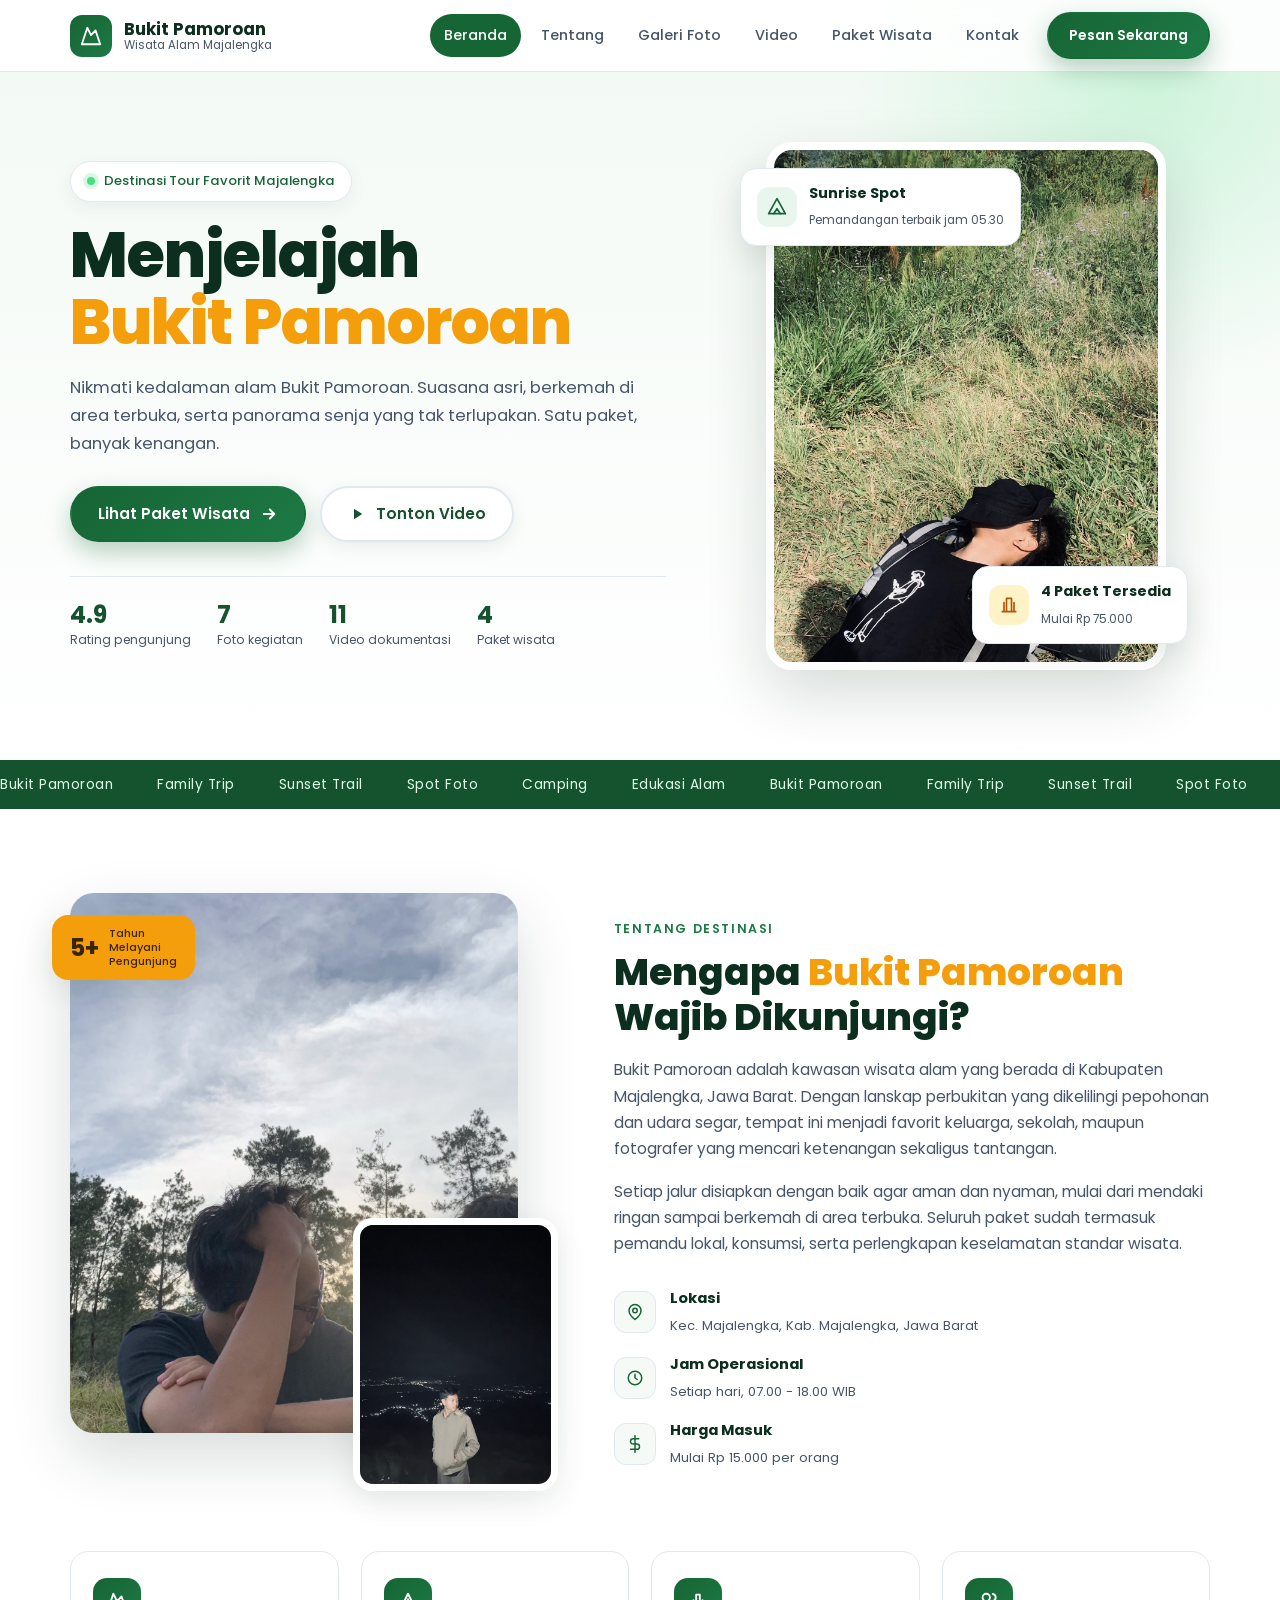
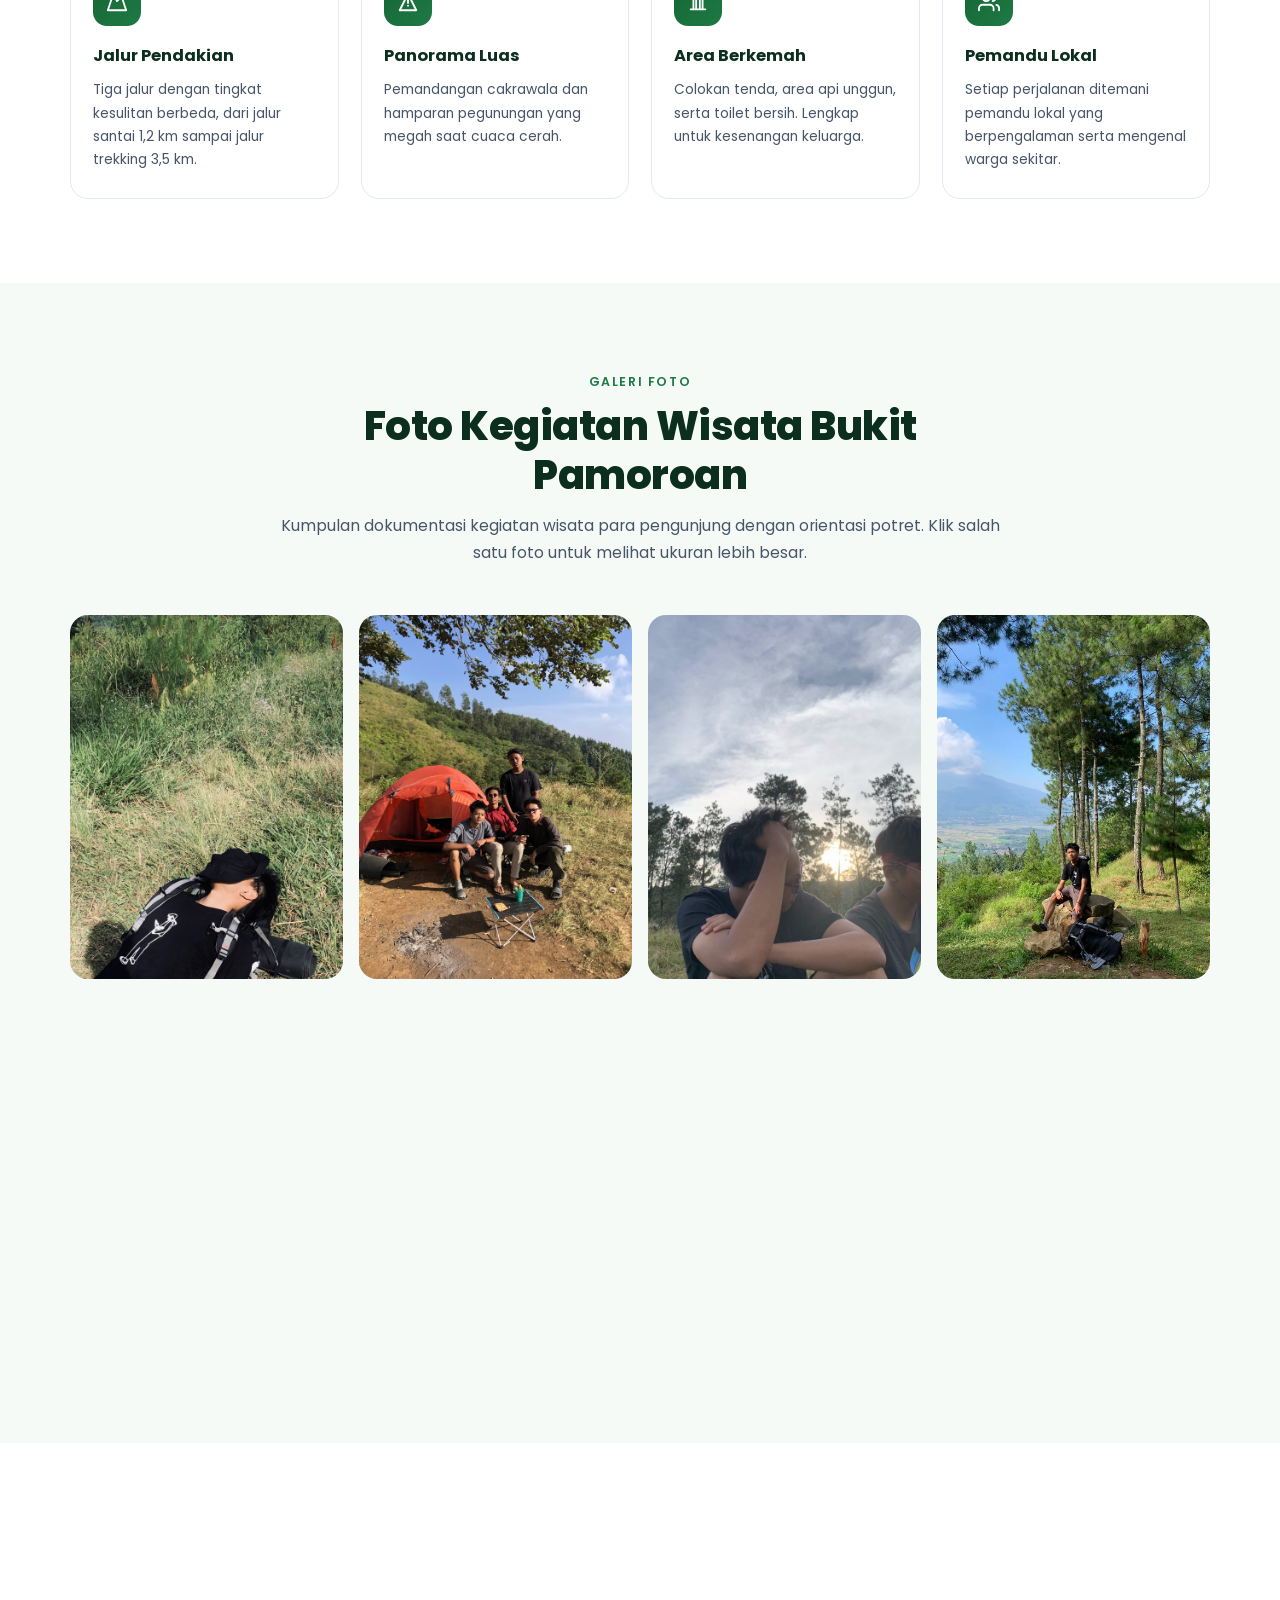
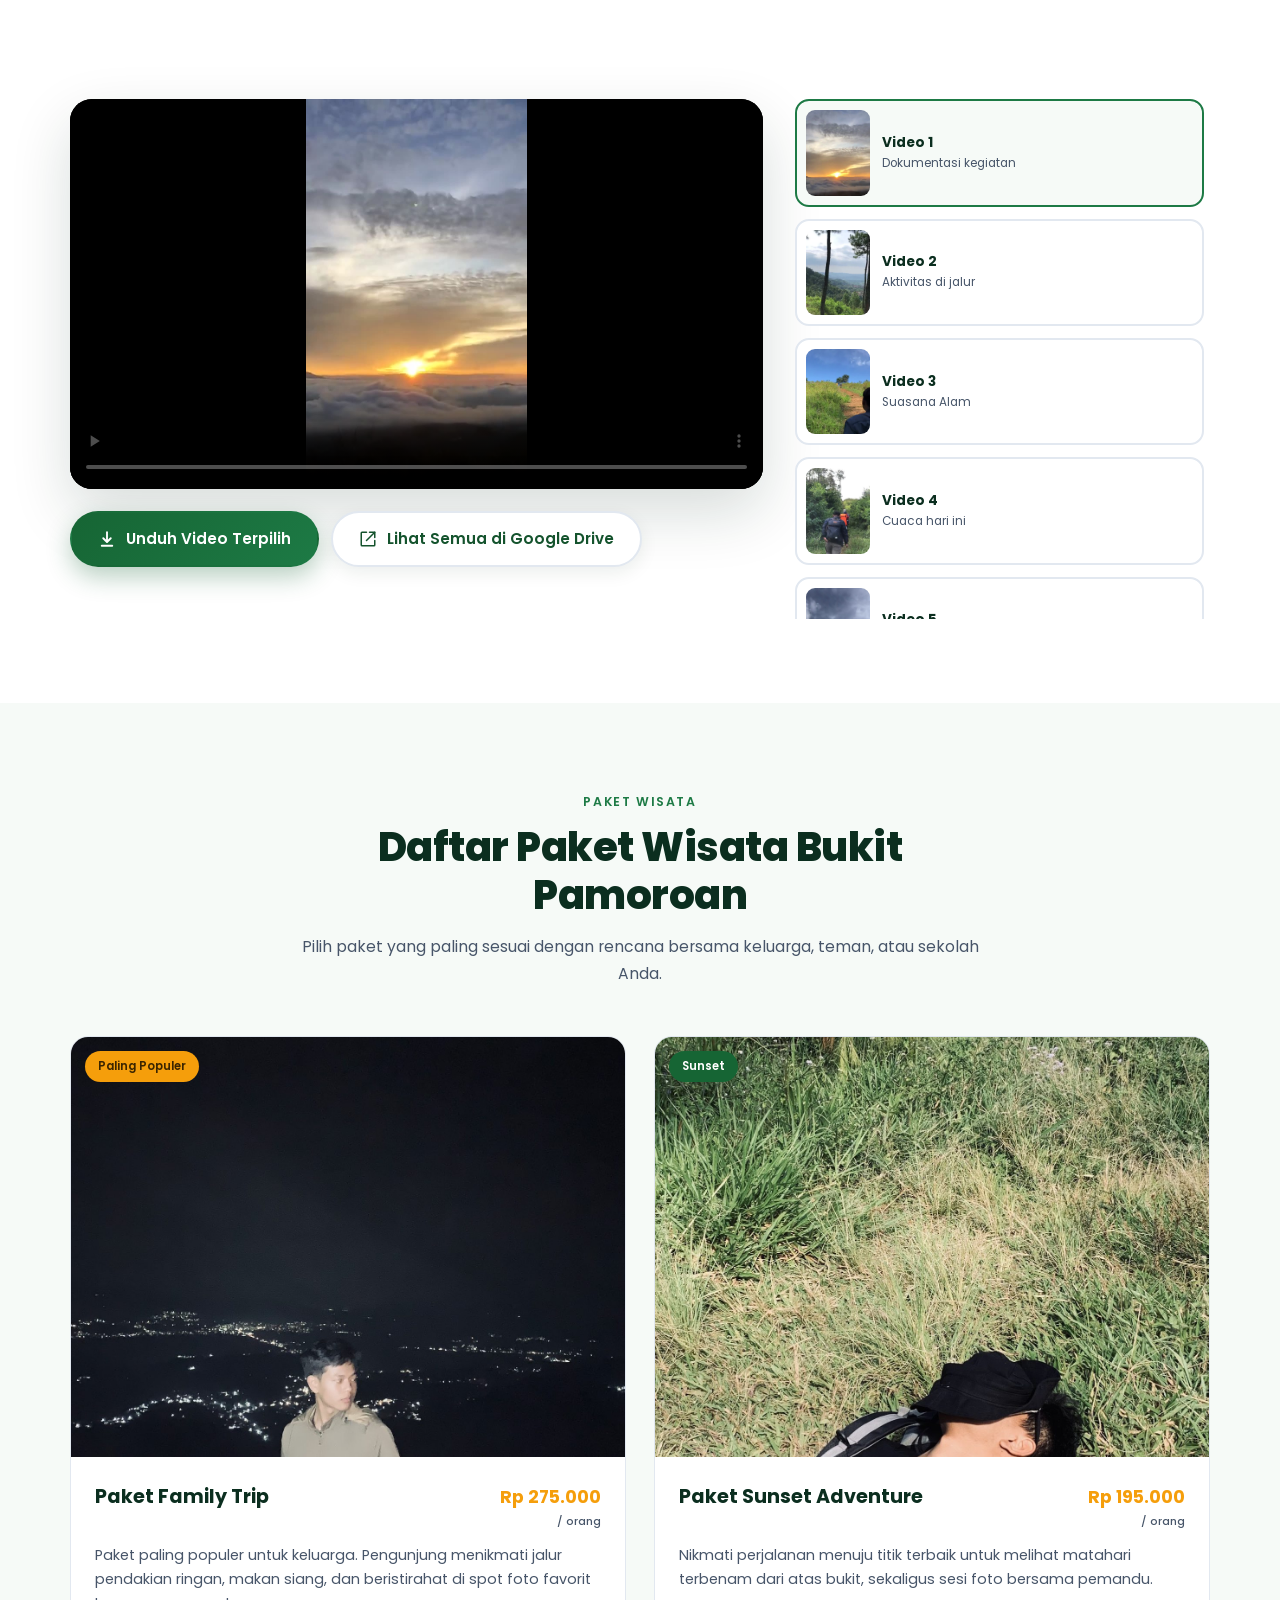
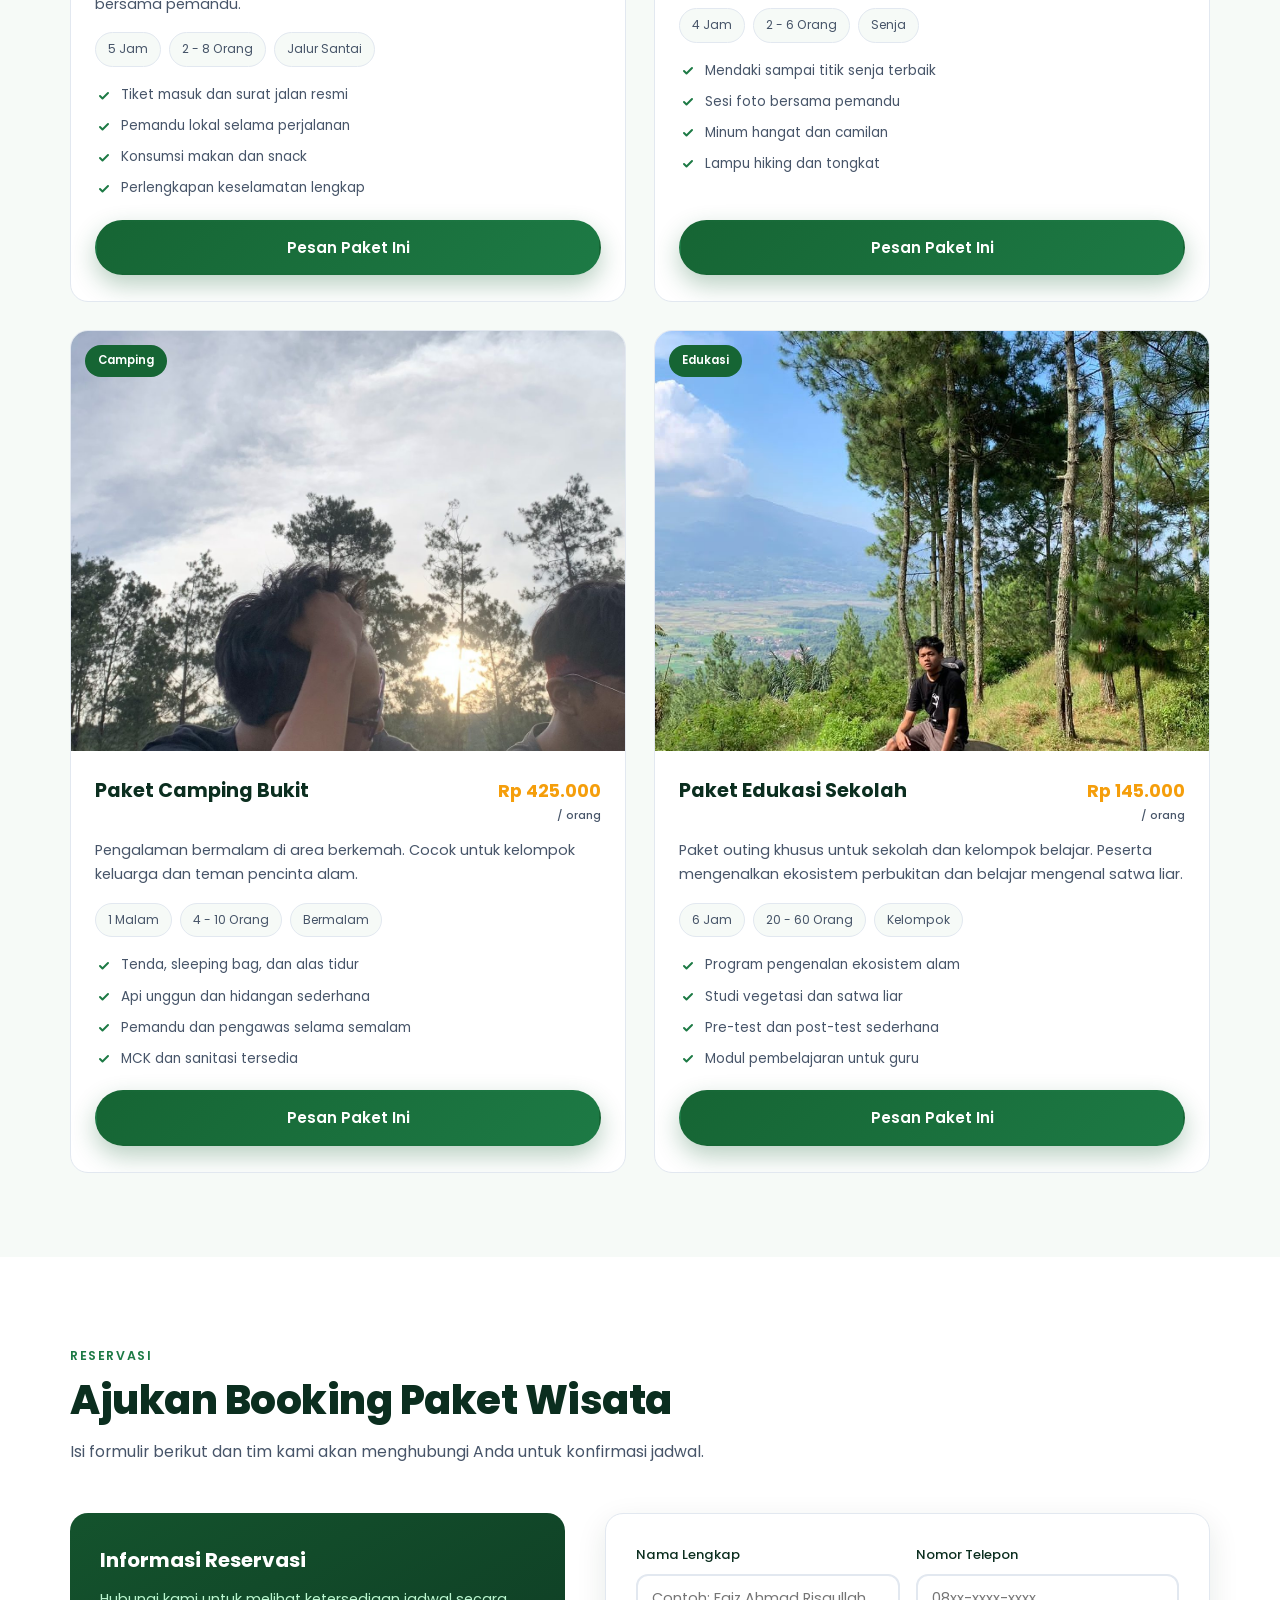
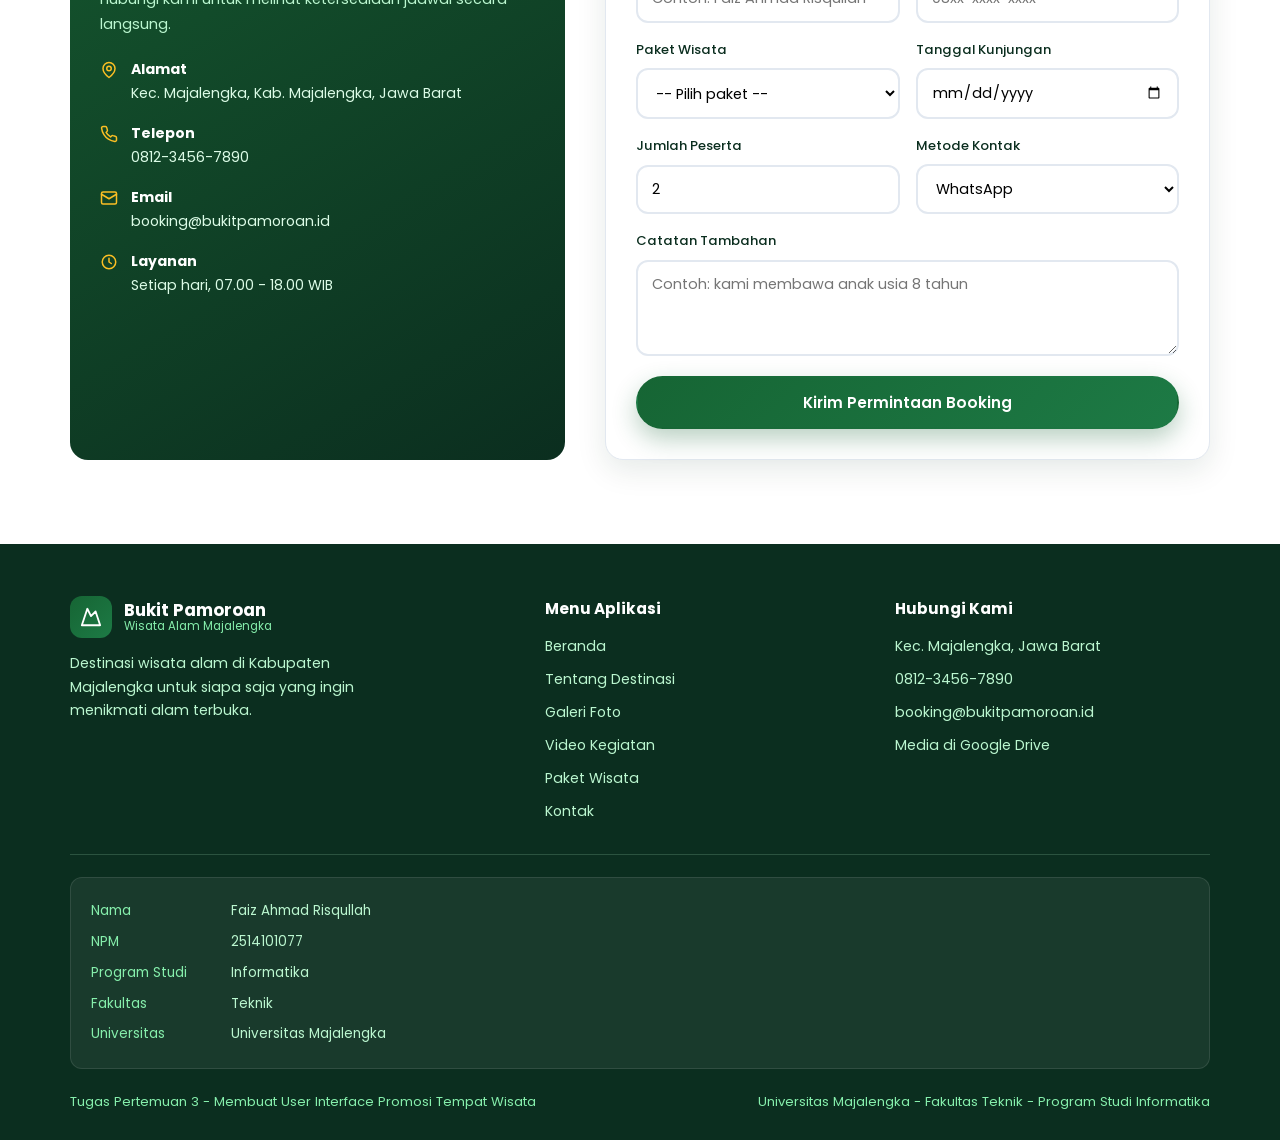
==== commit b24b9fdf: "Ganti foto landscape di hero, tentang, dan paket ke foto potret asli - Hero: foto-4.jpg (sudah ganti" ====
--- a/tugas pertemuan 3/index.html
+++ b/tugas pertemuan 3/index.html
@@ -930,7 +930,7 @@
     <div class="container">
       <div class="about-grid">
         <div class="about-media reveal">
-          <img class="about-main" src="media/foto-2.jpg" alt="Suasana kegiatan wisata di Bukit Pamoroan">
+          <img class="about-main" src="media/foto-5.jpg" alt="Suasana kegiatan wisata di Bukit Pamoroan">
           <img class="about-badge-img" src="media/foto-6.jpg" alt="Detail panorama Bukit Pamoroan">
           <div class="about-stamp">
             <strong>5+</strong>
@@ -1022,32 +1022,32 @@
 
       <div class="gallery-grid">
         <figure class="gallery-item reveal">
+          <img src="media/foto-4.jpg" alt="Pemandangan luas Bukit Pamoroan" data-caption="Pemandangan luas area bukit">
+          <figcaption>Pemandangan Luas</figcaption>
+        </figure>
+        <figure class="gallery-item reveal">
+          <img src="media/foto-3.jpg" alt="Dokumentasi pengunjung" data-caption="Dokumentasi aktivitas pengunjung">
+          <figcaption>Dokumentasi Pengunjung</figcaption>
+        </figure>
+        <figure class="gallery-item reveal">
+          <img src="media/foto-5.jpg" alt="Aktivitas mendaki" data-caption="Aktivitas mendaki menuju puncak">
+          <figcaption>Aktivitas Mendaki</figcaption>
+        </figure>
+        <figure class="gallery-item reveal">
+          <img src="media/foto-7.jpg" alt="Spot foto favorit" data-caption="Salah satu spot foto favorit">
+          <figcaption>Spot Foto Favorit</figcaption>
+        </figure>
+        <figure class="gallery-item reveal">
+          <img src="media/foto-6.jpg" alt="Detail suasana alam" data-caption="Detail suasana alam yang asri">
+          <figcaption>Suasana Alam</figcaption>
+        </figure>
+        <figure class="gallery-item reveal">
           <img src="media/foto-1.jpg" alt="Panorama Bukit Pamoroan" data-caption="Panorama Bukit Pamoroan dari jalur utama">
           <figcaption>Panorama Bukit Pamoroan</figcaption>
         </figure>
         <figure class="gallery-item reveal">
           <img src="media/foto-2.jpg" alt="Suasana kegiatan wisata" data-caption="Suasana kegiatan wisata di area tengah">
           <figcaption>Suasana Kegiatan</figcaption>
-        </figure>
-        <figure class="gallery-item reveal">
-          <img src="media/foto-3.jpg" alt="Dokumentasi pengunjung" data-caption="Dokumentasi aktivitas pengunjung">
-          <figcaption>Dokumentasi Pengunjung</figcaption>
-        </figure>
-        <figure class="gallery-item reveal">
-          <img src="media/foto-4.jpg" alt="Pemandangan Bukit Pamoroan" data-caption="Pemandangan luas area bukit">
-          <figcaption>Pemandangan Luas</figcaption>
-        </figure>
-        <figure class="gallery-item reveal">
-          <img src="media/foto-5.jpg" alt="Aktivitas mendaki" data-caption="Aktivitas mendaki menuju puncak">
-          <figcaption>Aktivitas Mendaki</figcaption>
-        </figure>
-        <figure class="gallery-item reveal">
-          <img src="media/foto-6.jpg" alt="Detail suasana alam" data-caption="Detail suasana alam yang asri">
-          <figcaption>Suasana Alam</figcaption>
-        </figure>
-        <figure class="gallery-item reveal">
-          <img src="media/foto-7.jpg" alt="Spot foto favorit" data-caption="Salah satu spot foto favorit">
-          <figcaption>Spot Foto Favorit</figcaption>
         </figure>
       </div>
     </div>
@@ -1145,7 +1145,7 @@
         <!-- Paket 1 -->
         <article class="paket-card reveal">
           <div class="paket-media">
-            <img src="media/foto-1.jpg" alt="Bukit Pamoroan untuk paket Family Trip">
+            <img src="media/foto-6.jpg" alt="Bukit Pamoroan untuk paket Family Trip">
             <span class="paket-tag">Paling Populer</span>
           </div>
           <div class="paket-body">
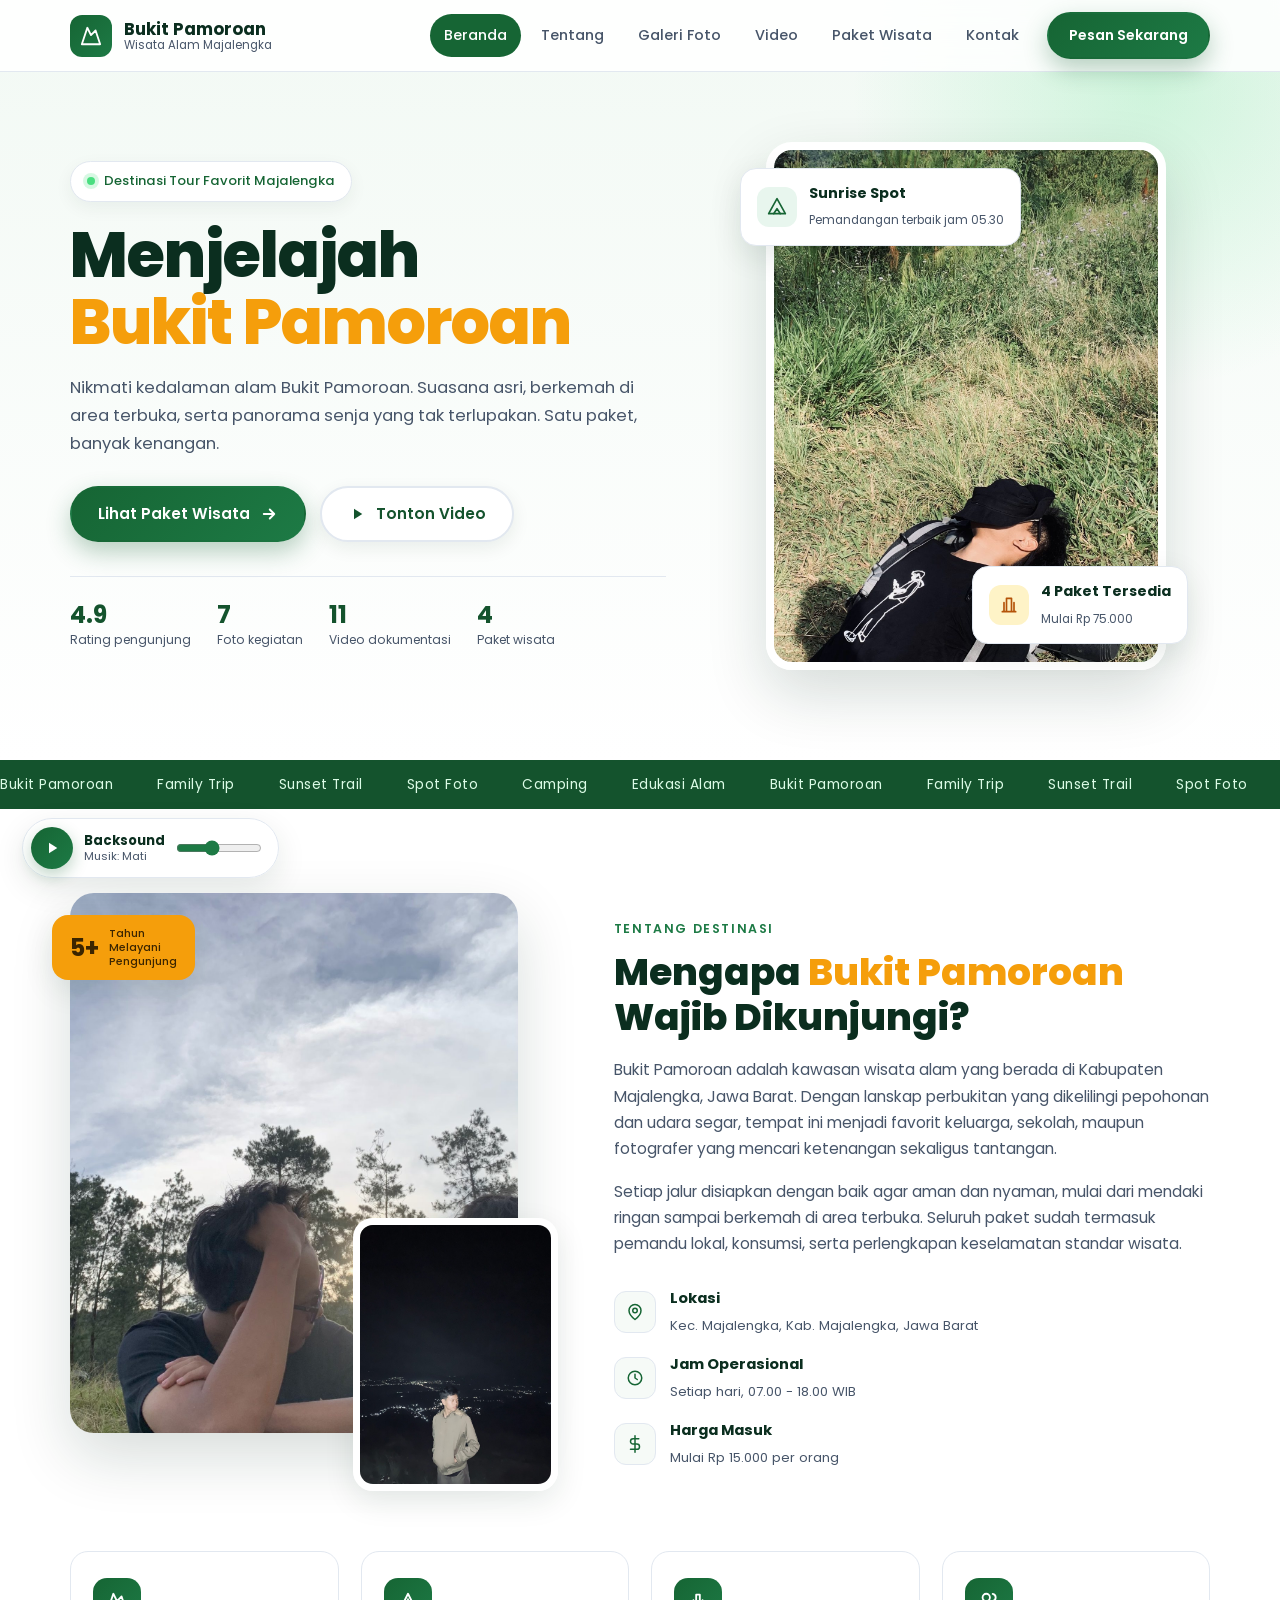
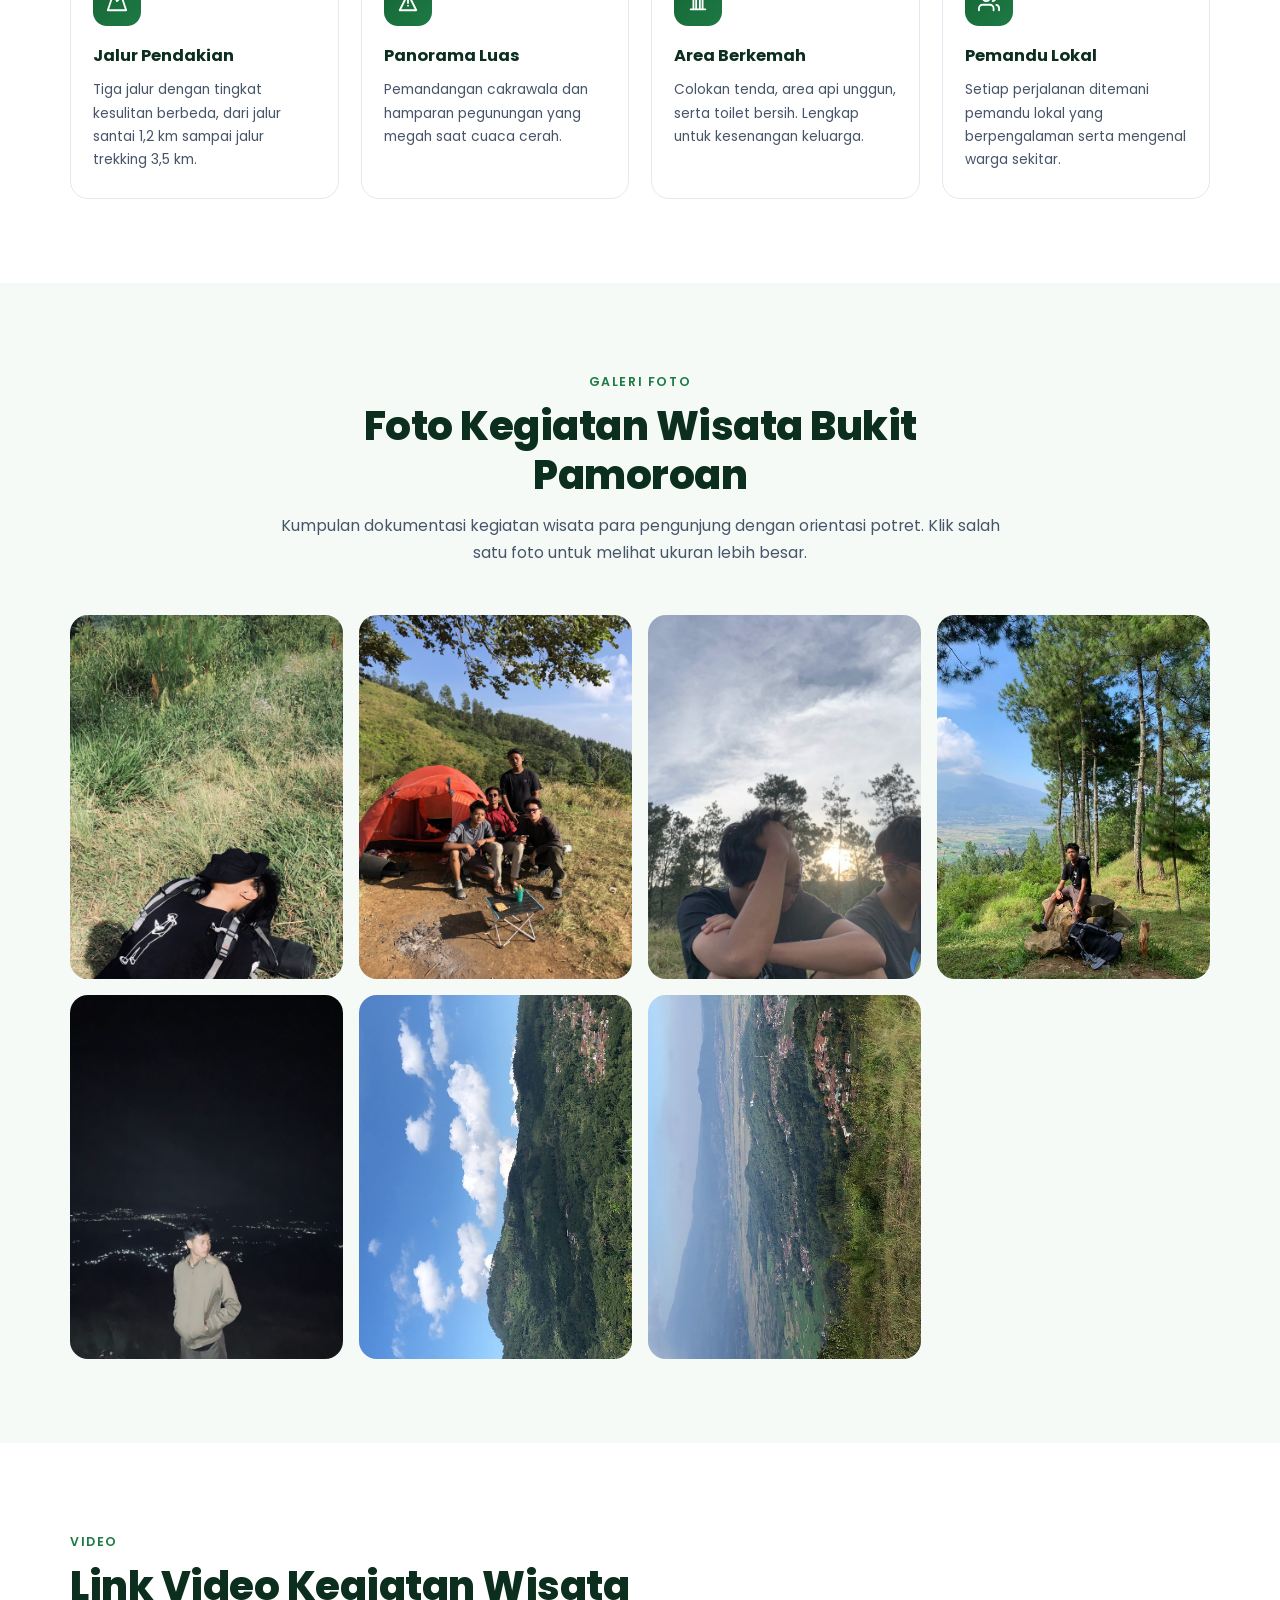
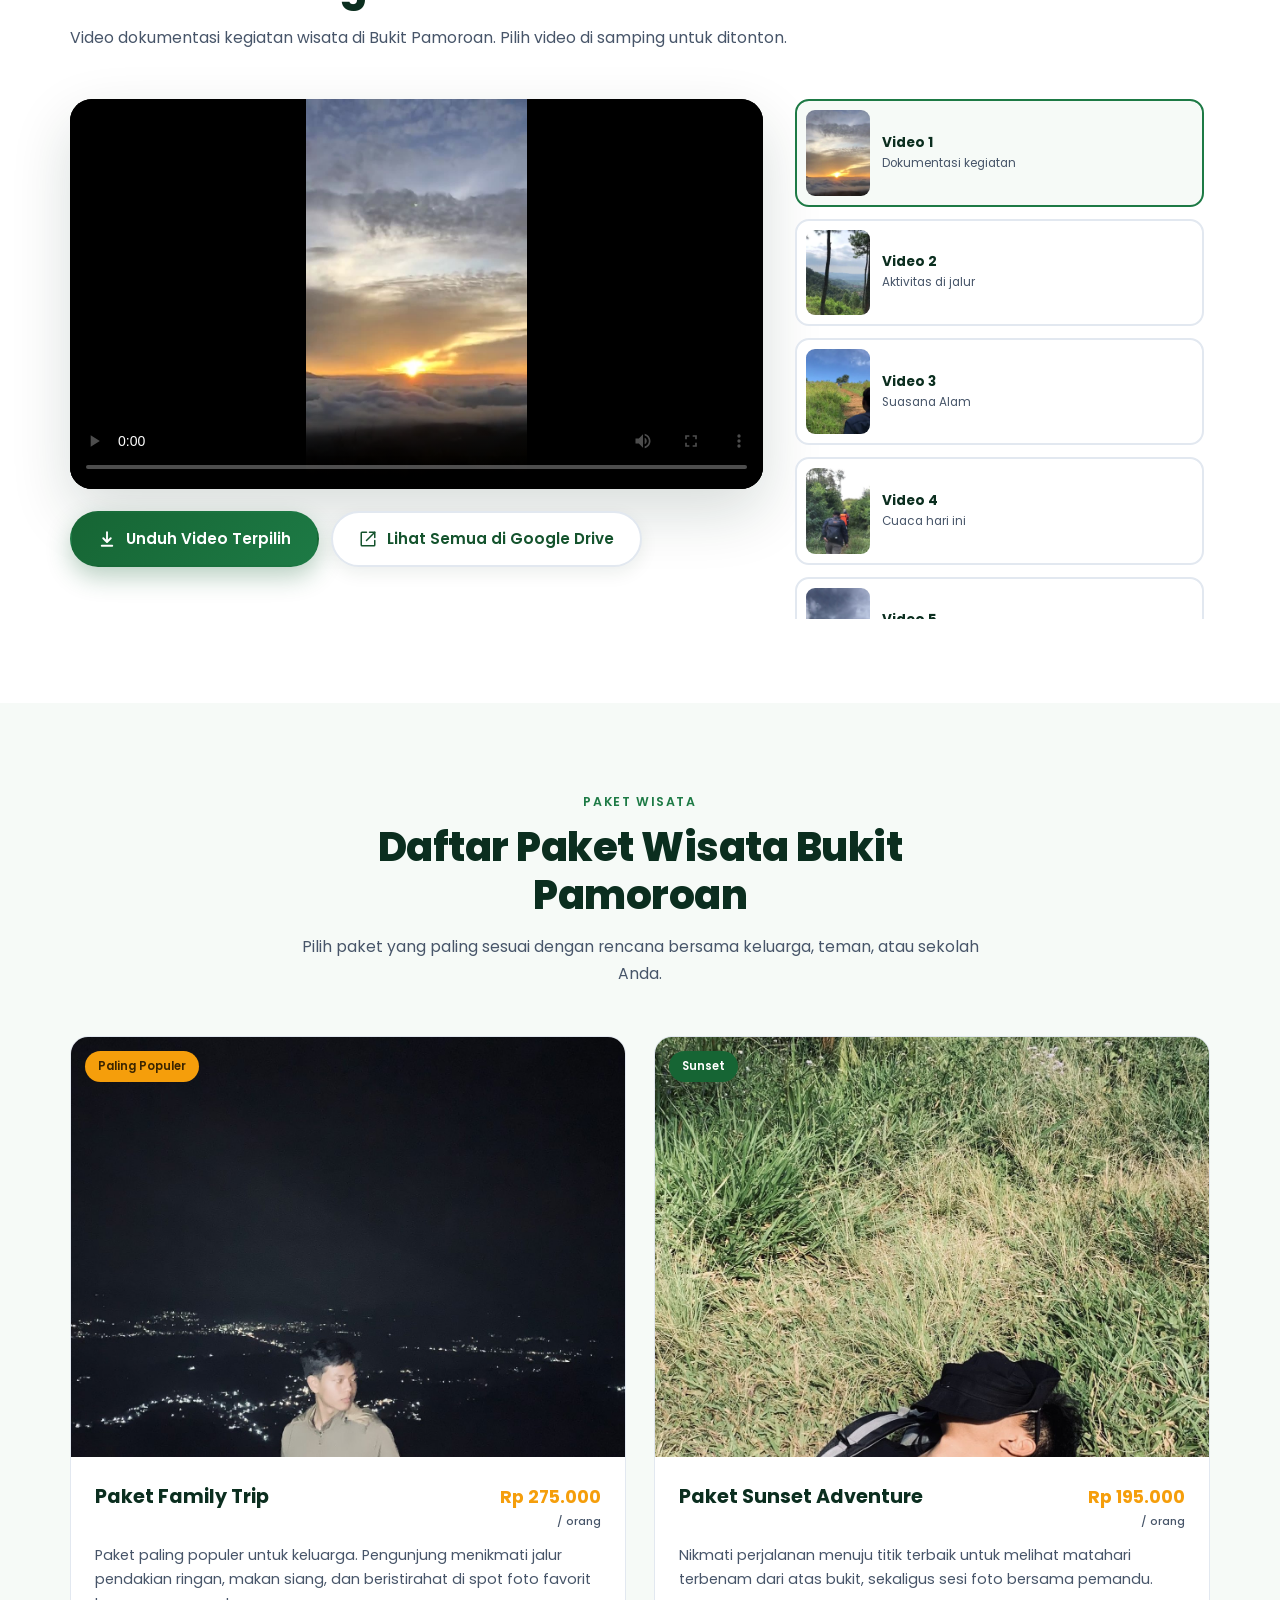
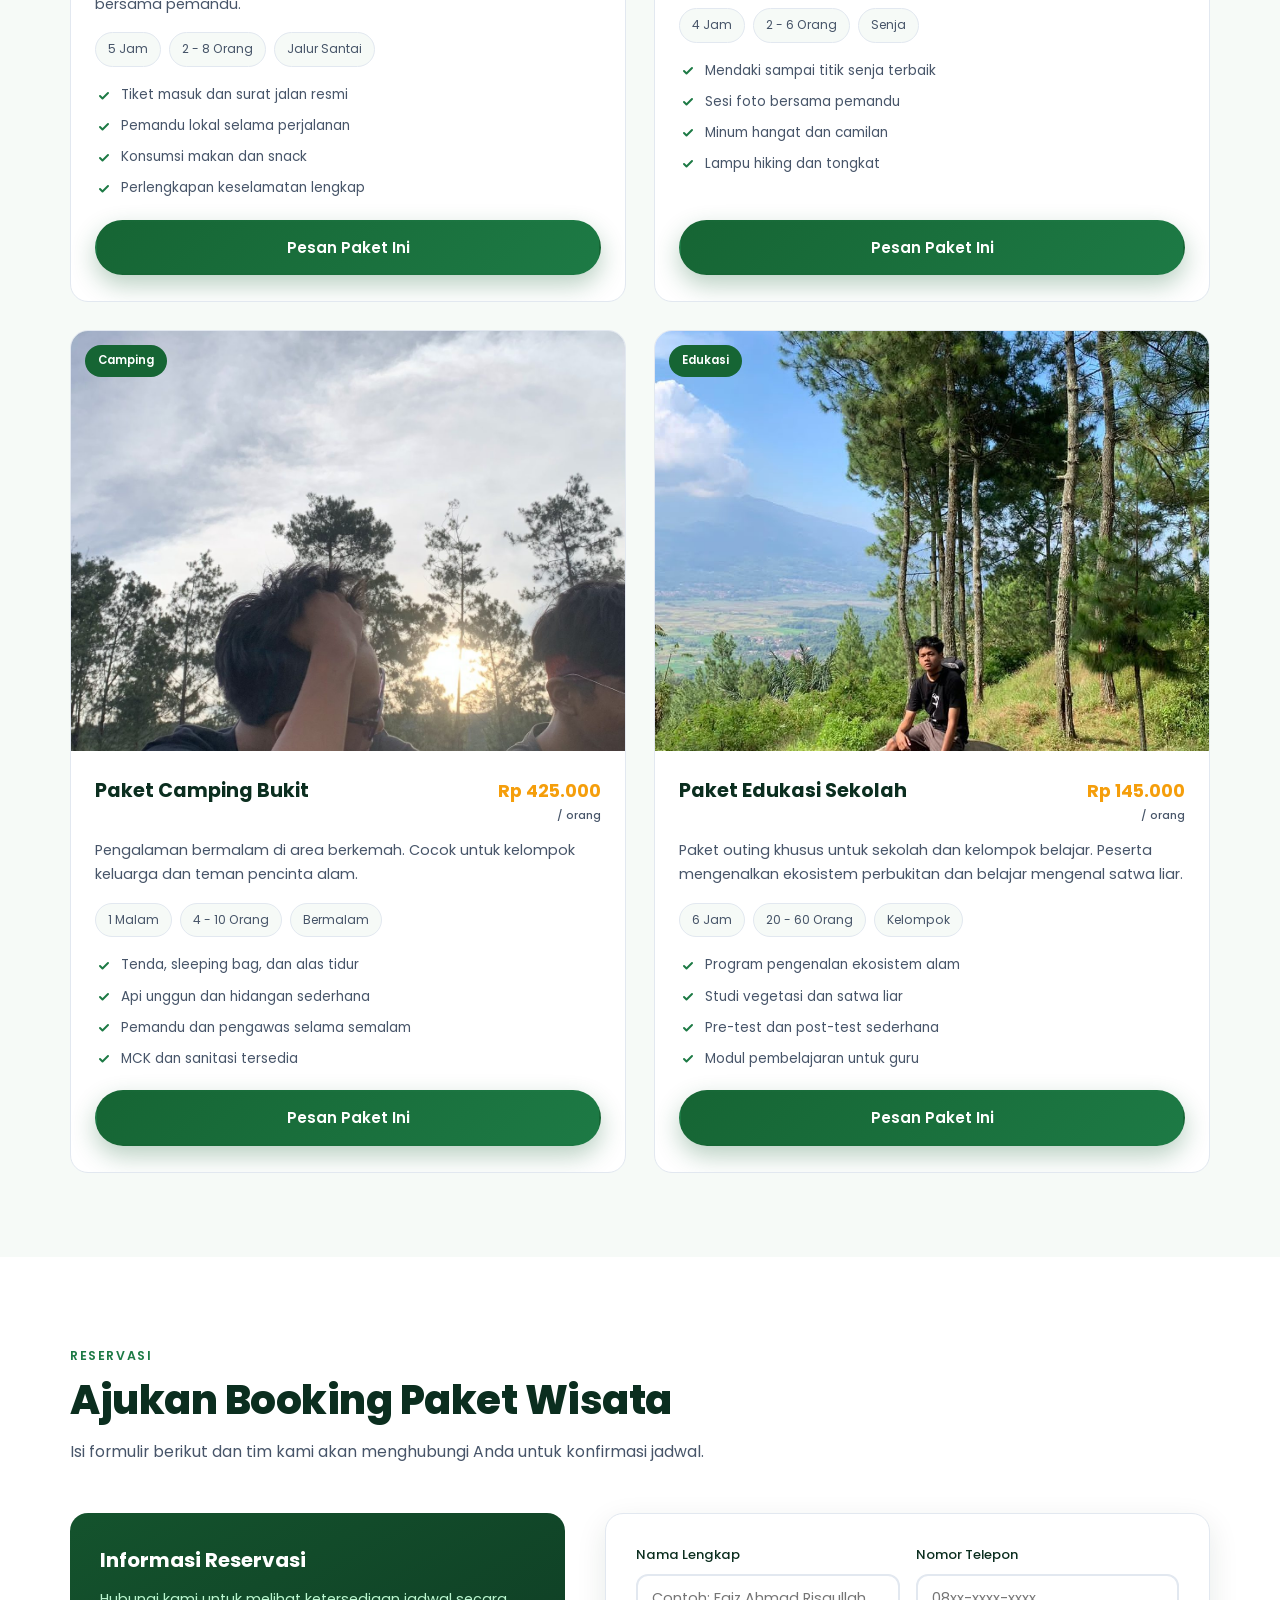
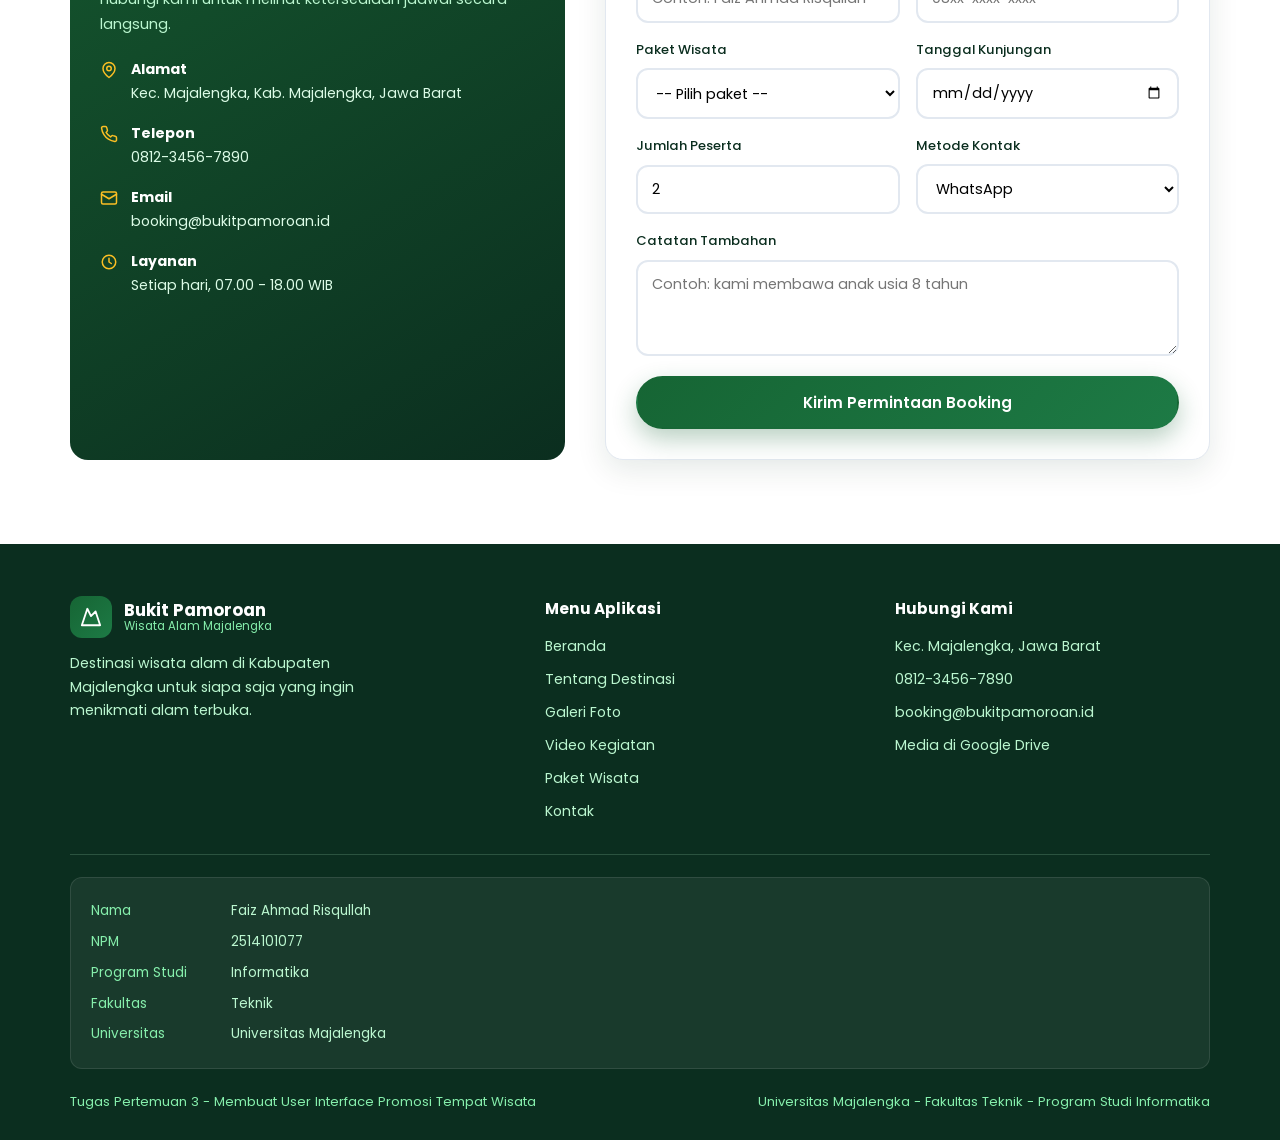
==== commit 8ea0aa6a: "Tambahkan backsound musik ambient - media/backsound-alam.mp3: musik ambient 48 detik loop seamless (" ====
--- a/tugas pertemuan 3/index.html
+++ b/tugas pertemuan 3/index.html
@@ -733,6 +733,64 @@
     .lightbox-nav.prev { left: 20px; }
     .lightbox-nav.next { right: 20px; }
 
+    /* ===================== BACKSOUND ===================== */
+    .sr-only {
+      position: absolute;
+      width: 1px; height: 1px;
+      padding: 0; margin: -1px;
+      overflow: hidden;
+      clip: rect(0 0 0 0);
+      white-space: nowrap;
+      border: 0;
+    }
+
+    .bgm-player {
+      position: fixed;
+      left: 22px;
+      bottom: 22px;
+      z-index: 95;
+      display: flex;
+      align-items: center;
+      gap: 11px;
+      padding: 8px 16px 8px 8px;
+      background: rgba(255, 255, 255, 0.94);
+      backdrop-filter: blur(12px);
+      border: 1px solid var(--line);
+      border-radius: 999px;
+      box-shadow: var(--shadow);
+    }
+
+    .bgm-toggle {
+      width: 42px;
+      height: 42px;
+      flex-shrink: 0;
+      border: 0;
+      border-radius: 50%;
+      background: linear-gradient(135deg, var(--green-700), var(--green-600));
+      color: #fff;
+      cursor: pointer;
+      display: grid;
+      place-items: center;
+      box-shadow: 0 6px 16px rgba(22, 101, 52, 0.28);
+      transition: transform 0.2s ease, background 0.2s ease;
+    }
+    .bgm-toggle:hover { transform: scale(1.07); }
+    .bgm-toggle svg { width: 18px; height: 18px; grid-area: 1 / 1; }
+    .bgm-toggle .ico-pause { display: none; }
+    .bgm-toggle.is-playing .ico-play { display: none; }
+    .bgm-toggle.is-playing .ico-pause { display: block; }
+
+    .bgm-meta { display: flex; flex-direction: column; line-height: 1.25; white-space: nowrap; }
+    .bgm-meta strong { font-size: 0.82rem; color: var(--green-900); }
+    .bgm-meta small { font-size: 0.7rem; color: var(--ink-soft); }
+
+    .bgm-volwrap { display: grid; place-items: center; }
+    .bgm-volwrap input[type="range"] {
+      width: 86px;
+      accent-color: var(--green-600);
+      cursor: pointer;
+    }
+
     /* ===================== TO TOP ===================== */
     .to-top {
       position: fixed;
@@ -816,6 +874,15 @@
       .lightbox-nav { width: 40px; height: 40px; }
       .lightbox-nav.prev { left: 6px; }
       .lightbox-nav.next { right: 6px; }
+      .bgm-player {
+        left: 12px;
+        right: 12px;
+        bottom: 12px;
+        justify-content: flex-start;
+        padding: 8px 12px;
+      }
+      .bgm-volwrap { margin-left: auto; }
+      .bgm-volwrap input[type="range"] { width: 68px; }
     }
 
     /* ===================== AKSESIBILITAS ===================== */
@@ -1423,6 +1490,24 @@
 
   <button class="to-top" id="toTop" aria-label="Kembali ke atas">&#8593;</button>
 
+  <!-- ============ BACKSOUND / MUSIK AMBIENT ============ -->
+  <div class="bgm-player" id="bgmPlayer">
+    <button class="bgm-toggle" id="bgmToggle" type="button" aria-label="Putar backsound" aria-pressed="false">
+      <svg class="ico-play" viewBox="0 0 24 24" fill="currentColor" aria-hidden="true"><path d="M8 5v14l11-7z"/></svg>
+      <svg class="ico-pause" viewBox="0 0 24 24" fill="currentColor" aria-hidden="true"><path d="M7 5h4v14H7zM13 5h4v14h-4z"/></svg>
+    </button>
+    <div class="bgm-meta">
+      <strong>Backsound</strong>
+      <small id="bgmState">Musik: Mati</small>
+    </div>
+    <label class="bgm-volwrap">
+      <span class="sr-only">Volume backsound</span>
+      <input type="range" id="bgmVolume" min="0" max="100" value="40" step="5" aria-label="Volume backsound">
+    </label>
+  </div>
+
+  <audio id="bgm" src="media/backsound-alam.mp3" loop preload="auto"></audio>
+
   <!-- =========================================================
        JavaScript internal (satu file HTML)
        Bukit Pamoroan - Tugas Pertemuan 3
@@ -1629,6 +1714,106 @@
           window.scrollTo({ top: 0, behavior: "smooth" });
         });
       }
+
+      /* ---------- 9. BACKSOUND / MUSIK AMBIENT ---------- */
+      var bgm = document.getElementById("bgm");
+      var bgmToggle = document.getElementById("bgmToggle");
+      var bgmVol = document.getElementById("bgmVolume");
+      var bgmState = document.getElementById("bgmState");
+      var KEY_ON = "bp-bgm-on";
+      var KEY_VOL = "bp-bgm-volume";
+      var DUCK_VOL = 0.12;      // volume saat video diputar
+      var ducked = false;
+
+      function readStore(key) {
+        try { return localStorage.getItem(key); } catch (e) { return null; }
+      }
+      function writeStore(key, val) {
+        try { localStorage.setItem(key, val); } catch (e) { /* mode privat */ }
+      }
+
+      function baseVolume() {
+        return bgmVol ? Math.min(1, Math.max(0, Number(bgmVol.value) / 100)) : 0.4;
+      }
+
+      function applyVolume() {
+        if (!bgm) return;
+        bgm.volume = ducked ? Math.min(DUCK_VOL, baseVolume()) : baseVolume();
+      }
+
+      function renderState() {
+        var playing = !!bgm && !bgm.paused;
+        if (bgmToggle) {
+          bgmToggle.classList.toggle("is-playing", playing);
+          bgmToggle.setAttribute("aria-pressed", playing ? "true" : "false");
+          bgmToggle.setAttribute("aria-label", playing ? "Matikan backsound" : "Putar backsound");
+        }
+        if (bgmState) {
+          bgmState.textContent = playing
+            ? (ducked ? "Musik: Nyala (senang video)" : "Musik: Nyala")
+            : "Musik: Mati";
+        }
+      }
+
+      function startBgm(save) {
+        if (!bgm) return;
+        var p = bgm.play();
+        if (p && p.catch) {
+          p.catch(function () {
+            // browser memblokir autoplay -> tampilkan tombol untuk diklik manual
+            if (save) writeStore(KEY_ON, "off");
+            renderState();
+          });
+        }
+        if (save) writeStore(KEY_ON, "on");
+        renderState();
+      }
+
+      function stopBgm(save) {
+        if (!bgm) return;
+        bgm.pause();
+        if (save) writeStore(KEY_ON, "off");
+        renderState();
+      }
+
+      function setDuck(on) {
+        ducked = !!on;
+        applyVolume();
+        renderState();
+      }
+
+      if (bgm) {
+        // volume: pulihkan dari storage
+        var savedVol = readStore(KEY_VOL);
+        if (savedVol !== null && bgmVol) bgmVol.value = savedVol;
+
+        if (bgmToggle) {
+          bgmToggle.addEventListener("click", function () {
+            if (bgm.paused) startBgm(true); else stopBgm(true);
+          });
+        }
+
+        if (bgmVol) {
+          bgmVol.addEventListener("input", function () {
+            applyVolume();
+            writeStore(KEY_VOL, bgmVol.value);
+          });
+        }
+
+        // musik pelan saat video diputar, kembali normal setelah selesai
+        if (mainVideo) {
+          mainVideo.addEventListener("play", function () { setDuck(true); });
+          ["pause", "ended", "emptied"].forEach(function (ev) {
+            mainVideo.addEventListener(ev, function () { setDuck(false); });
+          });
+        }
+
+        // Attempt otomatis jika sebelumnya user menyalakan (browser bisa menolak)
+        if (readStore(KEY_ON) === "on") startBgm(false);
+      }
+
+      applyVolume();
+      renderState();
     })();
   </script>
 </body>
